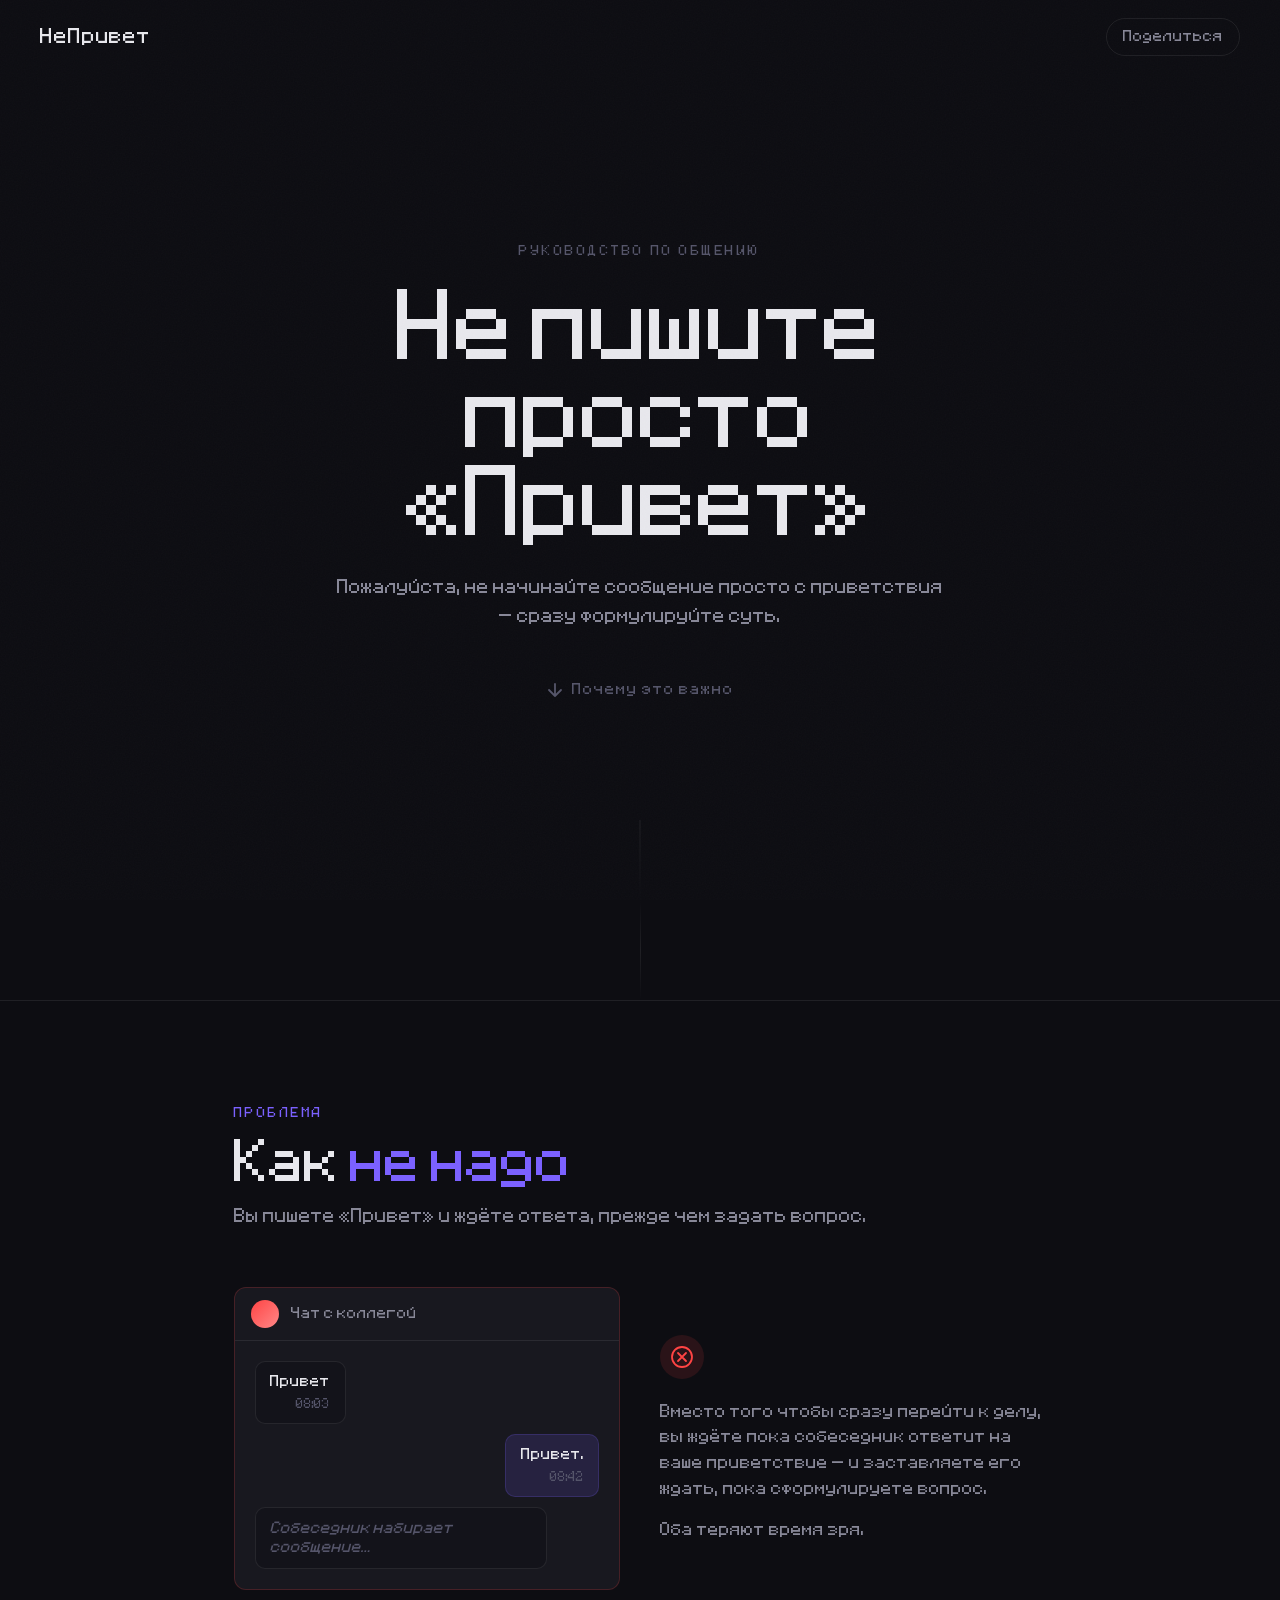
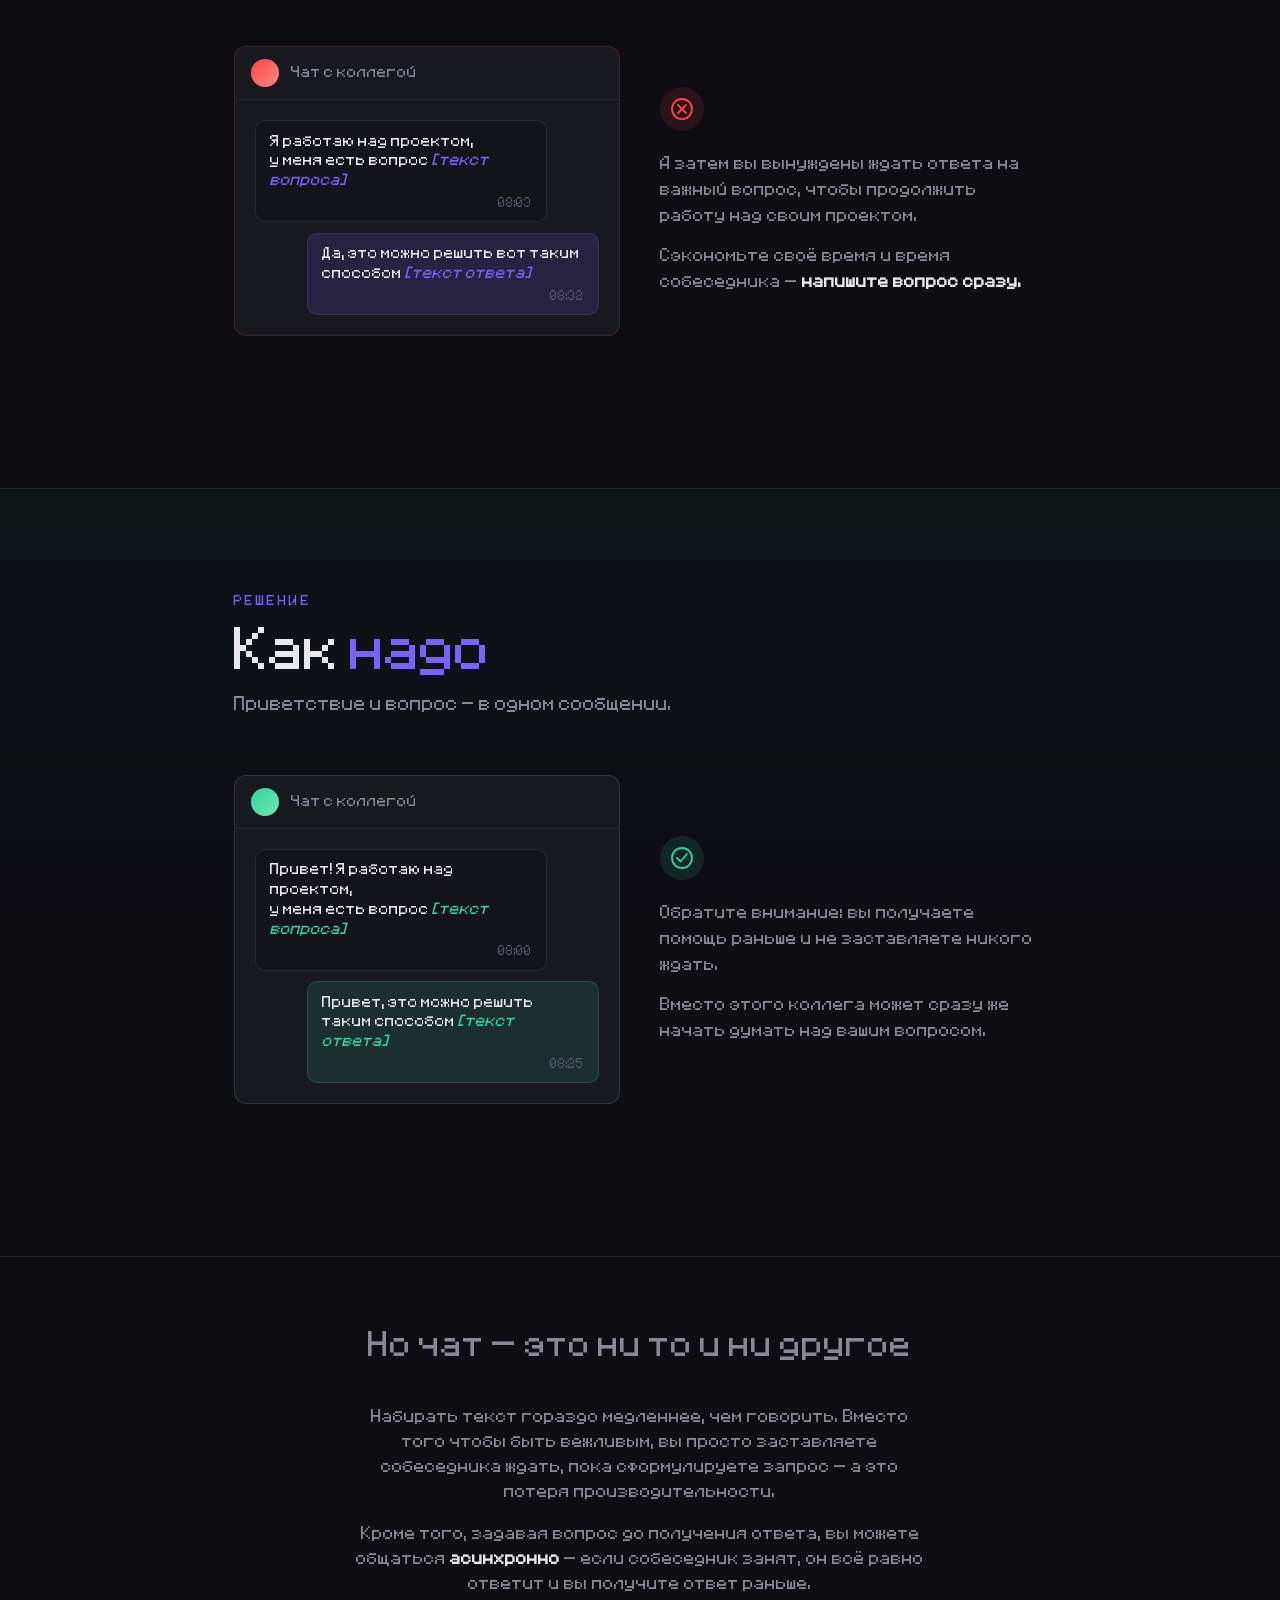
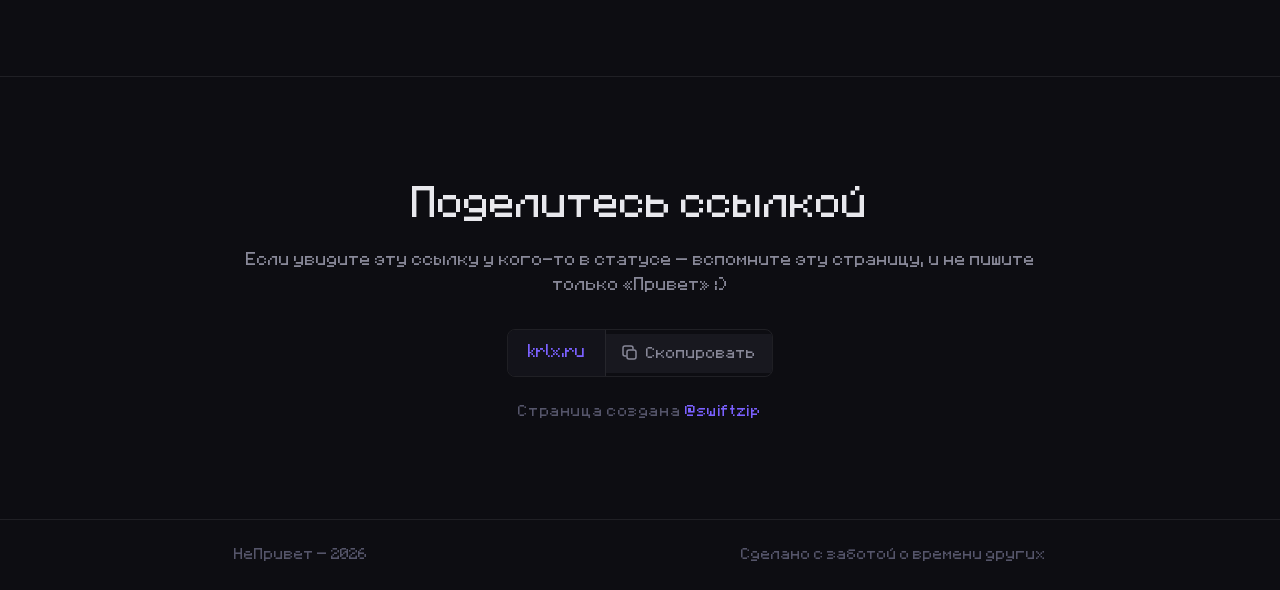
==== index.html @ a52d6504 "Add files via upload" ====
<!DOCTYPE html>
<html lang="ru">
<head>
  <meta charset="UTF-8" />
  <meta name="viewport" content="width=device-width, initial-scale=1.0" />
  <title>НеПривет — напиши сразу</title>
  <link rel="preconnect" href="https://fonts.googleapis.com" />
  <link rel="preconnect" href="https://fonts.gstatic.com" crossorigin />
  <link href="https://fonts.googleapis.com/css2?family=Inter:wght@300;400;500;600&display=swap" rel="stylesheet" />
  <script type="module" crossorigin src="./assets/index-DzJ5L80p.js"></script>
  <link rel="stylesheet" crossorigin href="./assets/index-YUckA_3y.css">
</head>
<body>
  <!-- Subtle noise overlay -->
  <div class="noise" aria-hidden="true"></div>

  <!-- ─── HEADER ─── -->
  <header class="site-header" id="site-header">
    <span class="site-logo">НеПривет</span>
    <a href="#share" class="btn-share">Поделиться</a>
  </header>

  <main>

    <!-- ─── HERO ─── -->
    <section class="hero">
      <div class="hero-inner">
        <p class="hero-eyebrow js-fade" data-delay="0">Руководство по общению</p>
        <h1 class="hero-title js-fade" data-delay="0.1">
          Не пишите<br/>просто «Привет»
        </h1>
        <p class="hero-desc js-fade" data-delay="0.2">
          Пожалуйста, не начинайте сообщение просто с приветствия<br/>
          — сразу формулируйте суть.
        </p>
        <a href="#why" class="hero-scroll js-fade" data-delay="0.35" aria-label="Прокрутить вниз">
          <svg width="18" height="18" viewBox="0 0 18 18" fill="none" aria-hidden="true">
            <path d="M9 3v12M3 9l6 6 6-6" stroke="currentColor" stroke-width="1.8" stroke-linecap="round" stroke-linejoin="round"/>
          </svg>
          Почему это важно
        </a>
      </div>
    </section>

    <!-- ─── DIVIDER LINE ─── -->
    <div class="timeline-line" aria-hidden="true"></div>

    <!-- ─── WHY SECTION ─── -->
    <section id="why" class="section why-section">
      <div class="container">
        <span class="section-tag js-reveal">Проблема</span>
        <h2 class="section-title js-reveal">Как <em>не надо</em></h2>
        <p class="section-sub js-reveal">Вы пишете «Привет» и ждёте ответа, прежде чем задать вопрос.</p>

        <div class="split js-reveal">
          <div class="chat-wrap">
            <div class="chat-window bad">
              <div class="chat-bar">
                <div class="chat-avatar bad-avatar"></div>
                <span>Чат с коллегой</span>
              </div>
              <div class="chat-body">
                <div class="msg msg-in">Привет<span class="msg-time">08:03</span></div>
                <div class="msg msg-out typing-delay">Привет.<span class="msg-time">08:42</span></div>
                <div class="msg msg-in">
                  <em>Собеседник набирает сообщение…</em>
                </div>
              </div>
            </div>
          </div>
          <div class="explanation bad-exp">
            <div class="icon-badge bad-badge">
              <svg width="22" height="22" viewBox="0 0 22 22" fill="none" aria-hidden="true">
                <circle cx="11" cy="11" r="10" stroke="currentColor" stroke-width="1.8"/>
                <path d="M7 7l8 8M15 7l-8 8" stroke="currentColor" stroke-width="1.8" stroke-linecap="round"/>
              </svg>
            </div>
            <p>Вместо того чтобы сразу перейти к делу, вы ждёте пока собеседник ответит на ваше приветствие — и заставляете его ждать, пока сформулируете вопрос.</p>
            <p>Оба теряют время зря.</p>
          </div>
        </div>

        <div class="split split-reverse js-reveal">
          <div class="explanation bad-exp">
            <div class="icon-badge bad-badge">
              <svg width="22" height="22" viewBox="0 0 22 22" fill="none" aria-hidden="true">
                <circle cx="11" cy="11" r="10" stroke="currentColor" stroke-width="1.8"/>
                <path d="M7 7l8 8M15 7l-8 8" stroke="currentColor" stroke-width="1.8" stroke-linecap="round"/>
              </svg>
            </div>
            <p>А затем вы вынуждены ждать ответа на важный вопрос, чтобы продолжить работу над своим проектом.</p>
            <p>Сэкономьте своё время и время собеседника — <strong>напишите вопрос сразу.</strong></p>
          </div>
          <div class="chat-wrap">
            <div class="chat-window bad">
              <div class="chat-bar">
                <div class="chat-avatar bad-avatar"></div>
                <span>Чат с коллегой</span>
              </div>
              <div class="chat-body">
                <div class="msg msg-in">Я работаю над проектом,<br/>у меня есть вопрос <span class="placeholder">[текст вопроса]</span><span class="msg-time">08:03</span></div>
                <div class="msg msg-out">Да, это можно решить вот таким способом <span class="placeholder">[текст ответа]</span><span class="msg-time">08:32</span></div>
              </div>
            </div>
          </div>
        </div>
      </div>
    </section>

    <!-- ─── HOW SECTION ─── -->
    <section id="how" class="section how-section">
      <div class="container">
        <span class="section-tag js-reveal">Решение</span>
        <h2 class="section-title js-reveal">Как <em>надо</em></h2>
        <p class="section-sub js-reveal">Приветствие и вопрос — в одном сообщении.</p>

        <div class="split js-reveal">
          <div class="chat-wrap">
            <div class="chat-window good">
              <div class="chat-bar">
                <div class="chat-avatar good-avatar"></div>
                <span>Чат с коллегой</span>
              </div>
              <div class="chat-body">
                <div class="msg msg-in">
                  Привет! Я работаю над проектом,<br/>у меня есть вопрос <span class="placeholder">[текст вопроса]</span>
                  <span class="msg-time">08:00</span>
                </div>
                <div class="msg msg-out">
                  Привет, это можно решить<br/>таким способом <span class="placeholder">[текст ответа]</span>
                  <span class="msg-time">08:25</span>
                </div>
              </div>
            </div>
          </div>
          <div class="explanation good-exp">
            <div class="icon-badge good-badge">
              <svg width="22" height="22" viewBox="0 0 22 22" fill="none" aria-hidden="true">
                <circle cx="11" cy="11" r="10" stroke="currentColor" stroke-width="1.8"/>
                <path d="M6 11l3.5 3.5L16 7" stroke="currentColor" stroke-width="1.8" stroke-linecap="round" stroke-linejoin="round"/>
              </svg>
            </div>
            <p>Обратите внимание: вы получаете помощь раньше и не заставляете никого ждать.</p>
            <p>Вместо этого коллега может сразу же начать думать над вашим вопросом.</p>
          </div>
        </div>
      </div>
    </section>

    <!-- ─── ASYNC NOTE ─── -->
    <section class="async-section section">
      <div class="container">
        <p class="async-note js-reveal">
          Но чат — это ни то и ни другое
        </p>
        <p class="async-desc js-reveal">
          Набирать текст гораздо медленнее, чем говорить. Вместо того чтобы быть вежливым,
          вы просто заставляете собеседника ждать, пока сформулируете запрос —
          а это потеря производительности.
        </p>
        <p class="async-desc js-reveal">
          Кроме того, задавая вопрос до получения ответа, вы можете общаться
          <strong>асинхронно</strong> — если собеседник занят, он всё равно ответит
          и вы получите ответ раньше.
        </p>
      </div>
    </section>

    <!-- ─── SHARE ─── -->
    <section id="share" class="share-section section">
      <div class="container">
        <h2 class="share-title js-reveal">Поделитесь ссылкой</h2>
        <p class="share-sub js-reveal">Если увидите эту ссылку у кого-то в статусе — вспомните эту страницу, и не пишите только «Привет» :)</p>
        <div class="copy-wrap js-reveal">
          <span class="copy-url" id="copy-url">krlx.ru</span>
          <button class="copy-btn" id="copy-btn" aria-label="Скопировать ссылку">
            <svg width="16" height="16" viewBox="0 0 16 16" fill="none" aria-hidden="true">
              <rect x="5" y="5" width="9" height="9" rx="2" stroke="currentColor" stroke-width="1.5"/>
              <path d="M4 11H3a2 2 0 01-2-2V3a2 2 0 012-2h6a2 2 0 012 2v1" stroke="currentColor" stroke-width="1.5" stroke-linecap="round"/>
            </svg>
            <span id="copy-label">Скопировать</span>
          </button>
        </div>
        <p class="share-author js-reveal">Страница создана <a href="https://t.me/swiftzip" target="_blank" rel="noopener" class="author-link">@swiftzip</a></p>
      </div>
    </section>

  </main>

  <!-- ─── FOOTER ─── -->
  <footer class="site-footer">
    <div class="container footer-inner">
      <span>НеПривет — 2026</span>
      <span>Сделано с заботой о времени других</span>
    </div>
  </footer>

</body>
</html>
---- assets/index-YUckA_3y.css ----
@font-face{font-family:Minecraft;src:url(./minecraft-D6Bitiws.ttf) format("truetype");font-weight:400;font-style:normal;font-display:swap}:root{--bg: #0d0d12;--surface: #13131a;--card: #18181f;--border: rgba(255, 255, 255, .08);--accent: #7B61FF;--accent-dim: rgba(123, 97, 255, .15);--bad: #ff4444;--bad-dim: rgba(255, 68, 68, .12);--good: #34d399;--good-dim: rgba(52, 211, 153, .12);--text: #e8e8ed;--text-2: #888898;--text-3: #55556a;--font: "Minecraft", "Inter", system-ui, sans-serif;--r: 12px;--ease: cubic-bezier(.4, 0, .2, 1)}*,*:before,*:after{margin:0;padding:0;box-sizing:border-box}html{scroll-behavior:smooth}body{font-family:var(--font);background:var(--bg);color:var(--text);line-height:1.75;-webkit-font-smoothing:antialiased}em{font-style:italic}strong{color:var(--text);font-weight:600}.noise{position:fixed;top:0;right:0;bottom:0;left:0;background-image:url("data:image/svg+xml,%3Csvg xmlns='http://www.w3.org/2000/svg' width='300' height='300'%3E%3Cfilter id='n'%3E%3CfeTurbulence type='fractalNoise' baseFrequency='0.75' numOctaves='4' stitchTiles='stitch'/%3E%3C/filter%3E%3Crect width='300' height='300' filter='url(%23n)' opacity='1'/%3E%3C/svg%3E");opacity:.025;pointer-events:none;z-index:999}::-webkit-scrollbar{width:4px}::-webkit-scrollbar-track{background:transparent}::-webkit-scrollbar-thumb{background:var(--border);border-radius:99px}.site-header{position:fixed;top:0;left:0;right:0;z-index:50;display:flex;align-items:center;justify-content:space-between;padding:1.1rem 2.5rem;transition:background .4s var(--ease),border-color .4s var(--ease);border-bottom:1px solid transparent}.site-header.scrolled{background:#0d0d12e0;backdrop-filter:blur(18px);-webkit-backdrop-filter:blur(18px);border-color:var(--border)}.site-logo{font-family:var(--font);font-size:1.1rem;letter-spacing:.05em;color:var(--text)}.btn-share{font-size:.8rem;padding:.45rem 1rem;border-radius:99px;border:1px solid var(--border);color:var(--text-2);text-decoration:none;transition:background .25s,color .25s,border-color .25s}.btn-share:hover{background:var(--accent-dim);color:var(--text);border-color:var(--accent)}.container{max-width:860px;margin:0 auto;padding:0 1.5rem}.hero{min-height:100svh;display:flex;align-items:center;justify-content:center;text-align:center;padding:8rem 2rem 5rem;position:relative}.hero:after{content:"";position:absolute;bottom:0;left:50%;transform:translate(-50%);width:1px;height:80px;background:linear-gradient(to bottom,var(--border),transparent)}.hero-inner{max-width:620px}.hero-eyebrow{font-size:.72rem;letter-spacing:.22em;text-transform:uppercase;color:var(--text-3);margin-bottom:1.5rem;display:block}.hero-title{font-family:var(--font);font-size:clamp(2.4rem,8vw,5rem);font-weight:400;line-height:1.1;letter-spacing:-.02em;color:var(--text);margin-bottom:1.5rem}.hero-desc{font-size:1rem;color:var(--text-2);margin-bottom:3rem;line-height:1.8}.hero-scroll{display:inline-flex;align-items:center;gap:.5rem;font-size:.8rem;color:var(--text-3);text-decoration:none;letter-spacing:.08em;transition:color .25s;animation:floatDown 2s ease-in-out infinite}.hero-scroll:hover{color:var(--text-2)}@keyframes floatDown{0%,to{transform:translateY(0)}50%{transform:translateY(5px)}}.timeline-line{width:1px;height:100px;background:linear-gradient(to bottom,transparent,var(--border),transparent);margin:0 auto}.section{padding:6rem 0}.section-tag{display:inline-block;font-size:.7rem;letter-spacing:.22em;text-transform:uppercase;color:var(--accent);margin-bottom:.75rem;opacity:0;transform:translateY(10px);transition:opacity .5s var(--ease),transform .5s var(--ease)}.section-tag.in-view{opacity:1;transform:translateY(0)}.section-title{font-family:var(--font);font-size:clamp(1.8rem,5vw,3rem);font-weight:400;letter-spacing:-.02em;color:var(--text);margin-bottom:.75rem;line-height:1.2}.section-title em{color:var(--accent);font-style:normal}.section-sub{font-size:.95rem;color:var(--text-2);margin-bottom:3.5rem}.split{display:grid;grid-template-columns:1fr 1fr;gap:2.5rem;align-items:center;margin-bottom:3.5rem}.split-reverse{direction:rtl}.split-reverse>*{direction:ltr}.chat-wrap{position:relative}.chat-window{border-radius:var(--r);overflow:hidden;border:1px solid var(--border);background:var(--card)}.chat-window.bad{border-color:#f443}.chat-window.good{border-color:#34d39933}.chat-bar{display:flex;align-items:center;gap:.75rem;padding:.75rem 1rem;border-bottom:1px solid var(--border);font-size:.8rem;color:var(--text-2)}.chat-avatar{width:28px;height:28px;border-radius:50%}.bad-avatar{background:linear-gradient(135deg,#f44,#f88)}.good-avatar{background:linear-gradient(135deg,#34d399,#6ee7b7)}.chat-body{padding:1.25rem;display:flex;flex-direction:column;gap:.65rem}.msg{position:relative;max-width:85%;padding:.65rem .9rem;border-radius:10px;font-size:.82rem;line-height:1.5;color:var(--text)}.msg-in{align-self:flex-start;background:var(--surface);border:1px solid var(--border)}.msg-out{align-self:flex-end;background:var(--accent-dim);border:1px solid rgba(123,97,255,.2)}.chat-window.good .msg-out{background:var(--good-dim);border-color:#34d39933}.msg-time{display:block;font-size:.68rem;color:var(--text-3);margin-top:.25rem;text-align:right}.msg em{color:var(--text-3);font-style:italic}.placeholder{color:var(--accent);font-style:italic}.chat-window.good .placeholder{color:var(--good)}.typing-delay{opacity:0;animation:fadeMsg .4s ease 1.8s both}@keyframes fadeMsg{to{opacity:1}}.explanation{font-size:.9rem;color:var(--text-2);line-height:1.8}.explanation p+p{margin-top:.9rem}.icon-badge{display:inline-flex;align-items:center;justify-content:center;width:44px;height:44px;border-radius:50%;margin-bottom:1.25rem}.bad-badge{background:var(--bad-dim);color:var(--bad)}.good-badge{background:var(--good-dim);color:var(--good)}.why-section{border-top:1px solid var(--border)}.how-section{border-top:1px solid var(--border);background:linear-gradient(to bottom,rgba(52,211,153,.03),transparent 60%)}.async-section{border-top:1px solid var(--border);padding:4rem 0}.async-note{font-family:var(--font);font-size:clamp(1.2rem,3vw,1.8rem);font-weight:400;text-align:center;color:var(--text-2);margin-bottom:2rem}.async-desc{font-size:.9rem;color:var(--text-2);text-align:center;max-width:580px;margin:0 auto 1rem}.share-section{border-top:1px solid var(--border);text-align:center}.share-title{font-family:var(--font);font-size:clamp(1.5rem,4vw,2.2rem);font-weight:400;margin-bottom:.75rem}.share-sub{font-size:.9rem;color:var(--text-2);margin-bottom:2rem}.copy-wrap{display:inline-flex;align-items:center;gap:0;border:1px solid var(--border);border-radius:8px;overflow:hidden;margin-bottom:1.5rem}.copy-url{font-size:.85rem;padding:.7rem 1.25rem;color:var(--accent);letter-spacing:.02em;border-right:1px solid var(--border);background:var(--surface)}.copy-btn{display:flex;align-items:center;gap:.5rem;padding:.7rem 1rem;background:var(--card);border:none;color:var(--text-2);cursor:pointer;font-family:var(--font);font-size:.8rem;transition:background .2s,color .2s}.copy-btn:hover{background:var(--accent-dim);color:var(--text)}.copy-btn.copied{color:var(--good)}.share-author{font-size:.78rem;color:var(--text-3);letter-spacing:.05em}.author-link{color:var(--accent);text-decoration:none;transition:opacity .2s}.author-link:hover{opacity:.75}.site-footer{border-top:1px solid var(--border);padding:1.5rem 0}.footer-inner{display:flex;justify-content:space-between;font-size:.78rem;color:var(--text-3)}.js-reveal,.js-fade{opacity:0;transform:translateY(18px);transition:opacity .65s var(--ease),transform .65s var(--ease)}.js-reveal[data-delay="0.1"]{transition-delay:.1s}.js-reveal[data-delay="0.2"]{transition-delay:.2s}.js-reveal[data-delay="0.3"]{transition-delay:.3s}.js-fade.in-view,.js-reveal.in-view{opacity:1;transform:translateY(0)}@media (max-width: 700px){.container{padding:0 1.25rem}.site-header{padding:.9rem 1.25rem}.site-logo{font-size:1rem}.hero{padding:7rem 1.25rem 4rem}.hero-title{letter-spacing:-.01em}.hero-desc{font-size:.9rem}.hero-scroll{font-size:.75rem}.section{padding:4rem 0}.section-title{letter-spacing:-.01em}.section-sub{font-size:.88rem;margin-bottom:2.5rem}.split,.split-reverse{grid-template-columns:1fr;direction:ltr;gap:1.5rem;margin-bottom:2.5rem}.split-reverse .explanation{order:2}.split-reverse .chat-wrap{order:1}.chat-body{padding:1rem}.msg{font-size:.8rem;padding:.55rem .8rem;max-width:92%}.async-section{padding:3rem 0}.async-note{font-size:clamp(1rem,4vw,1.4rem)}.async-desc{font-size:.85rem}.share-title{font-size:clamp(1.3rem,5vw,1.8rem)}.share-sub{font-size:.85rem}.copy-wrap{flex-direction:column;width:100%;max-width:340px}.copy-url{border-right:none;border-bottom:1px solid var(--border);width:100%;text-align:center}.copy-btn{justify-content:center;width:100%;min-height:44px}.footer-inner{flex-direction:column;gap:.4rem;text-align:center}}@media (max-width: 480px){.site-header{padding:.85rem 1rem}.btn-share{padding:.4rem .8rem;font-size:.75rem}.hero{padding:6.5rem 1rem 3.5rem}.hero-eyebrow{letter-spacing:.15em}.section{padding:3.5rem 0}.section-tag{letter-spacing:.15em}.section-title{margin-bottom:.5rem}.section-sub{margin-bottom:2rem}.split,.split-reverse{gap:1.25rem;margin-bottom:2rem}.explanation{font-size:.85rem}.icon-badge{width:38px;height:38px}.chat-bar{padding:.6rem .85rem;font-size:.75rem}.chat-avatar{width:24px;height:24px}.chat-body{gap:.5rem}.msg{font-size:.78rem;border-radius:8px}.msg-time{font-size:.65rem}.async-section{padding:2.5rem 0}.share-section{padding:3.5rem 0}.copy-wrap{max-width:100%}.copy-url{font-size:.78rem;padding:.65rem 1rem}}@media (prefers-reduced-motion: reduce){.js-reveal,.js-fade{transition:opacity .3s ease;transform:none!important}.hero-scroll{animation:none}.typing-delay{animation:none;opacity:1}}
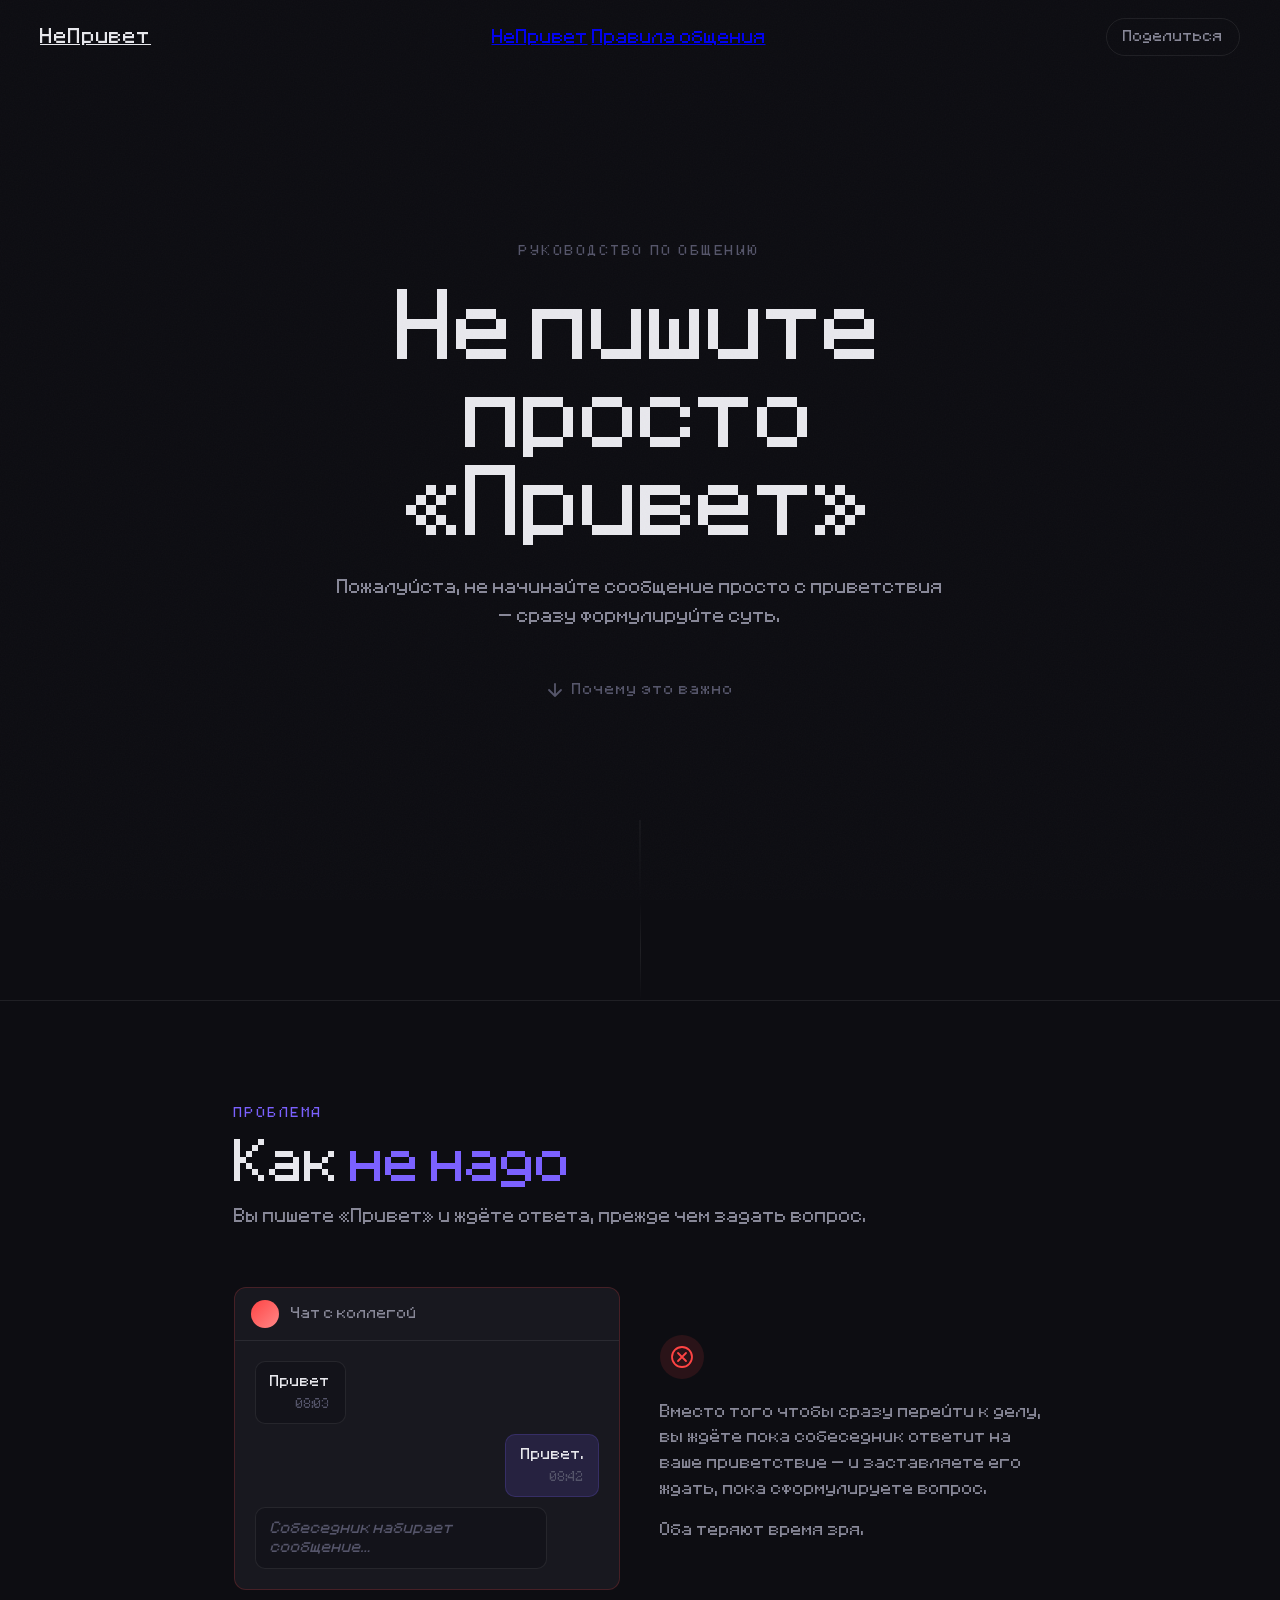
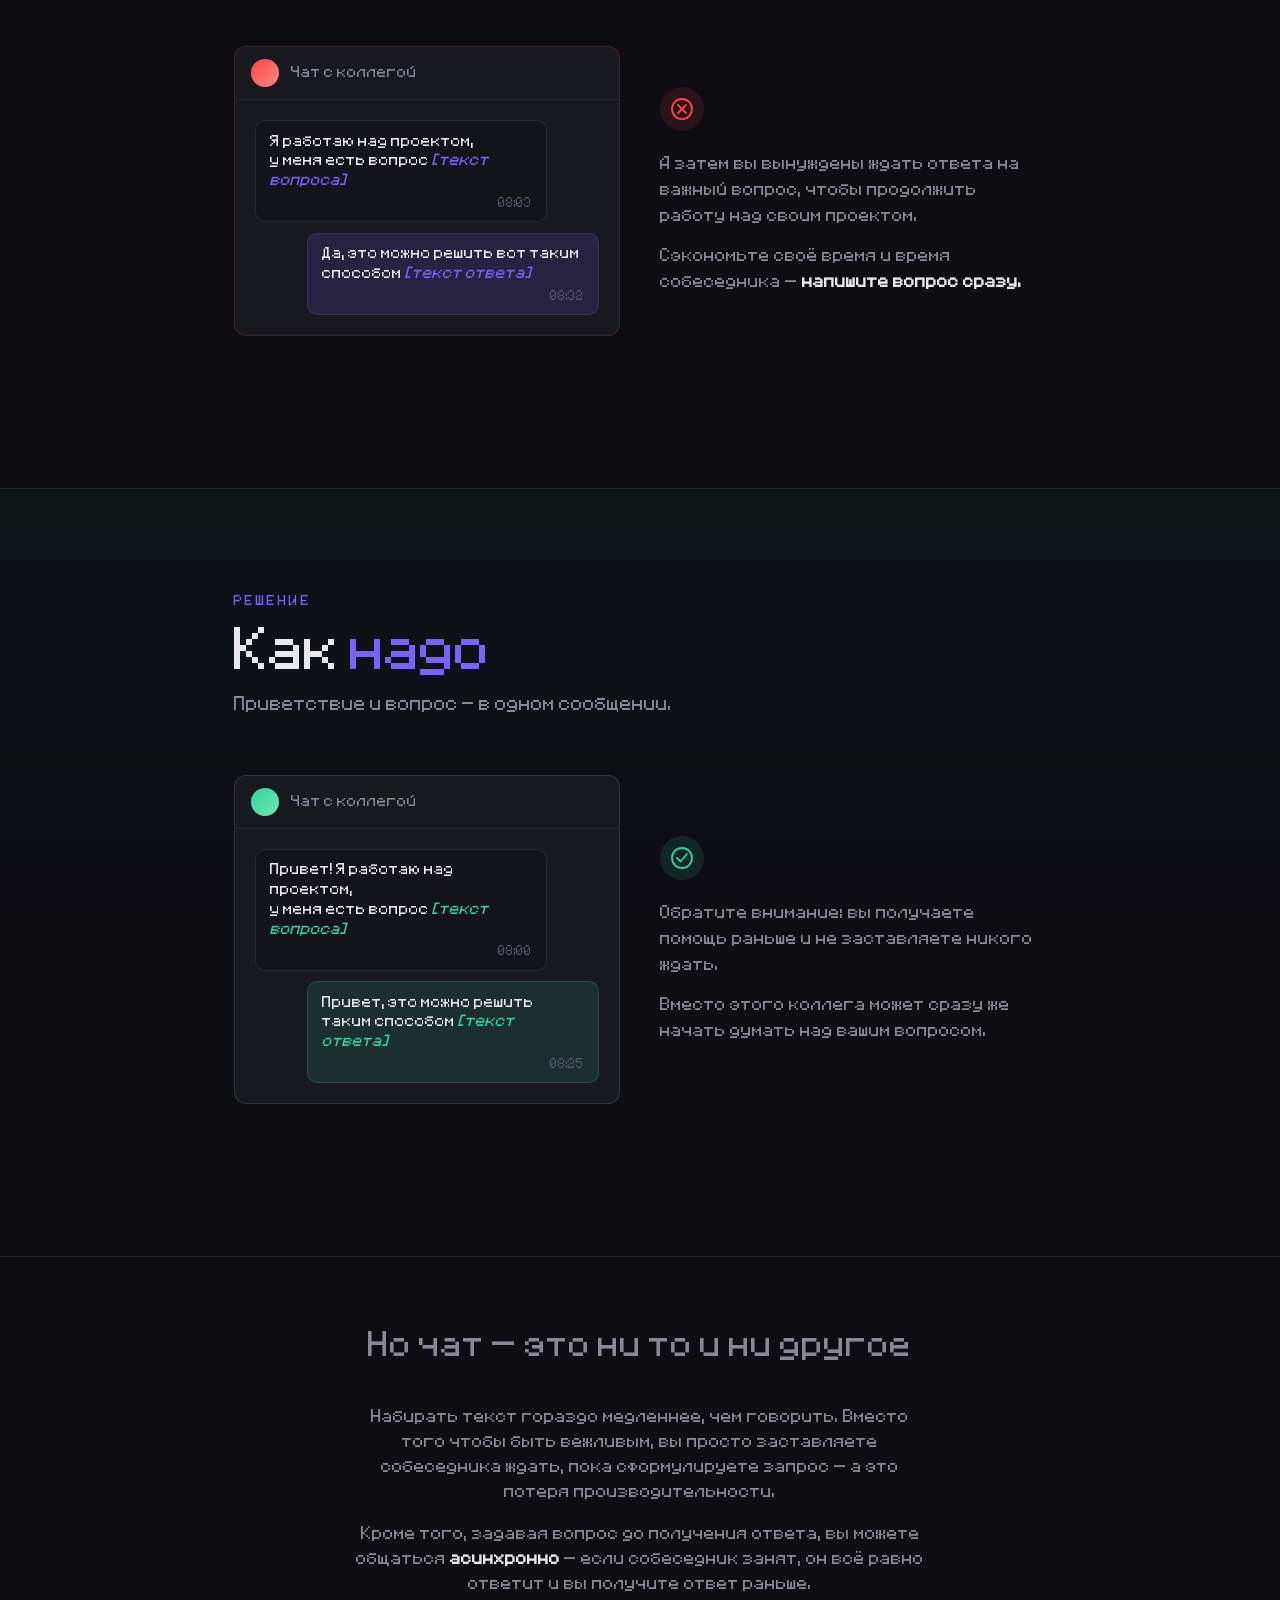
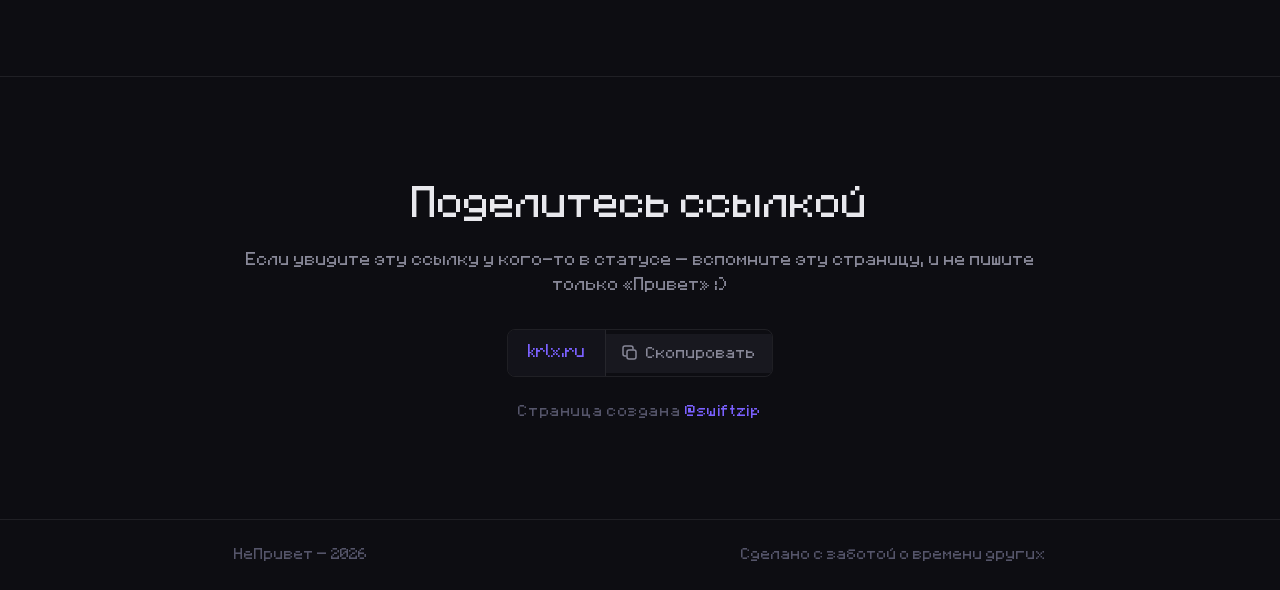
==== commit bcc59f3a: "Добавлена страница с правилами" ====
--- a/index.html
+++ b/index.html
@@ -7,8 +7,9 @@
   <link rel="preconnect" href="https://fonts.googleapis.com" />
   <link rel="preconnect" href="https://fonts.gstatic.com" crossorigin />
   <link href="https://fonts.googleapis.com/css2?family=Inter:wght@300;400;500;600&display=swap" rel="stylesheet" />
-  <script type="module" crossorigin src="./assets/index-DzJ5L80p.js"></script>
-  <link rel="stylesheet" crossorigin href="./assets/index-YUckA_3y.css">
+  <script type="module" crossorigin src="./assets/main-Ds0-9Dtl.js"></script>
+  <link rel="modulepreload" crossorigin href="./assets/animate.es-DIlXcG09.js">
+  <link rel="stylesheet" crossorigin href="./assets/animate-YUckA_3y.css">
 </head>
 <body>
   <!-- Subtle noise overlay -->
@@ -16,7 +17,11 @@
 
   <!-- ─── HEADER ─── -->
   <header class="site-header" id="site-header">
-    <span class="site-logo">НеПривет</span>
+    <a href="/" class="site-logo">НеПривет</a>
+    <nav class="site-nav">
+      <a href="index.html" class="nav-item active">НеПривет</a>
+      <a href="rules.html" class="nav-item">Правила общения</a>
+    </nav>
     <a href="#share" class="btn-share">Поделиться</a>
   </header>
 
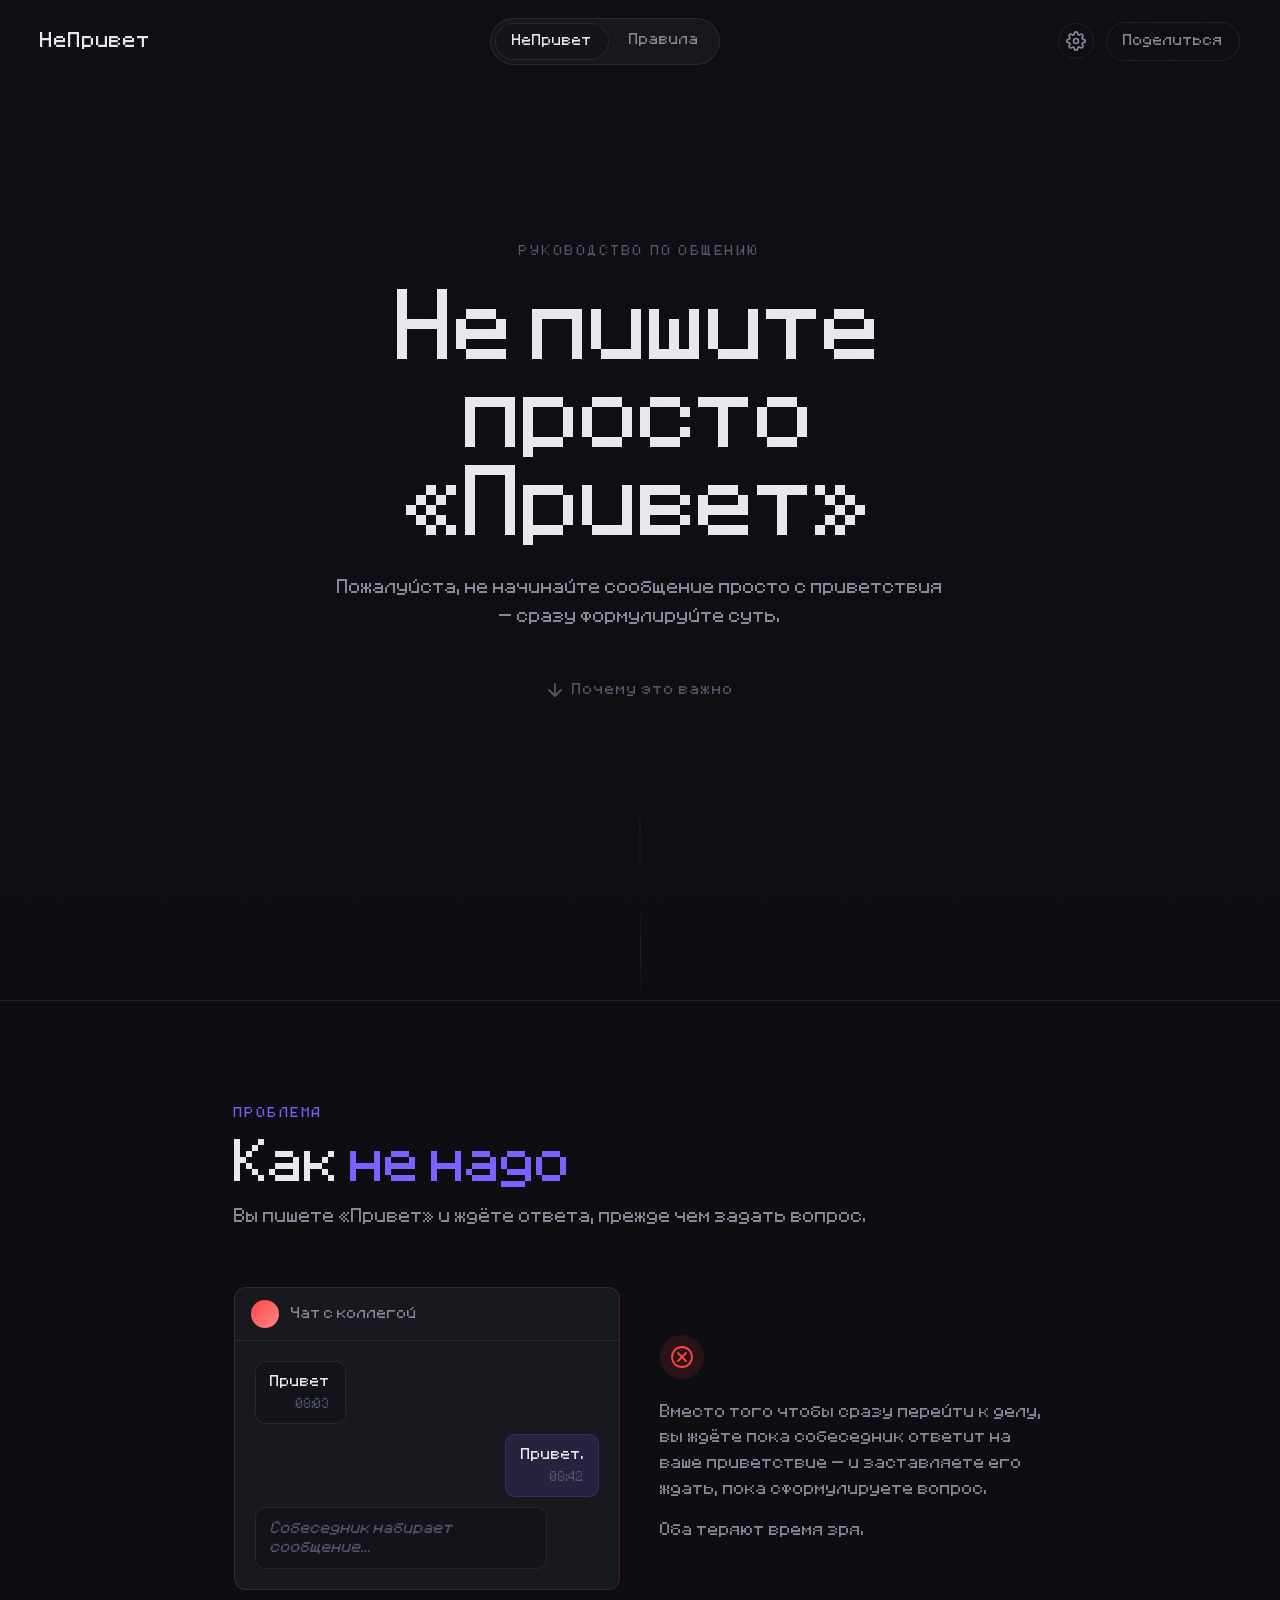
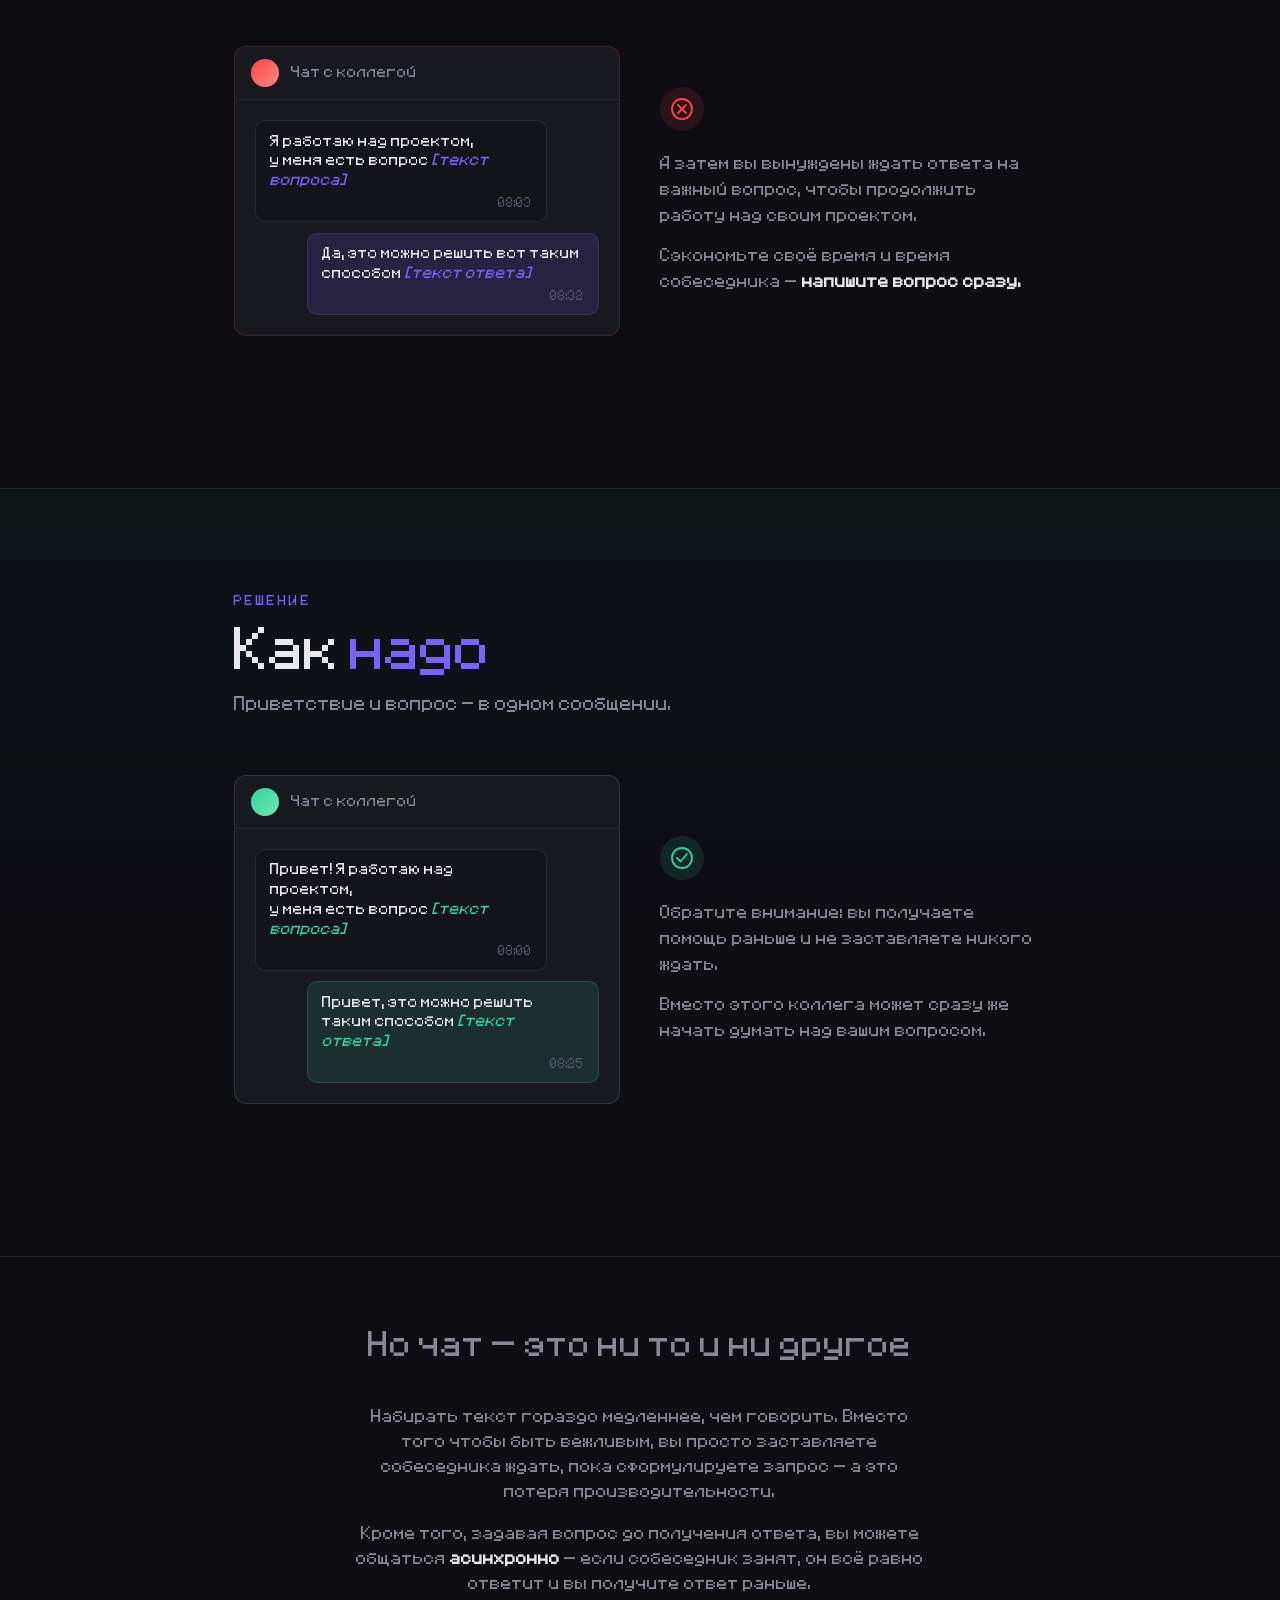
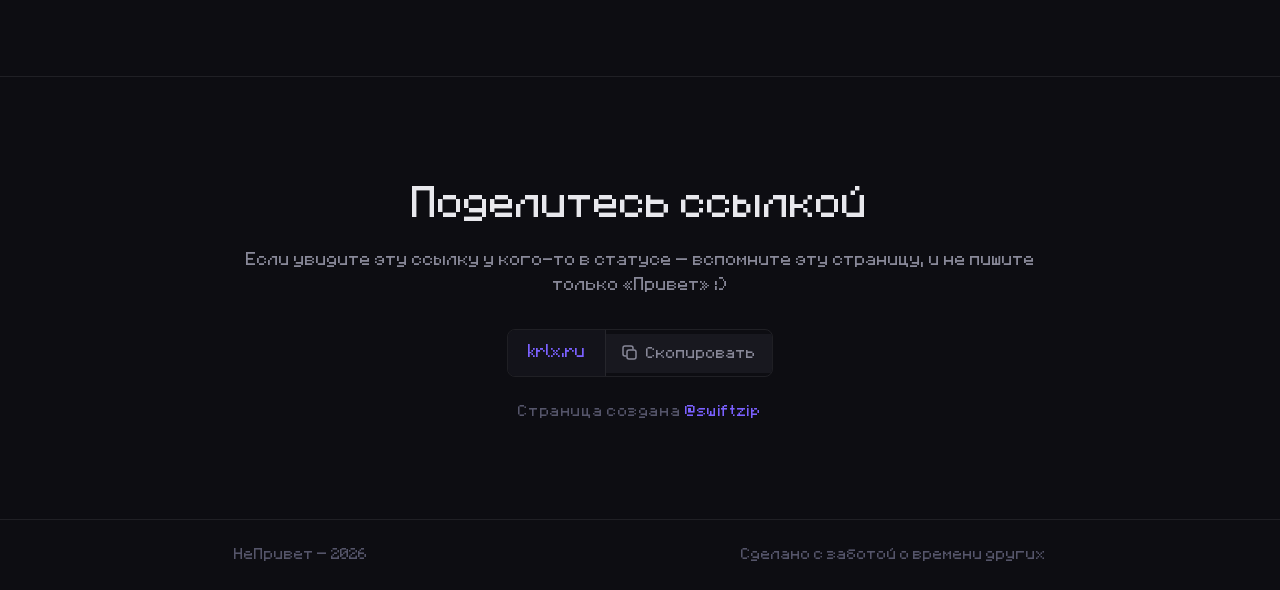
==== commit 6cea3763: "Исправлены баги, добавлены функции" ====
--- a/index.html
+++ b/index.html
@@ -7,9 +7,9 @@
   <link rel="preconnect" href="https://fonts.googleapis.com" />
   <link rel="preconnect" href="https://fonts.gstatic.com" crossorigin />
   <link href="https://fonts.googleapis.com/css2?family=Inter:wght@300;400;500;600&display=swap" rel="stylesheet" />
-  <script type="module" crossorigin src="./assets/main-Ds0-9Dtl.js"></script>
-  <link rel="modulepreload" crossorigin href="./assets/animate.es-DIlXcG09.js">
-  <link rel="stylesheet" crossorigin href="./assets/animate-YUckA_3y.css">
+  <script type="module" crossorigin src="./assets/main-DHGKwjoV.js"></script>
+  <link rel="modulepreload" crossorigin href="./assets/settings-BtoDTqAK.js">
+  <link rel="stylesheet" crossorigin href="./assets/settings-HqXhuJyG.css">
 </head>
 <body>
   <!-- Subtle noise overlay -->
@@ -20,9 +20,14 @@
     <a href="/" class="site-logo">НеПривет</a>
     <nav class="site-nav">
       <a href="index.html" class="nav-item active">НеПривет</a>
-      <a href="rules.html" class="nav-item">Правила общения</a>
+      <a href="rules.html" class="nav-item">Правила</a>
     </nav>
-    <a href="#share" class="btn-share">Поделиться</a>
+    <div class="header-actions">
+      <button id="settings-btn" class="btn-icon" aria-label="Настройки">
+        <svg width="20" height="20" viewBox="0 0 24 24" fill="none" stroke="currentColor" stroke-width="2"><path d="M12 15a3 3 0 100-6 3 3 0 000 6z"/><path d="M19.4 15a1.65 1.65 0 00.33 1.82l.06.06a2 2 0 010 2.83 2 2 0 01-2.83 0l-.06-.06a1.65 1.65 0 00-1.82-.33 1.65 1.65 0 00-1 1.51V21a2 2 0 01-2 2 2 2 0 01-2-2v-.09A1.65 1.65 0 009 19.4a1.65 1.65 0 00-1.82.33l-.06.06a2 2 0 01-2.83 0 2 2 0 010-2.83l.06-.06a1.65 1.65 0 00.33-1.82 1.65 1.65 0 00-1.51-1H3a2 2 0 01-2-2 2 2 0 012-2h.09A1.65 1.65 0 004.6 9a1.65 1.65 0 00-.33-1.82l-.06-.06a2 2 0 010-2.83 2 2 0 012.83 0l.06.06a1.65 1.65 0 001.82.33H9a1.65 1.65 0 001-1.51V3a2 2 0 012-2 2 2 0 012 2v.09a1.65 1.65 0 001 1.51 1.65 1.65 0 001.82-.33l.06-.06a2 2 0 012.83 0 2 2 0 010 2.83l-.06.06a1.65 1.65 0 00-.33 1.82V9a1.65 1.65 0 001.51 1H21a2 2 0 012 2 2 2 0 01-2 2h-.09a1.65 1.65 0 00-1.51 1z"/></svg>
+      </button>
+      <a href="#share" class="btn-share">Поделиться</a>
+    </div>
   </header>
 
   <main>
--- a/assets/settings-HqXhuJyG.css
+++ b/assets/settings-HqXhuJyG.css
@@ -0,0 +1 @@
+@font-face{font-family:Minecraft;src:url(./minecraft-D6Bitiws.ttf) format("truetype");font-weight:400;font-style:normal;font-display:swap}:root{--bg: #0d0d12;--surface: #13131a;--card: #18181f;--border: rgba(255, 255, 255, .08);--accent: #7B61FF;--accent-dim: rgba(123, 97, 255, .15);--bad: #ff4444;--bad-dim: rgba(255, 68, 68, .12);--good: #34d399;--good-dim: rgba(52, 211, 153, .12);--text: #e8e8ed;--text-2: #888898;--text-3: #55556a;--font: "Minecraft", "Inter", system-ui, sans-serif;--r: 12px;--ease: cubic-bezier(.4, 0, .2, 1)}*,*:before,*:after{margin:0;padding:0;box-sizing:border-box}html{scroll-behavior:smooth}body{font-family:var(--font);background:var(--bg);color:var(--text);line-height:1.75;-webkit-font-smoothing:antialiased}em{font-style:italic}strong{color:var(--text);font-weight:600}@view-transition{navigation: auto;}::view-transition-old(root),::view-transition-new(root){animation-duration:.4s}::view-transition-old(root){animation-name:fade-out}::view-transition-new(root){animation-name:fade-in}@keyframes fade-in{0%{opacity:0;transform:translateY(10px)}to{opacity:1;transform:translateY(0)}}@keyframes fade-out{0%{opacity:1;transform:translateY(0)}to{opacity:0;transform:translateY(-10px)}}.noise{position:fixed;top:0;right:0;bottom:0;left:0;background-image:url("data:image/svg+xml,%3Csvg xmlns='http://www.w3.org/2000/svg' width='300' height='300'%3E%3Cfilter id='n'%3E%3CfeTurbulence type='fractalNoise' baseFrequency='0.75' numOctaves='4' stitchTiles='stitch'/%3E%3C/filter%3E%3Crect width='300' height='300' filter='url(%23n)' opacity='1'/%3E%3C/svg%3E");opacity:.025;pointer-events:none;z-index:999}::-webkit-scrollbar{width:4px}::-webkit-scrollbar-track{background:transparent}::-webkit-scrollbar-thumb{background:var(--border);border-radius:99px}.site-header{position:fixed;top:0;left:0;right:0;z-index:50;display:flex;align-items:center;justify-content:space-between;padding:1.1rem 2.5rem;transition:background .4s var(--ease),border-color .4s var(--ease);border-bottom:1px solid transparent}.site-header.scrolled{background:#0d0d12e0;backdrop-filter:blur(18px);-webkit-backdrop-filter:blur(18px);border-color:var(--border)}.site-logo{font-family:var(--font);font-size:1.1rem;letter-spacing:.05em;color:var(--text);text-decoration:none}.site-nav{display:flex;gap:.25rem;background:#ffffff0a;border:1px solid var(--border);border-radius:99px;padding:4px}.nav-item{font-size:.8rem;padding:.4rem 1rem;border-radius:99px;color:var(--text-2);text-decoration:none;transition:background .2s,color .2s;white-space:nowrap}.nav-item:hover{color:var(--text)}.nav-item.active{background:var(--surface);color:var(--text);border:1px solid var(--border)}.header-actions{display:flex;align-items:center;gap:.75rem}.btn-icon{display:flex;align-items:center;justify-content:center;width:36px;height:36px;border-radius:50%;border:1px solid var(--border);background:transparent;color:var(--text-2);cursor:pointer;transition:background .2s,color .2s,border-color .2s,transform .2s}.btn-icon:hover{background:var(--surface);color:var(--text);transform:rotate(15deg)}.btn-share{font-size:.8rem;padding:.45rem 1rem;border-radius:99px;border:1px solid var(--border);color:var(--text-2);text-decoration:none;transition:background .25s,color .25s,border-color .25s}.btn-share:hover{background:var(--accent-dim);color:var(--text);border-color:var(--accent)}.container{max-width:860px;margin:0 auto;padding:0 1.5rem}.hero{min-height:100svh;display:flex;align-items:center;justify-content:center;text-align:center;padding:8rem 2rem 5rem;position:relative}.hero:after{content:"";position:absolute;bottom:0;left:50%;transform:translate(-50%);width:1px;height:80px;background:linear-gradient(to bottom,var(--border),transparent)}.hero-inner{max-width:620px}.hero-eyebrow{font-size:.72rem;letter-spacing:.22em;text-transform:uppercase;color:var(--text-3);margin-bottom:1.5rem;display:block}.hero-title{font-family:var(--font);font-size:clamp(2.4rem,8vw,5rem);font-weight:400;line-height:1.1;letter-spacing:-.02em;color:var(--text);margin-bottom:1.5rem}.hero-desc{font-size:1rem;color:var(--text-2);margin-bottom:3rem;line-height:1.8}.hero-scroll{display:inline-flex;align-items:center;gap:.5rem;font-size:.8rem;color:var(--text-3);text-decoration:none;letter-spacing:.08em;transition:color .25s;animation:floatDown 2s ease-in-out infinite}.hero-scroll:hover{color:var(--text-2)}@keyframes floatDown{0%,to{transform:translateY(0)}50%{transform:translateY(5px)}}.timeline-line{width:1px;height:100px;background:linear-gradient(to bottom,transparent,var(--border),transparent);margin:0 auto}.section{padding:6rem 0}.section-tag{display:inline-block;font-size:.7rem;letter-spacing:.22em;text-transform:uppercase;color:var(--accent);margin-bottom:.75rem;opacity:0;transform:translateY(10px);transition:opacity .5s var(--ease),transform .5s var(--ease)}.section-tag.in-view{opacity:1;transform:translateY(0)}.section-title{font-family:var(--font);font-size:clamp(1.8rem,5vw,3rem);font-weight:400;letter-spacing:-.02em;color:var(--text);margin-bottom:.75rem;line-height:1.2}.section-title em{color:var(--accent);font-style:normal}.section-sub{font-size:.95rem;color:var(--text-2);margin-bottom:3.5rem}.split{display:grid;grid-template-columns:1fr 1fr;gap:2.5rem;align-items:center;margin-bottom:3.5rem}.split-reverse{direction:rtl}.split-reverse>*{direction:ltr}.chat-wrap{position:relative}.chat-window{border-radius:var(--r);overflow:hidden;border:1px solid var(--border);background:var(--card)}.chat-window.bad{border-color:#f443}.chat-window.good{border-color:#34d39933}.chat-bar{display:flex;align-items:center;gap:.75rem;padding:.75rem 1rem;border-bottom:1px solid var(--border);font-size:.8rem;color:var(--text-2)}.chat-avatar{width:28px;height:28px;border-radius:50%}.bad-avatar{background:linear-gradient(135deg,#f44,#f88)}.good-avatar{background:linear-gradient(135deg,#34d399,#6ee7b7)}.chat-body{padding:1.25rem;display:flex;flex-direction:column;gap:.65rem}.msg{position:relative;max-width:85%;padding:.65rem .9rem;border-radius:10px;font-size:.82rem;line-height:1.5;color:var(--text)}.msg-in{align-self:flex-start;background:var(--surface);border:1px solid var(--border)}.msg-out{align-self:flex-end;background:var(--accent-dim);border:1px solid rgba(123,97,255,.2)}.chat-window.good .msg-out{background:var(--good-dim);border-color:#34d39933}.msg-time{display:block;font-size:.68rem;color:var(--text-3);margin-top:.25rem;text-align:right}.msg em{color:var(--text-3);font-style:italic}.placeholder{color:var(--accent);font-style:italic}.chat-window.good .placeholder{color:var(--good)}.typing-delay{opacity:0;animation:fadeMsg .4s ease 1.8s both}@keyframes fadeMsg{to{opacity:1}}.explanation{font-size:.9rem;color:var(--text-2);line-height:1.8}.explanation p+p{margin-top:.9rem}.icon-badge{display:inline-flex;align-items:center;justify-content:center;width:44px;height:44px;border-radius:50%;margin-bottom:1.25rem}.bad-badge{background:var(--bad-dim);color:var(--bad)}.good-badge{background:var(--good-dim);color:var(--good)}.why-section{border-top:1px solid var(--border)}.how-section{border-top:1px solid var(--border);background:linear-gradient(to bottom,rgba(52,211,153,.03),transparent 60%)}.async-section{border-top:1px solid var(--border);padding:4rem 0}.async-note{font-family:var(--font);font-size:clamp(1.2rem,3vw,1.8rem);font-weight:400;text-align:center;color:var(--text-2);margin-bottom:2rem}.async-desc{font-size:.9rem;color:var(--text-2);text-align:center;max-width:580px;margin:0 auto 1rem}.share-section{border-top:1px solid var(--border);text-align:center}.share-title{font-family:var(--font);font-size:clamp(1.5rem,4vw,2.2rem);font-weight:400;margin-bottom:.75rem}.share-sub{font-size:.9rem;color:var(--text-2);margin-bottom:2rem}.copy-wrap{display:inline-flex;align-items:center;gap:0;border:1px solid var(--border);border-radius:8px;overflow:hidden;margin-bottom:1.5rem}.copy-url{font-size:.85rem;padding:.7rem 1.25rem;color:var(--accent);letter-spacing:.02em;border-right:1px solid var(--border);background:var(--surface)}.copy-btn{display:flex;align-items:center;gap:.5rem;padding:.7rem 1rem;background:var(--card);border:none;color:var(--text-2);cursor:pointer;font-family:var(--font);font-size:.8rem;transition:background .2s,color .2s}.copy-btn:hover{background:var(--accent-dim);color:var(--text)}.copy-btn.copied{color:var(--good)}.share-author{font-size:.78rem;color:var(--text-3);letter-spacing:.05em}.author-link{color:var(--accent);text-decoration:none;transition:opacity .2s}.author-link:hover{opacity:.75}.site-footer{border-top:1px solid var(--border);padding:1.5rem 0}.footer-inner{display:flex;justify-content:space-between;font-size:.78rem;color:var(--text-3)}.js-reveal,.js-fade{opacity:0;transform:translateY(18px);transition:opacity .65s var(--ease),transform .65s var(--ease)}.js-reveal[data-delay="0.1"]{transition-delay:.1s}.js-reveal[data-delay="0.2"]{transition-delay:.2s}.js-reveal[data-delay="0.3"]{transition-delay:.3s}.js-fade.in-view,.js-reveal.in-view{opacity:1;transform:translateY(0)}.settings-overlay{position:fixed;top:0;right:0;bottom:0;left:0;background:#0009;-webkit-backdrop-filter:blur(4px);backdrop-filter:blur(4px);z-index:100;display:flex;align-items:center;justify-content:center;opacity:0;pointer-events:none}.settings-overlay.active{pointer-events:auto}.settings-modal{background:var(--card);border:1px solid var(--border);border-radius:12px;width:90%;max-width:400px;padding:1.5rem;box-shadow:0 10px 40px #00000080;opacity:0}.settings-header{display:flex;justify-content:space-between;align-items:center;margin-bottom:1.5rem}.settings-header h2{font-size:1.2rem}.settings-group{margin-bottom:1.5rem}.settings-group:last-child{margin-bottom:0}.settings-group h3{font-size:.8rem;color:var(--text-3);text-transform:uppercase;letter-spacing:.1em;margin-bottom:1rem}.setting-item{display:flex;justify-content:space-between;align-items:center;margin-bottom:.75rem;font-size:.9rem}.toggle{position:relative;display:inline-block;width:40px;height:20px}.toggle input{opacity:0;width:0;height:0}.slider{position:absolute;cursor:pointer;top:0;left:0;right:0;bottom:0;background-color:var(--surface);transition:.3s;border-radius:20px;border:1px solid var(--border)}.slider:before{position:absolute;content:"";height:14px;width:14px;left:2px;bottom:2px;background-color:var(--text-2);transition:.3s;border-radius:50%}input:checked+.slider{background-color:var(--accent);border-color:var(--accent)}input:checked+.slider:before{transform:translate(20px);background-color:#fff}input[type=range]{-webkit-appearance:none;width:100px;background:transparent}input[type=range]::-webkit-slider-runnable-track{width:100%;height:4px;background:var(--surface);border-radius:4px}input[type=range]::-webkit-slider-thumb{-webkit-appearance:none;height:12px;width:12px;border-radius:50%;background:var(--accent);margin-top:-4px;cursor:pointer}.theme-picker{display:flex;gap:.5rem}.theme-btn{width:24px;height:24px;border-radius:50%;border:2px solid var(--border);cursor:pointer}.theme-btn.active{border-color:var(--text);transform:scale(1.1)}@media (max-width: 700px){.container{padding:0 1.25rem}.site-header{padding:.9rem 1.25rem}.site-logo{font-size:1rem}.hero{padding:7rem 1.25rem 4rem}.hero-title{letter-spacing:-.01em}.hero-desc{font-size:.9rem}.hero-scroll{font-size:.75rem}.section{padding:4rem 0}.section-title{letter-spacing:-.01em}.section-sub{font-size:.88rem;margin-bottom:2.5rem}.split,.split-reverse{grid-template-columns:1fr;direction:ltr;gap:1.5rem;margin-bottom:2.5rem}.split-reverse .explanation{order:2}.split-reverse .chat-wrap{order:1}.chat-body{padding:1rem}.msg{font-size:.8rem;padding:.55rem .8rem;max-width:92%}.async-section{padding:3rem 0}.async-note{font-size:clamp(1rem,4vw,1.4rem)}.async-desc{font-size:.85rem}.share-title{font-size:clamp(1.3rem,5vw,1.8rem)}.share-sub{font-size:.85rem}.copy-wrap{flex-direction:column;width:100%;max-width:340px}.copy-url{border-right:none;border-bottom:1px solid var(--border);width:100%;text-align:center}.copy-btn{justify-content:center;width:100%;min-height:44px}.footer-inner{flex-direction:column;gap:.4rem;text-align:center}}@media (max-width: 480px){.site-header{padding:.85rem 1rem}.btn-share{padding:.4rem .8rem;font-size:.75rem}.hero{padding:6.5rem 1rem 3.5rem}.hero-eyebrow{letter-spacing:.15em}.section{padding:3.5rem 0}.section-tag{letter-spacing:.15em}.section-title{margin-bottom:.5rem}.section-sub{margin-bottom:2rem}.split,.split-reverse{gap:1.25rem;margin-bottom:2rem}.explanation{font-size:.85rem}.icon-badge{width:38px;height:38px}.chat-bar{padding:.6rem .85rem;font-size:.75rem}.chat-avatar{width:24px;height:24px}.chat-body{gap:.5rem}.msg{font-size:.78rem;border-radius:8px}.msg-time{font-size:.65rem}.async-section{padding:2.5rem 0}.share-section{padding:3.5rem 0}.copy-wrap{max-width:100%}.copy-url{font-size:.78rem;padding:.65rem 1rem}}@media (prefers-reduced-motion: reduce){.js-reveal,.js-fade{transition:opacity .3s ease;transform:none!important}.hero-scroll{animation:none}.typing-delay{animation:none;opacity:1}}
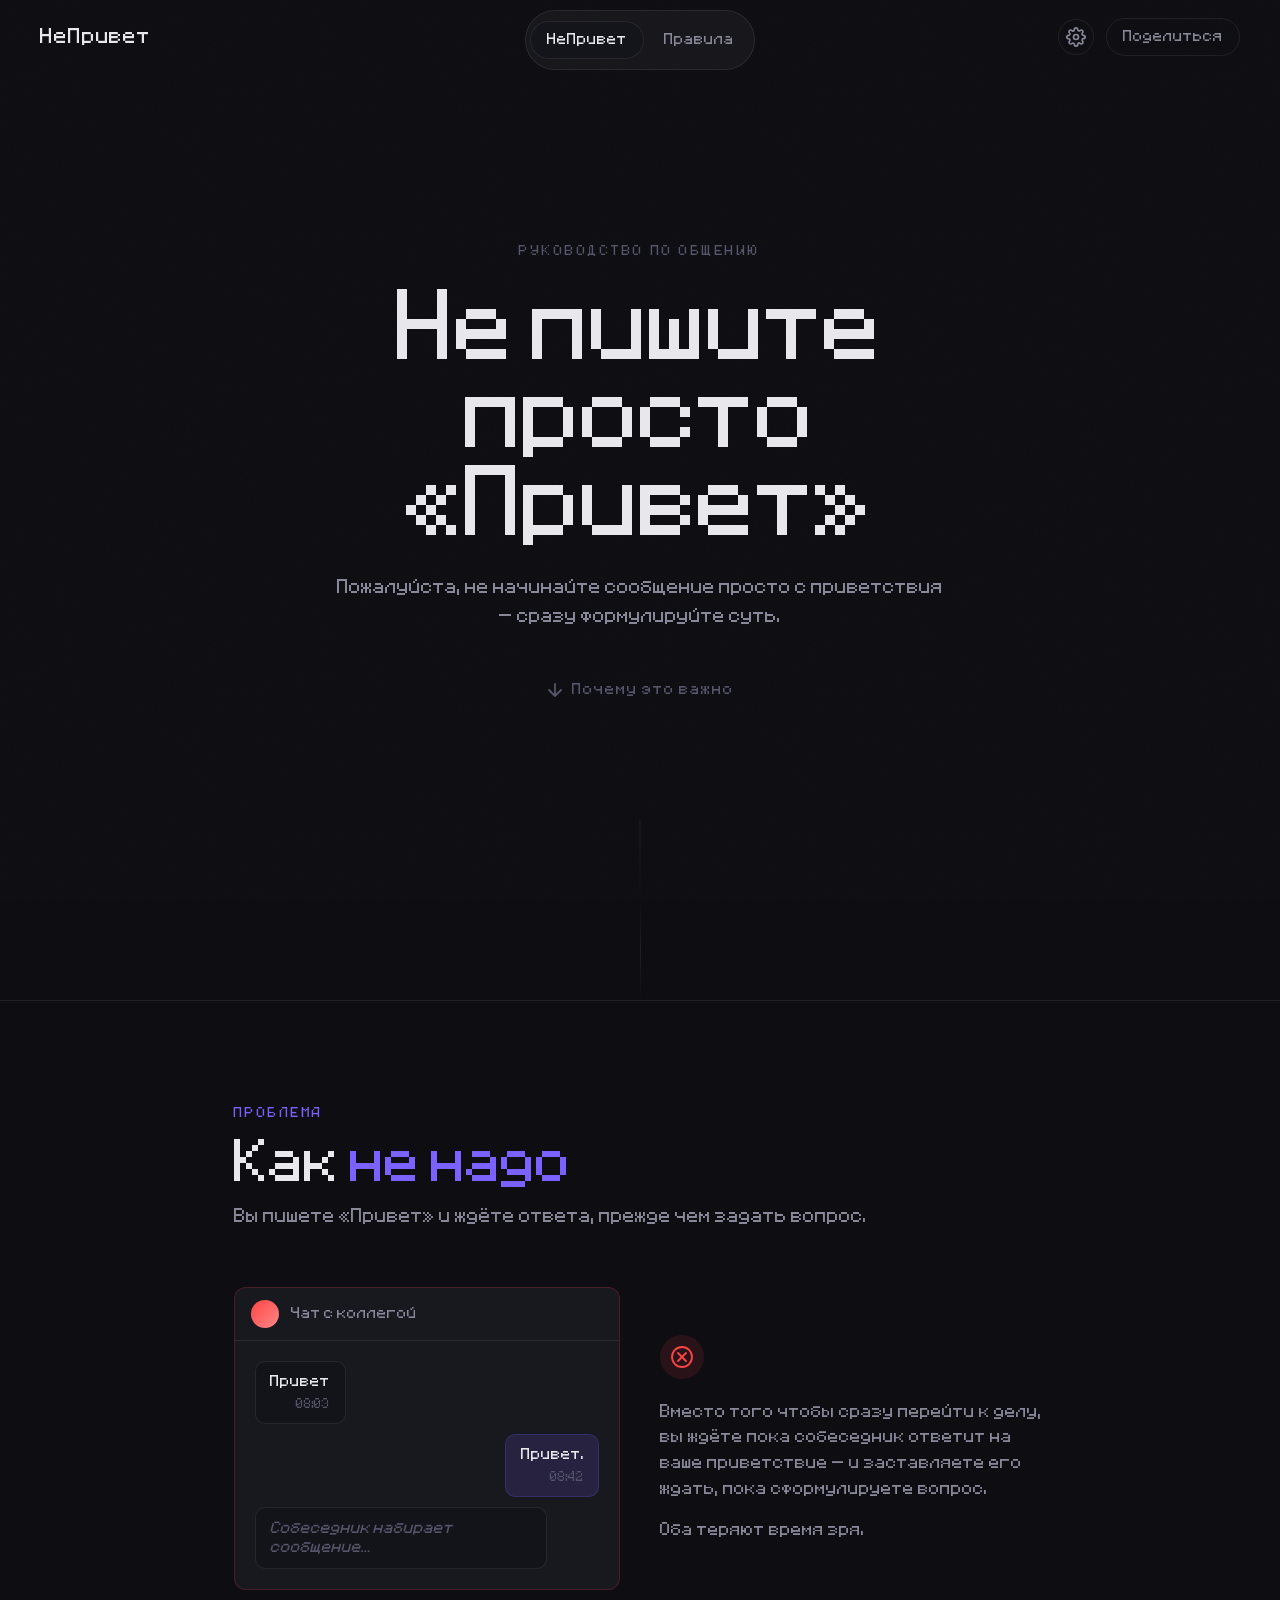
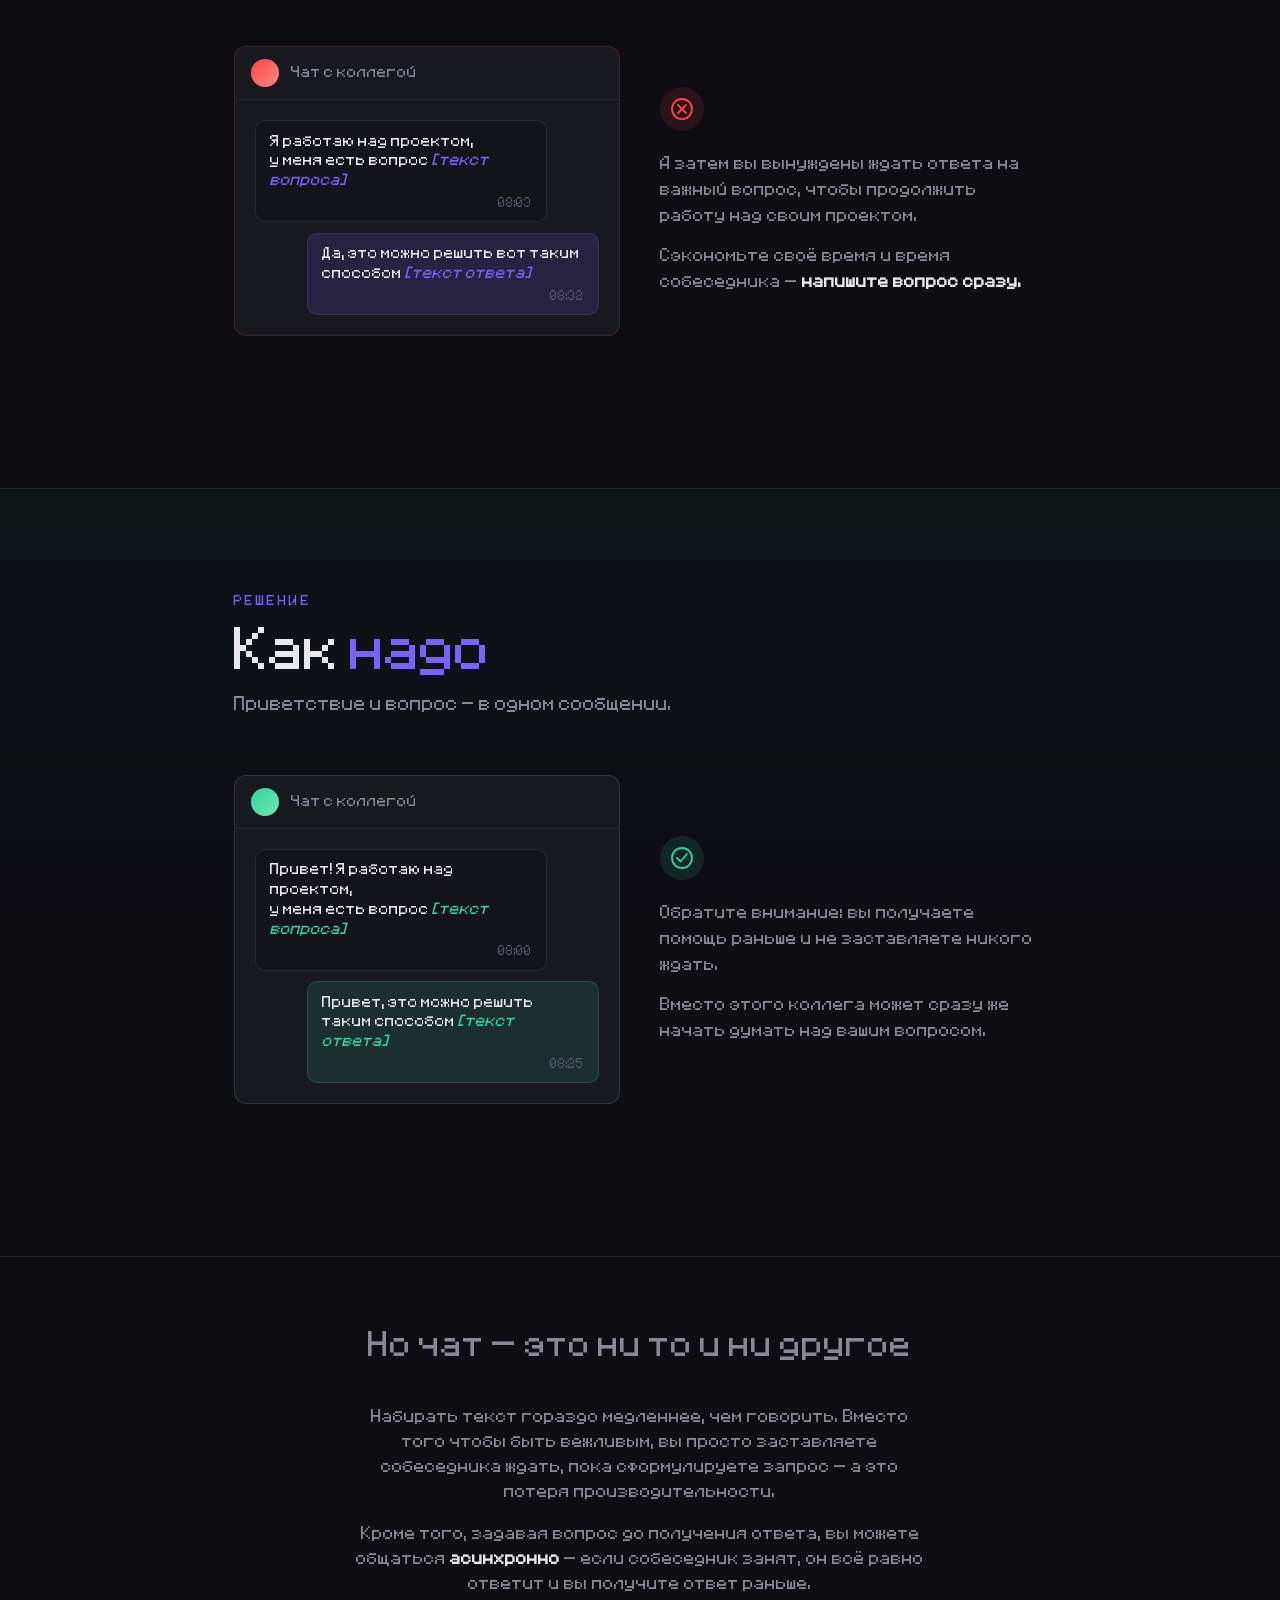
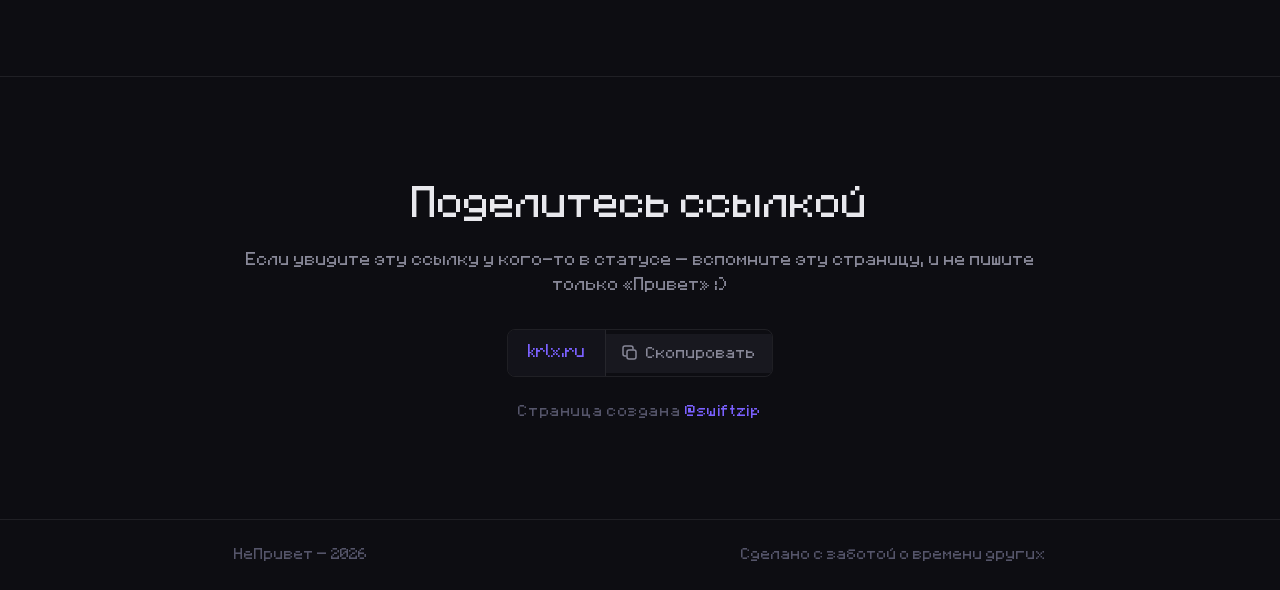
==== commit 00e089ae: "исправлены баги" ====
--- a/index.html
+++ b/index.html
@@ -1,209 +1,240 @@
-<!DOCTYPE html>
-<html lang="ru">
-<head>
-  <meta charset="UTF-8" />
-  <meta name="viewport" content="width=device-width, initial-scale=1.0" />
-  <title>НеПривет — напиши сразу</title>
-  <link rel="preconnect" href="https://fonts.googleapis.com" />
-  <link rel="preconnect" href="https://fonts.gstatic.com" crossorigin />
-  <link href="https://fonts.googleapis.com/css2?family=Inter:wght@300;400;500;600&display=swap" rel="stylesheet" />
-  <script type="module" crossorigin src="./assets/main-DHGKwjoV.js"></script>
-  <link rel="modulepreload" crossorigin href="./assets/settings-BtoDTqAK.js">
-  <link rel="stylesheet" crossorigin href="./assets/settings-HqXhuJyG.css">
-</head>
-<body>
-  <!-- Subtle noise overlay -->
-  <div class="noise" aria-hidden="true"></div>
-
-  <!-- ─── HEADER ─── -->
-  <header class="site-header" id="site-header">
-    <a href="/" class="site-logo">НеПривет</a>
-    <nav class="site-nav">
-      <a href="index.html" class="nav-item active">НеПривет</a>
-      <a href="rules.html" class="nav-item">Правила</a>
-    </nav>
-    <div class="header-actions">
-      <button id="settings-btn" class="btn-icon" aria-label="Настройки">
-        <svg width="20" height="20" viewBox="0 0 24 24" fill="none" stroke="currentColor" stroke-width="2"><path d="M12 15a3 3 0 100-6 3 3 0 000 6z"/><path d="M19.4 15a1.65 1.65 0 00.33 1.82l.06.06a2 2 0 010 2.83 2 2 0 01-2.83 0l-.06-.06a1.65 1.65 0 00-1.82-.33 1.65 1.65 0 00-1 1.51V21a2 2 0 01-2 2 2 2 0 01-2-2v-.09A1.65 1.65 0 009 19.4a1.65 1.65 0 00-1.82.33l-.06.06a2 2 0 01-2.83 0 2 2 0 010-2.83l.06-.06a1.65 1.65 0 00.33-1.82 1.65 1.65 0 00-1.51-1H3a2 2 0 01-2-2 2 2 0 012-2h.09A1.65 1.65 0 004.6 9a1.65 1.65 0 00-.33-1.82l-.06-.06a2 2 0 010-2.83 2 2 0 012.83 0l.06.06a1.65 1.65 0 001.82.33H9a1.65 1.65 0 001-1.51V3a2 2 0 012-2 2 2 0 012 2v.09a1.65 1.65 0 001 1.51 1.65 1.65 0 001.82-.33l.06-.06a2 2 0 012.83 0 2 2 0 010 2.83l-.06.06a1.65 1.65 0 00-.33 1.82V9a1.65 1.65 0 001.51 1H21a2 2 0 012 2 2 2 0 01-2 2h-.09a1.65 1.65 0 00-1.51 1z"/></svg>
-      </button>
-      <a href="#share" class="btn-share">Поделиться</a>
-    </div>
-  </header>
-
-  <main>
-
-    <!-- ─── HERO ─── -->
-    <section class="hero">
-      <div class="hero-inner">
-        <p class="hero-eyebrow js-fade" data-delay="0">Руководство по общению</p>
-        <h1 class="hero-title js-fade" data-delay="0.1">
-          Не пишите<br/>просто «Привет»
-        </h1>
-        <p class="hero-desc js-fade" data-delay="0.2">
-          Пожалуйста, не начинайте сообщение просто с приветствия<br/>
-          — сразу формулируйте суть.
-        </p>
-        <a href="#why" class="hero-scroll js-fade" data-delay="0.35" aria-label="Прокрутить вниз">
-          <svg width="18" height="18" viewBox="0 0 18 18" fill="none" aria-hidden="true">
-            <path d="M9 3v12M3 9l6 6 6-6" stroke="currentColor" stroke-width="1.8" stroke-linecap="round" stroke-linejoin="round"/>
-          </svg>
-          Почему это важно
-        </a>
-      </div>
-    </section>
-
-    <!-- ─── DIVIDER LINE ─── -->
-    <div class="timeline-line" aria-hidden="true"></div>
-
-    <!-- ─── WHY SECTION ─── -->
-    <section id="why" class="section why-section">
-      <div class="container">
-        <span class="section-tag js-reveal">Проблема</span>
-        <h2 class="section-title js-reveal">Как <em>не надо</em></h2>
-        <p class="section-sub js-reveal">Вы пишете «Привет» и ждёте ответа, прежде чем задать вопрос.</p>
-
-        <div class="split js-reveal">
-          <div class="chat-wrap">
-            <div class="chat-window bad">
-              <div class="chat-bar">
-                <div class="chat-avatar bad-avatar"></div>
-                <span>Чат с коллегой</span>
-              </div>
-              <div class="chat-body">
-                <div class="msg msg-in">Привет<span class="msg-time">08:03</span></div>
-                <div class="msg msg-out typing-delay">Привет.<span class="msg-time">08:42</span></div>
-                <div class="msg msg-in">
-                  <em>Собеседник набирает сообщение…</em>
-                </div>
-              </div>
-            </div>
-          </div>
-          <div class="explanation bad-exp">
-            <div class="icon-badge bad-badge">
-              <svg width="22" height="22" viewBox="0 0 22 22" fill="none" aria-hidden="true">
-                <circle cx="11" cy="11" r="10" stroke="currentColor" stroke-width="1.8"/>
-                <path d="M7 7l8 8M15 7l-8 8" stroke="currentColor" stroke-width="1.8" stroke-linecap="round"/>
-              </svg>
-            </div>
-            <p>Вместо того чтобы сразу перейти к делу, вы ждёте пока собеседник ответит на ваше приветствие — и заставляете его ждать, пока сформулируете вопрос.</p>
-            <p>Оба теряют время зря.</p>
-          </div>
-        </div>
-
-        <div class="split split-reverse js-reveal">
-          <div class="explanation bad-exp">
-            <div class="icon-badge bad-badge">
-              <svg width="22" height="22" viewBox="0 0 22 22" fill="none" aria-hidden="true">
-                <circle cx="11" cy="11" r="10" stroke="currentColor" stroke-width="1.8"/>
-                <path d="M7 7l8 8M15 7l-8 8" stroke="currentColor" stroke-width="1.8" stroke-linecap="round"/>
-              </svg>
-            </div>
-            <p>А затем вы вынуждены ждать ответа на важный вопрос, чтобы продолжить работу над своим проектом.</p>
-            <p>Сэкономьте своё время и время собеседника — <strong>напишите вопрос сразу.</strong></p>
-          </div>
-          <div class="chat-wrap">
-            <div class="chat-window bad">
-              <div class="chat-bar">
-                <div class="chat-avatar bad-avatar"></div>
-                <span>Чат с коллегой</span>
-              </div>
-              <div class="chat-body">
-                <div class="msg msg-in">Я работаю над проектом,<br/>у меня есть вопрос <span class="placeholder">[текст вопроса]</span><span class="msg-time">08:03</span></div>
-                <div class="msg msg-out">Да, это можно решить вот таким способом <span class="placeholder">[текст ответа]</span><span class="msg-time">08:32</span></div>
-              </div>
-            </div>
-          </div>
-        </div>
-      </div>
-    </section>
-
-    <!-- ─── HOW SECTION ─── -->
-    <section id="how" class="section how-section">
-      <div class="container">
-        <span class="section-tag js-reveal">Решение</span>
-        <h2 class="section-title js-reveal">Как <em>надо</em></h2>
-        <p class="section-sub js-reveal">Приветствие и вопрос — в одном сообщении.</p>
-
-        <div class="split js-reveal">
-          <div class="chat-wrap">
-            <div class="chat-window good">
-              <div class="chat-bar">
-                <div class="chat-avatar good-avatar"></div>
-                <span>Чат с коллегой</span>
-              </div>
-              <div class="chat-body">
-                <div class="msg msg-in">
-                  Привет! Я работаю над проектом,<br/>у меня есть вопрос <span class="placeholder">[текст вопроса]</span>
-                  <span class="msg-time">08:00</span>
-                </div>
-                <div class="msg msg-out">
-                  Привет, это можно решить<br/>таким способом <span class="placeholder">[текст ответа]</span>
-                  <span class="msg-time">08:25</span>
-                </div>
-              </div>
-            </div>
-          </div>
-          <div class="explanation good-exp">
-            <div class="icon-badge good-badge">
-              <svg width="22" height="22" viewBox="0 0 22 22" fill="none" aria-hidden="true">
-                <circle cx="11" cy="11" r="10" stroke="currentColor" stroke-width="1.8"/>
-                <path d="M6 11l3.5 3.5L16 7" stroke="currentColor" stroke-width="1.8" stroke-linecap="round" stroke-linejoin="round"/>
-              </svg>
-            </div>
-            <p>Обратите внимание: вы получаете помощь раньше и не заставляете никого ждать.</p>
-            <p>Вместо этого коллега может сразу же начать думать над вашим вопросом.</p>
-          </div>
-        </div>
-      </div>
-    </section>
-
-    <!-- ─── ASYNC NOTE ─── -->
-    <section class="async-section section">
-      <div class="container">
-        <p class="async-note js-reveal">
-          Но чат — это ни то и ни другое
-        </p>
-        <p class="async-desc js-reveal">
-          Набирать текст гораздо медленнее, чем говорить. Вместо того чтобы быть вежливым,
-          вы просто заставляете собеседника ждать, пока сформулируете запрос —
-          а это потеря производительности.
-        </p>
-        <p class="async-desc js-reveal">
-          Кроме того, задавая вопрос до получения ответа, вы можете общаться
-          <strong>асинхронно</strong> — если собеседник занят, он всё равно ответит
-          и вы получите ответ раньше.
-        </p>
-      </div>
-    </section>
-
-    <!-- ─── SHARE ─── -->
-    <section id="share" class="share-section section">
-      <div class="container">
-        <h2 class="share-title js-reveal">Поделитесь ссылкой</h2>
-        <p class="share-sub js-reveal">Если увидите эту ссылку у кого-то в статусе — вспомните эту страницу, и не пишите только «Привет» :)</p>
-        <div class="copy-wrap js-reveal">
-          <span class="copy-url" id="copy-url">krlx.ru</span>
-          <button class="copy-btn" id="copy-btn" aria-label="Скопировать ссылку">
-            <svg width="16" height="16" viewBox="0 0 16 16" fill="none" aria-hidden="true">
-              <rect x="5" y="5" width="9" height="9" rx="2" stroke="currentColor" stroke-width="1.5"/>
-              <path d="M4 11H3a2 2 0 01-2-2V3a2 2 0 012-2h6a2 2 0 012 2v1" stroke="currentColor" stroke-width="1.5" stroke-linecap="round"/>
-            </svg>
-            <span id="copy-label">Скопировать</span>
-          </button>
-        </div>
-        <p class="share-author js-reveal">Страница создана <a href="https://t.me/swiftzip" target="_blank" rel="noopener" class="author-link">@swiftzip</a></p>
-      </div>
-    </section>
-
-  </main>
-
-  <!-- ─── FOOTER ─── -->
-  <footer class="site-footer">
-    <div class="container footer-inner">
-      <span>НеПривет — 2026</span>
-      <span>Сделано с заботой о времени других</span>
-    </div>
-  </footer>
-
-</body>
-</html>
+<!DOCTYPE html>
+<html lang="ru">
+<head>
+  <meta charset="UTF-8" />
+  <meta name="viewport" content="width=device-width, initial-scale=1.0" />
+  <title>НеПривет — напиши сразу</title>
+  <link rel="preconnect" href="https://fonts.googleapis.com" />
+  <link rel="preconnect" href="https://fonts.gstatic.com" crossorigin />
+  <link href="https://fonts.googleapis.com/css2?family=Inter:wght@300;400;500;600&display=swap" rel="stylesheet" />
+  <script>
+    const theme = localStorage.getItem('np_theme');
+    const bg = theme === 'cyberpunk' ? '#120424' : theme === 'matrix' ? '#000800' : '#0d0d12';
+    document.documentElement.style.background = bg;
+    document.documentElement.style.setProperty('--bg', bg);
+    if (theme === 'cyberpunk') {
+      document.documentElement.style.setProperty('--surface', '#1f093d');
+      document.documentElement.style.setProperty('--card', '#2b0f4c');
+      document.documentElement.style.setProperty('--accent', '#ff0055');
+    } else if (theme === 'matrix') {
+      document.documentElement.style.setProperty('--surface', '#001a00');
+      document.documentElement.style.setProperty('--card', '#002600');
+      document.documentElement.style.setProperty('--accent', '#00ff41');
+      document.documentElement.style.setProperty('--good', '#00ff41');
+    }
+    if (localStorage.getItem('np_transitions') === 'false') {
+      document.documentElement.classList.add('no-view-transitions');
+    }
+  </script>
+  <style>
+    /* Critical CSS — applied before any JS module loads.
+       Prevents bare-HTML flash on view transitions. */
+    *, *::before, *::after { box-sizing: border-box; margin: 0; padding: 0; }
+    html { background: var(--bg, #0d0d12); }
+    body { background: var(--bg, #0d0d12); font-family: 'Inter', sans-serif; color: #e8e8f0; opacity: 0; transition: opacity 0.15s ease; }
+    body.ready { opacity: 1; }
+  </style>+
+  <script type="module" crossorigin src="./assets/main-DlyCeHxg.js"></script>
+  <link rel="modulepreload" crossorigin href="./assets/settings-BnMSwlz1.js">
+  <link rel="stylesheet" crossorigin href="./assets/settings-6SeNRSCi.css">
+</head>
+<body>
+  <!-- Subtle noise overlay -->
+  <div class="noise" aria-hidden="true"></div>
+
+  <!-- ─── HEADER ─── -->
+  <header class="site-header" id="site-header">
+    <a href="/" class="site-logo">НеПривет</a>
+    <div class="header-actions">
+      <button id="settings-btn" class="btn-icon" aria-label="Настройки">
+        <svg width="20" height="20" viewBox="0 0 24 24" fill="none" stroke="currentColor" stroke-width="2"><path d="M12 15a3 3 0 100-6 3 3 0 000 6z"/><path d="M19.4 15a1.65 1.65 0 00.33 1.82l.06.06a2 2 0 010 2.83 2 2 0 01-2.83 0l-.06-.06a1.65 1.65 0 00-1.82-.33 1.65 1.65 0 00-1 1.51V21a2 2 0 01-2 2 2 2 0 01-2-2v-.09A1.65 1.65 0 009 19.4a1.65 1.65 0 00-1.82.33l-.06.06a2 2 0 01-2.83 0 2 2 0 010-2.83l.06-.06a1.65 1.65 0 00.33-1.82 1.65 1.65 0 00-1.51-1H3a2 2 0 01-2-2 2 2 0 012-2h.09A1.65 1.65 0 004.6 9a1.65 1.65 0 00-.33-1.82l-.06-.06a2 2 0 010-2.83 2 2 0 012.83 0l.06.06a1.65 1.65 0 001.82.33H9a1.65 1.65 0 001-1.51V3a2 2 0 012-2 2 2 0 012 2v.09a1.65 1.65 0 001 1.51 1.65 1.65 0 001.82-.33l.06-.06a2 2 0 012.83 0 2 2 0 010 2.83l-.06.06a1.65 1.65 0 00-.33 1.82V9a1.65 1.65 0 001.51 1H21a2 2 0 012 2 2 2 0 01-2 2h-.09a1.65 1.65 0 00-1.51 1z"/></svg>
+      </button>
+      <a href="#share" class="btn-share">Поделиться</a>
+    </div>
+  </header>
+
+  <!-- Nav is a direct child of body — NOT inside header.
+       backdrop-filter on .site-header.scrolled would break position:fixed on children -->
+  <nav class="site-nav">
+    <a href="index.html" class="nav-item active">НеПривет</a>
+    <a href="rules.html" class="nav-item">Правила</a>
+  </nav>
+
+  <main>
+
+    <!-- ─── HERO ─── -->
+    <section class="hero">
+      <div class="hero-inner">
+        <p class="hero-eyebrow js-fade" data-delay="0">Руководство по общению</p>
+        <h1 class="hero-title js-fade" data-delay="0.1">
+          Не пишите<br/>просто «Привет»
+        </h1>
+        <p class="hero-desc js-fade" data-delay="0.2">
+          Пожалуйста, не начинайте сообщение просто с приветствия<br/>
+          — сразу формулируйте суть.
+        </p>
+        <a href="#why" class="hero-scroll js-fade" data-delay="0.35" aria-label="Прокрутить вниз">
+          <svg width="18" height="18" viewBox="0 0 18 18" fill="none" aria-hidden="true">
+            <path d="M9 3v12M3 9l6 6 6-6" stroke="currentColor" stroke-width="1.8" stroke-linecap="round" stroke-linejoin="round"/>
+          </svg>
+          Почему это важно
+        </a>
+      </div>
+    </section>
+
+    <!-- ─── DIVIDER LINE ─── -->
+    <div class="timeline-line" aria-hidden="true"></div>
+
+    <!-- ─── WHY SECTION ─── -->
+    <section id="why" class="section why-section">
+      <div class="container">
+        <span class="section-tag js-reveal">Проблема</span>
+        <h2 class="section-title js-reveal">Как <em>не надо</em></h2>
+        <p class="section-sub js-reveal">Вы пишете «Привет» и ждёте ответа, прежде чем задать вопрос.</p>
+
+        <div class="split js-reveal">
+          <div class="chat-wrap">
+            <div class="chat-window bad">
+              <div class="chat-bar">
+                <div class="chat-avatar bad-avatar"></div>
+                <span>Чат с коллегой</span>
+              </div>
+              <div class="chat-body">
+                <div class="msg msg-in">Привет<span class="msg-time">08:03</span></div>
+                <div class="msg msg-out typing-delay">Привет.<span class="msg-time">08:42</span></div>
+                <div class="msg msg-in">
+                  <em>Собеседник набирает сообщение…</em>
+                </div>
+              </div>
+            </div>
+          </div>
+          <div class="explanation bad-exp">
+            <div class="icon-badge bad-badge">
+              <svg width="22" height="22" viewBox="0 0 22 22" fill="none" aria-hidden="true">
+                <circle cx="11" cy="11" r="10" stroke="currentColor" stroke-width="1.8"/>
+                <path d="M7 7l8 8M15 7l-8 8" stroke="currentColor" stroke-width="1.8" stroke-linecap="round"/>
+              </svg>
+            </div>
+            <p>Вместо того чтобы сразу перейти к делу, вы ждёте пока собеседник ответит на ваше приветствие — и заставляете его ждать, пока сформулируете вопрос.</p>
+            <p>Оба теряют время зря.</p>
+          </div>
+        </div>
+
+        <div class="split split-reverse js-reveal">
+          <div class="explanation bad-exp">
+            <div class="icon-badge bad-badge">
+              <svg width="22" height="22" viewBox="0 0 22 22" fill="none" aria-hidden="true">
+                <circle cx="11" cy="11" r="10" stroke="currentColor" stroke-width="1.8"/>
+                <path d="M7 7l8 8M15 7l-8 8" stroke="currentColor" stroke-width="1.8" stroke-linecap="round"/>
+              </svg>
+            </div>
+            <p>А затем вы вынуждены ждать ответа на важный вопрос, чтобы продолжить работу над своим проектом.</p>
+            <p>Сэкономьте своё время и время собеседника — <strong>напишите вопрос сразу.</strong></p>
+          </div>
+          <div class="chat-wrap">
+            <div class="chat-window bad">
+              <div class="chat-bar">
+                <div class="chat-avatar bad-avatar"></div>
+                <span>Чат с коллегой</span>
+              </div>
+              <div class="chat-body">
+                <div class="msg msg-in">Я работаю над проектом,<br/>у меня есть вопрос <span class="placeholder">[текст вопроса]</span><span class="msg-time">08:03</span></div>
+                <div class="msg msg-out">Да, это можно решить вот таким способом <span class="placeholder">[текст ответа]</span><span class="msg-time">08:32</span></div>
+              </div>
+            </div>
+          </div>
+        </div>
+      </div>
+    </section>
+
+    <!-- ─── HOW SECTION ─── -->
+    <section id="how" class="section how-section">
+      <div class="container">
+        <span class="section-tag js-reveal">Решение</span>
+        <h2 class="section-title js-reveal">Как <em>надо</em></h2>
+        <p class="section-sub js-reveal">Приветствие и вопрос — в одном сообщении.</p>
+
+        <div class="split js-reveal">
+          <div class="chat-wrap">
+            <div class="chat-window good">
+              <div class="chat-bar">
+                <div class="chat-avatar good-avatar"></div>
+                <span>Чат с коллегой</span>
+              </div>
+              <div class="chat-body">
+                <div class="msg msg-in">
+                  Привет! Я работаю над проектом,<br/>у меня есть вопрос <span class="placeholder">[текст вопроса]</span>
+                  <span class="msg-time">08:00</span>
+                </div>
+                <div class="msg msg-out">
+                  Привет, это можно решить<br/>таким способом <span class="placeholder">[текст ответа]</span>
+                  <span class="msg-time">08:25</span>
+                </div>
+              </div>
+            </div>
+          </div>
+          <div class="explanation good-exp">
+            <div class="icon-badge good-badge">
+              <svg width="22" height="22" viewBox="0 0 22 22" fill="none" aria-hidden="true">
+                <circle cx="11" cy="11" r="10" stroke="currentColor" stroke-width="1.8"/>
+                <path d="M6 11l3.5 3.5L16 7" stroke="currentColor" stroke-width="1.8" stroke-linecap="round" stroke-linejoin="round"/>
+              </svg>
+            </div>
+            <p>Обратите внимание: вы получаете помощь раньше и не заставляете никого ждать.</p>
+            <p>Вместо этого коллега может сразу же начать думать над вашим вопросом.</p>
+          </div>
+        </div>
+      </div>
+    </section>
+
+    <!-- ─── ASYNC NOTE ─── -->
+    <section class="async-section section">
+      <div class="container">
+        <p class="async-note js-reveal">
+          Но чат — это ни то и ни другое
+        </p>
+        <p class="async-desc js-reveal">
+          Набирать текст гораздо медленнее, чем говорить. Вместо того чтобы быть вежливым,
+          вы просто заставляете собеседника ждать, пока сформулируете запрос —
+          а это потеря производительности.
+        </p>
+        <p class="async-desc js-reveal">
+          Кроме того, задавая вопрос до получения ответа, вы можете общаться
+          <strong>асинхронно</strong> — если собеседник занят, он всё равно ответит
+          и вы получите ответ раньше.
+        </p>
+      </div>
+    </section>
+
+    <!-- ─── SHARE ─── -->
+    <section id="share" class="share-section section">
+      <div class="container">
+        <h2 class="share-title js-reveal">Поделитесь ссылкой</h2>
+        <p class="share-sub js-reveal">Если увидите эту ссылку у кого-то в статусе — вспомните эту страницу, и не пишите только «Привет» :)</p>
+        <div class="copy-wrap js-reveal">
+          <span class="copy-url" id="copy-url">krlx.ru</span>
+          <button class="copy-btn" id="copy-btn" aria-label="Скопировать ссылку">
+            <svg width="16" height="16" viewBox="0 0 16 16" fill="none" aria-hidden="true">
+              <rect x="5" y="5" width="9" height="9" rx="2" stroke="currentColor" stroke-width="1.5"/>
+              <path d="M4 11H3a2 2 0 01-2-2V3a2 2 0 012-2h6a2 2 0 012 2v1" stroke="currentColor" stroke-width="1.5" stroke-linecap="round"/>
+            </svg>
+            <span id="copy-label">Скопировать</span>
+          </button>
+        </div>
+        <p class="share-author js-reveal">Страница создана <a href="https://t.me/swiftzip" target="_blank" rel="noopener" class="author-link">@swiftzip</a></p>
+      </div>
+    </section>
+
+  </main>
+
+  <!-- ─── FOOTER ─── -->
+  <footer class="site-footer">
+    <div class="container footer-inner">
+      <span>НеПривет — 2026</span>
+      <span>Сделано с заботой о времени других</span>
+    </div>
+  </footer>
+
+</body>
+</html>
--- a/assets/settings-6SeNRSCi.css
+++ b/assets/settings-6SeNRSCi.css
@@ -0,0 +1 @@
+@font-face{font-family:Minecraft;src:url(./minecraft-D6Bitiws.ttf) format("truetype");font-weight:400;font-style:normal;font-display:swap}:root{--bg: #0d0d12;--surface: #13131a;--card: #18181f;--border: rgba(255, 255, 255, .08);--accent: #7B61FF;--accent-dim: rgba(123, 97, 255, .15);--bad: #ff4444;--bad-dim: rgba(255, 68, 68, .12);--good: #34d399;--good-dim: rgba(52, 211, 153, .12);--text: #e8e8ed;--text-2: #888898;--text-3: #55556a;--font: "Minecraft", "Inter", system-ui, sans-serif;--r: 12px;--ease: cubic-bezier(.4, 0, .2, 1)}*,*:before,*:after{margin:0;padding:0;box-sizing:border-box}html{scroll-behavior:smooth}body{font-family:var(--font);background:var(--bg);color:var(--text);line-height:1.75;-webkit-font-smoothing:antialiased}em{font-style:italic}strong{color:var(--text);font-weight:600}@view-transition{navigation: auto;}html.no-view-transitions{view-transition-name:none!important}::view-transition-old(root),::view-transition-new(root){animation-duration:.4s}::view-transition-old(root){animation-name:fade-out}::view-transition-new(root){animation-name:fade-in}@keyframes fade-in{0%{opacity:0;transform:translateY(10px)}to{opacity:1;transform:translateY(0)}}@keyframes fade-out{0%{opacity:1;transform:translateY(0)}to{opacity:0;transform:translateY(-10px)}}.noise{position:fixed;top:0;right:0;bottom:0;left:0;background-image:url("data:image/svg+xml,%3Csvg xmlns='http://www.w3.org/2000/svg' width='300' height='300'%3E%3Cfilter id='n'%3E%3CfeTurbulence type='fractalNoise' baseFrequency='0.75' numOctaves='4' stitchTiles='stitch'/%3E%3C/filter%3E%3Crect width='300' height='300' filter='url(%23n)' opacity='1'/%3E%3C/svg%3E");opacity:.025;pointer-events:none;z-index:999}::-webkit-scrollbar{width:4px}::-webkit-scrollbar-track{background:transparent}::-webkit-scrollbar-thumb{background:var(--border);border-radius:99px}.site-header{position:fixed;top:0;left:0;right:0;z-index:50;display:flex;align-items:center;justify-content:space-between;padding:1.1rem 2.5rem;transition:background .4s var(--ease),border-color .4s var(--ease);border-bottom:1px solid transparent}.site-header.scrolled{background:#0d0d12e0;backdrop-filter:blur(18px);-webkit-backdrop-filter:blur(18px);border-color:var(--border)}.site-logo{font-family:var(--font);font-size:1.1rem;letter-spacing:.05em;color:var(--text);text-decoration:none}.site-nav{position:fixed;top:0;left:50%;transform:translate(-50%);height:60px;display:flex;align-items:center;gap:.25rem;background:#ffffff0a;border:1px solid var(--border);border-radius:99px;padding:4px;z-index:60;margin-top:10px}.nav-item{font-size:.8rem;padding:.4rem 1rem;border-radius:99px;color:var(--text-2);text-decoration:none;transition:background .2s,color .2s;white-space:nowrap}.nav-item:hover{color:var(--text)}.nav-item.active{background:var(--surface);color:var(--text);border:1px solid var(--border)}.header-actions{display:flex;align-items:center;gap:.75rem}.btn-icon{display:flex;align-items:center;justify-content:center;width:36px;height:36px;border-radius:50%;border:1px solid var(--border);background:transparent;color:var(--text-2);cursor:pointer;transition:background .2s,color .2s,border-color .2s,transform .2s}.btn-icon:hover{background:var(--surface);color:var(--text);transform:rotate(15deg)}.btn-share{font-size:.8rem;padding:.45rem 1rem;border-radius:99px;border:1px solid var(--border);color:var(--text-2);text-decoration:none;transition:background .25s,color .25s,border-color .25s}.btn-share:hover{background:var(--accent-dim);color:var(--text);border-color:var(--accent)}.container{max-width:860px;margin:0 auto;padding:0 1.5rem}.hero{min-height:100svh;display:flex;align-items:center;justify-content:center;text-align:center;padding:8rem 2rem 5rem;position:relative}.hero:after{content:"";position:absolute;bottom:0;left:50%;transform:translate(-50%);width:1px;height:80px;background:linear-gradient(to bottom,var(--border),transparent)}.hero-inner{max-width:620px}.hero-eyebrow{font-size:.72rem;letter-spacing:.22em;text-transform:uppercase;color:var(--text-3);margin-bottom:1.5rem;display:block}.hero-title{font-family:var(--font);font-size:clamp(2.4rem,8vw,5rem);font-weight:400;line-height:1.1;letter-spacing:-.02em;color:var(--text);margin-bottom:1.5rem}.hero-desc{font-size:1rem;color:var(--text-2);margin-bottom:3rem;line-height:1.8}.hero-scroll{display:inline-flex;align-items:center;gap:.5rem;font-size:.8rem;color:var(--text-3);text-decoration:none;letter-spacing:.08em;transition:color .25s;animation:floatDown 2s ease-in-out infinite}.hero-scroll:hover{color:var(--text-2)}@keyframes floatDown{0%,to{transform:translateY(0)}50%{transform:translateY(5px)}}.timeline-line{width:1px;height:100px;background:linear-gradient(to bottom,transparent,var(--border),transparent);margin:0 auto}.section{padding:6rem 0}.section-tag{display:inline-block;font-size:.7rem;letter-spacing:.22em;text-transform:uppercase;color:var(--accent);margin-bottom:.75rem;opacity:0;transform:translateY(10px);transition:opacity .5s var(--ease),transform .5s var(--ease)}.section-tag.in-view{opacity:1;transform:translateY(0)}.section-title{font-family:var(--font);font-size:clamp(1.8rem,5vw,3rem);font-weight:400;letter-spacing:-.02em;color:var(--text);margin-bottom:.75rem;line-height:1.2}.section-title em{color:var(--accent);font-style:normal}.section-sub{font-size:.95rem;color:var(--text-2);margin-bottom:3.5rem}.split{display:grid;grid-template-columns:1fr 1fr;gap:2.5rem;align-items:center;margin-bottom:3.5rem}.split-reverse{direction:rtl}.split-reverse>*{direction:ltr}.chat-wrap{position:relative}.chat-window{border-radius:var(--r);overflow:hidden;border:1px solid var(--border);background:var(--card)}.chat-window.bad{border-color:#f443}.chat-window.good{border-color:#34d39933}.chat-bar{display:flex;align-items:center;gap:.75rem;padding:.75rem 1rem;border-bottom:1px solid var(--border);font-size:.8rem;color:var(--text-2)}.chat-avatar{width:28px;height:28px;border-radius:50%}.bad-avatar{background:linear-gradient(135deg,#f44,#f88)}.good-avatar{background:linear-gradient(135deg,#34d399,#6ee7b7)}.chat-body{padding:1.25rem;display:flex;flex-direction:column;gap:.65rem}.msg{position:relative;max-width:85%;padding:.65rem .9rem;border-radius:10px;font-size:.82rem;line-height:1.5;color:var(--text)}.msg-in{align-self:flex-start;background:var(--surface);border:1px solid var(--border)}.msg-out{align-self:flex-end;background:var(--accent-dim);border:1px solid rgba(123,97,255,.2)}.chat-window.good .msg-out{background:var(--good-dim);border-color:#34d39933}.msg-time{display:block;font-size:.68rem;color:var(--text-3);margin-top:.25rem;text-align:right}.msg em{color:var(--text-3);font-style:italic}.placeholder{color:var(--accent);font-style:italic}.chat-window.good .placeholder{color:var(--good)}.typing-delay{opacity:0;animation:fadeMsg .4s ease 1.8s both}@keyframes fadeMsg{to{opacity:1}}.explanation{font-size:.9rem;color:var(--text-2);line-height:1.8}.explanation p+p{margin-top:.9rem}.icon-badge{display:inline-flex;align-items:center;justify-content:center;width:44px;height:44px;border-radius:50%;margin-bottom:1.25rem}.bad-badge{background:var(--bad-dim);color:var(--bad)}.good-badge{background:var(--good-dim);color:var(--good)}.why-section{border-top:1px solid var(--border)}.how-section{border-top:1px solid var(--border);background:linear-gradient(to bottom,rgba(52,211,153,.03),transparent 60%)}.async-section{border-top:1px solid var(--border);padding:4rem 0}.async-note{font-family:var(--font);font-size:clamp(1.2rem,3vw,1.8rem);font-weight:400;text-align:center;color:var(--text-2);margin-bottom:2rem}.async-desc{font-size:.9rem;color:var(--text-2);text-align:center;max-width:580px;margin:0 auto 1rem}.share-section{border-top:1px solid var(--border);text-align:center}.share-title{font-family:var(--font);font-size:clamp(1.5rem,4vw,2.2rem);font-weight:400;margin-bottom:.75rem}.share-sub{font-size:.9rem;color:var(--text-2);margin-bottom:2rem}.copy-wrap{display:inline-flex;align-items:center;gap:0;border:1px solid var(--border);border-radius:8px;overflow:hidden;margin-bottom:1.5rem}.copy-url{font-size:.85rem;padding:.7rem 1.25rem;color:var(--accent);letter-spacing:.02em;border-right:1px solid var(--border);background:var(--surface)}.copy-btn{display:flex;align-items:center;gap:.5rem;padding:.7rem 1rem;background:var(--card);border:none;color:var(--text-2);cursor:pointer;font-family:var(--font);font-size:.8rem;transition:background .2s,color .2s}.copy-btn:hover{background:var(--accent-dim);color:var(--text)}.copy-btn.copied{color:var(--good)}.share-author{font-size:.78rem;color:var(--text-3);letter-spacing:.05em}.author-link{color:var(--accent);text-decoration:none;transition:opacity .2s}.author-link:hover{opacity:.75}.site-footer{border-top:1px solid var(--border);padding:1.5rem 0}.footer-inner{display:flex;justify-content:space-between;font-size:.78rem;color:var(--text-3)}.js-reveal,.js-fade{opacity:0;transform:translateY(18px);transition:opacity .65s var(--ease),transform .65s var(--ease)}.js-reveal[data-delay="0.1"]{transition-delay:.1s}.js-reveal[data-delay="0.2"]{transition-delay:.2s}.js-reveal[data-delay="0.3"]{transition-delay:.3s}.js-fade.in-view,.js-reveal.in-view{opacity:1;transform:translateY(0)}.settings-overlay{position:fixed;top:0;right:0;bottom:0;left:0;background:#0009;-webkit-backdrop-filter:blur(4px);backdrop-filter:blur(4px);z-index:100;display:flex;align-items:center;justify-content:center;opacity:0;pointer-events:none}.settings-overlay.active{pointer-events:auto}.settings-modal{background:var(--card);border:1px solid var(--border);border-radius:12px;width:90%;max-width:400px;padding:1.5rem;box-shadow:0 10px 40px #00000080;opacity:0}.settings-header{display:flex;justify-content:space-between;align-items:center;margin-bottom:1.5rem}.settings-header h2{font-size:1.2rem}.settings-group{margin-bottom:1.5rem}.settings-group:last-child{margin-bottom:0}.settings-group h3{font-size:.8rem;color:var(--text-3);text-transform:uppercase;letter-spacing:.1em;margin-bottom:1rem}.setting-item{display:flex;justify-content:space-between;align-items:center;margin-bottom:.75rem;font-size:.9rem}.toggle{position:relative;display:inline-block;width:40px;height:20px}.toggle input{opacity:0;width:0;height:0}.slider{position:absolute;cursor:pointer;top:0;left:0;right:0;bottom:0;background-color:var(--surface);transition:.3s;border-radius:20px;border:1px solid var(--border)}.slider:before{position:absolute;content:"";height:14px;width:14px;left:2px;bottom:2px;background-color:var(--text-2);transition:.3s;border-radius:50%}input:checked+.slider{background-color:var(--accent);border-color:var(--accent)}input:checked+.slider:before{transform:translate(20px);background-color:#fff}input[type=range]{-webkit-appearance:none;width:100px;background:transparent}input[type=range]::-webkit-slider-runnable-track{width:100%;height:4px;background:var(--surface);border-radius:4px}input[type=range]::-webkit-slider-thumb{-webkit-appearance:none;height:12px;width:12px;border-radius:50%;background:var(--accent);margin-top:-4px;cursor:pointer}.theme-picker{display:flex;gap:.5rem}.theme-btn{width:24px;height:24px;border-radius:50%;border:2px solid var(--border);cursor:pointer}.theme-btn.active{border-color:var(--text);transform:scale(1.1)}@media (max-width: 700px){.container{padding:0 1.25rem}.site-header{padding:.9rem 1.25rem}.site-logo{font-size:1rem}.site-nav{top:auto;bottom:1.5rem;left:0;right:0;transform:none;width:max-content;max-width:calc(100vw - 2rem);margin:0 auto;height:auto;background:#0d0d12e6;backdrop-filter:blur(12px);-webkit-backdrop-filter:blur(12px);z-index:200;box-shadow:0 4px 20px #00000080;padding:6px;border-radius:99px}.nav-item{padding:.5rem 1.2rem;font-size:.85rem}.hero{padding:7rem 1.25rem 4rem}.hero-title{letter-spacing:-.01em}.hero-desc{font-size:.9rem}.hero-scroll{font-size:.75rem}.section{padding:4rem 0}.section-title{letter-spacing:-.01em}.section-sub{font-size:.88rem;margin-bottom:2.5rem}.split,.split-reverse{grid-template-columns:1fr;direction:ltr;gap:1.5rem;margin-bottom:2.5rem}.split-reverse .explanation{order:2}.split-reverse .chat-wrap{order:1}.chat-body{padding:1rem}.msg{font-size:.8rem;padding:.55rem .8rem;max-width:92%}.async-section{padding:3rem 0}.async-note{font-size:clamp(1rem,4vw,1.4rem)}.async-desc{font-size:.85rem}.share-title{font-size:clamp(1.3rem,5vw,1.8rem)}.share-sub{font-size:.85rem}.copy-wrap{flex-direction:column;width:100%;max-width:340px}.copy-url{border-right:none;border-bottom:1px solid var(--border);width:100%;text-align:center}.copy-btn{justify-content:center;width:100%;min-height:44px}.footer-inner{flex-direction:column;gap:.4rem;text-align:center}}@media (max-width: 480px){.site-header{padding:.85rem 1rem}.btn-share{padding:.4rem .8rem;font-size:.75rem}.hero{padding:6.5rem 1rem 3.5rem}.hero-eyebrow{letter-spacing:.15em}.section{padding:3.5rem 0}.section-tag{letter-spacing:.15em}.section-title{margin-bottom:.5rem}.section-sub{margin-bottom:2rem}.split,.split-reverse{gap:1.25rem;margin-bottom:2rem}.explanation{font-size:.85rem}.icon-badge{width:38px;height:38px}.chat-bar{padding:.6rem .85rem;font-size:.75rem}.chat-avatar{width:24px;height:24px}.chat-body{gap:.5rem}.msg{font-size:.78rem;border-radius:8px}.msg-time{font-size:.65rem}.async-section{padding:2.5rem 0}.share-section{padding:3.5rem 0}.copy-wrap{max-width:100%}.copy-url{font-size:.78rem;padding:.65rem 1rem}}@media (prefers-reduced-motion: reduce){.js-reveal,.js-fade{transition:opacity .3s ease;transform:none!important}.hero-scroll{animation:none}.typing-delay{animation:none;opacity:1}}
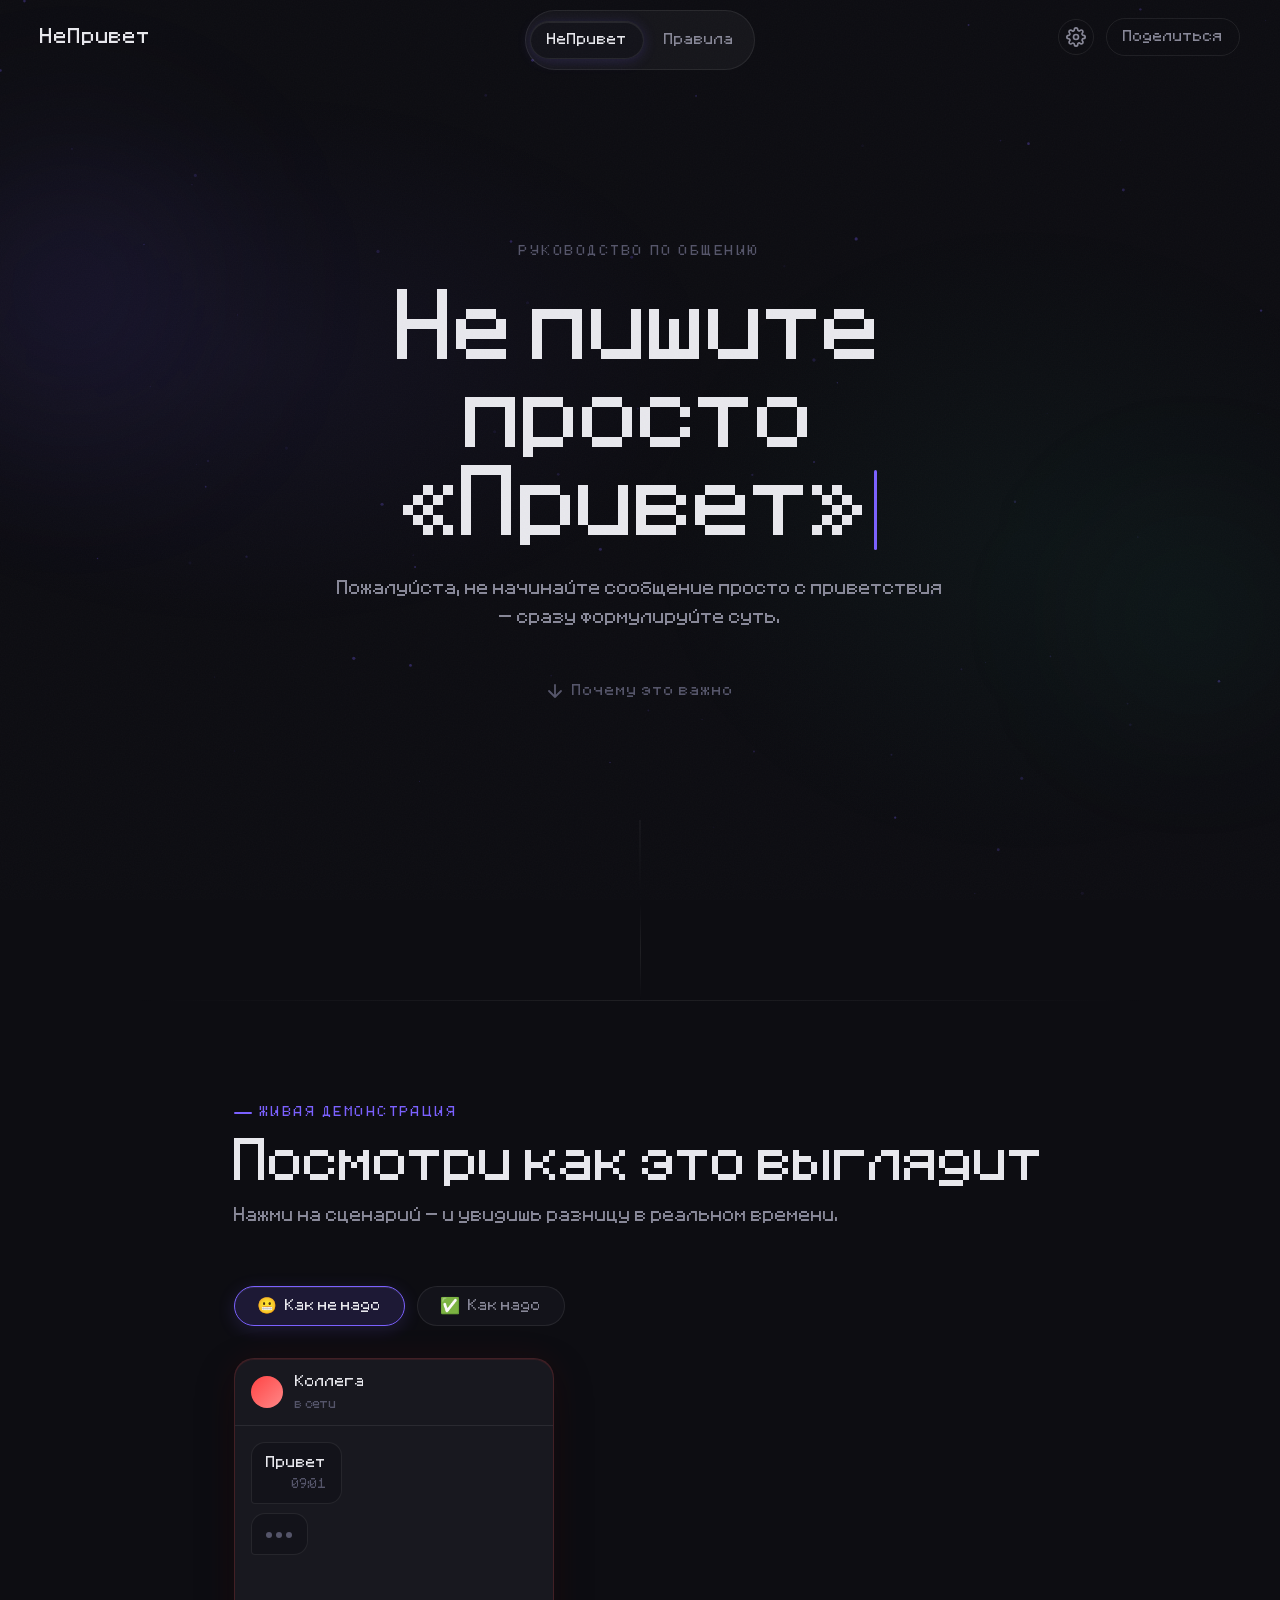
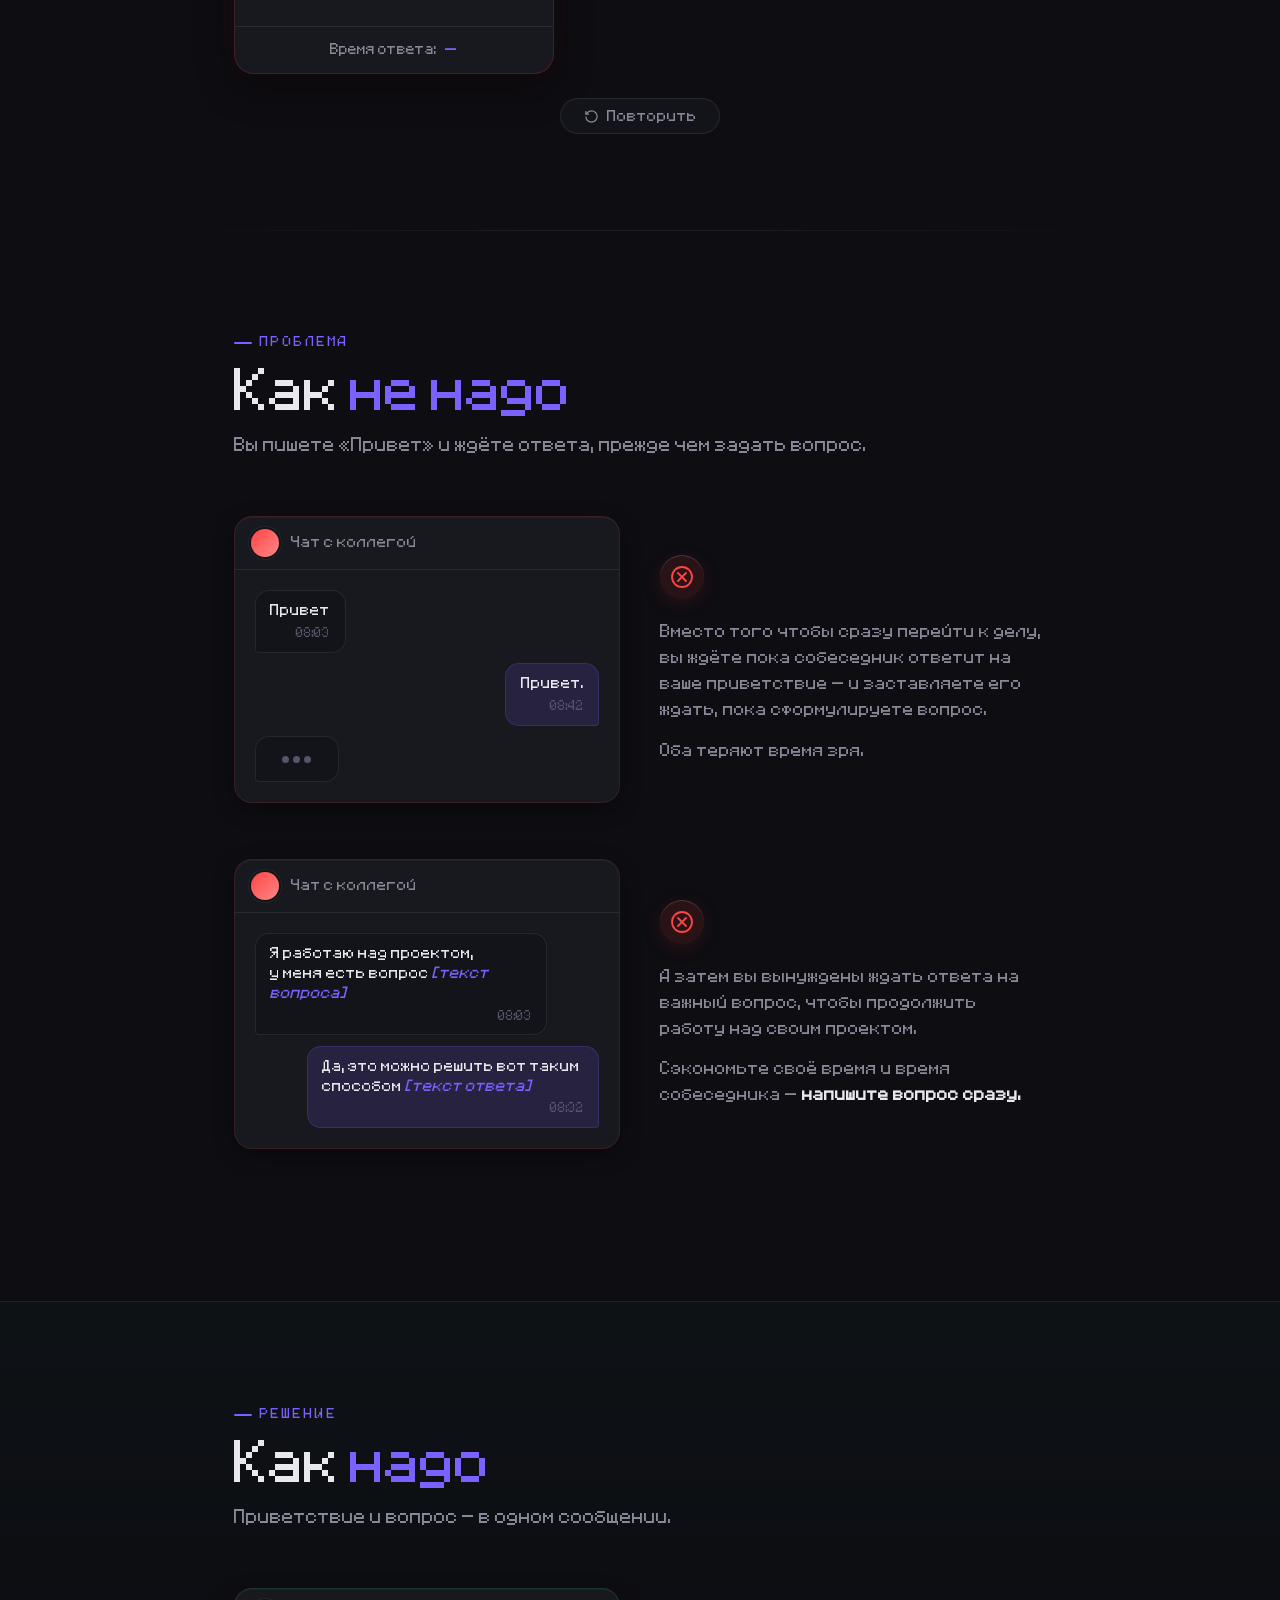
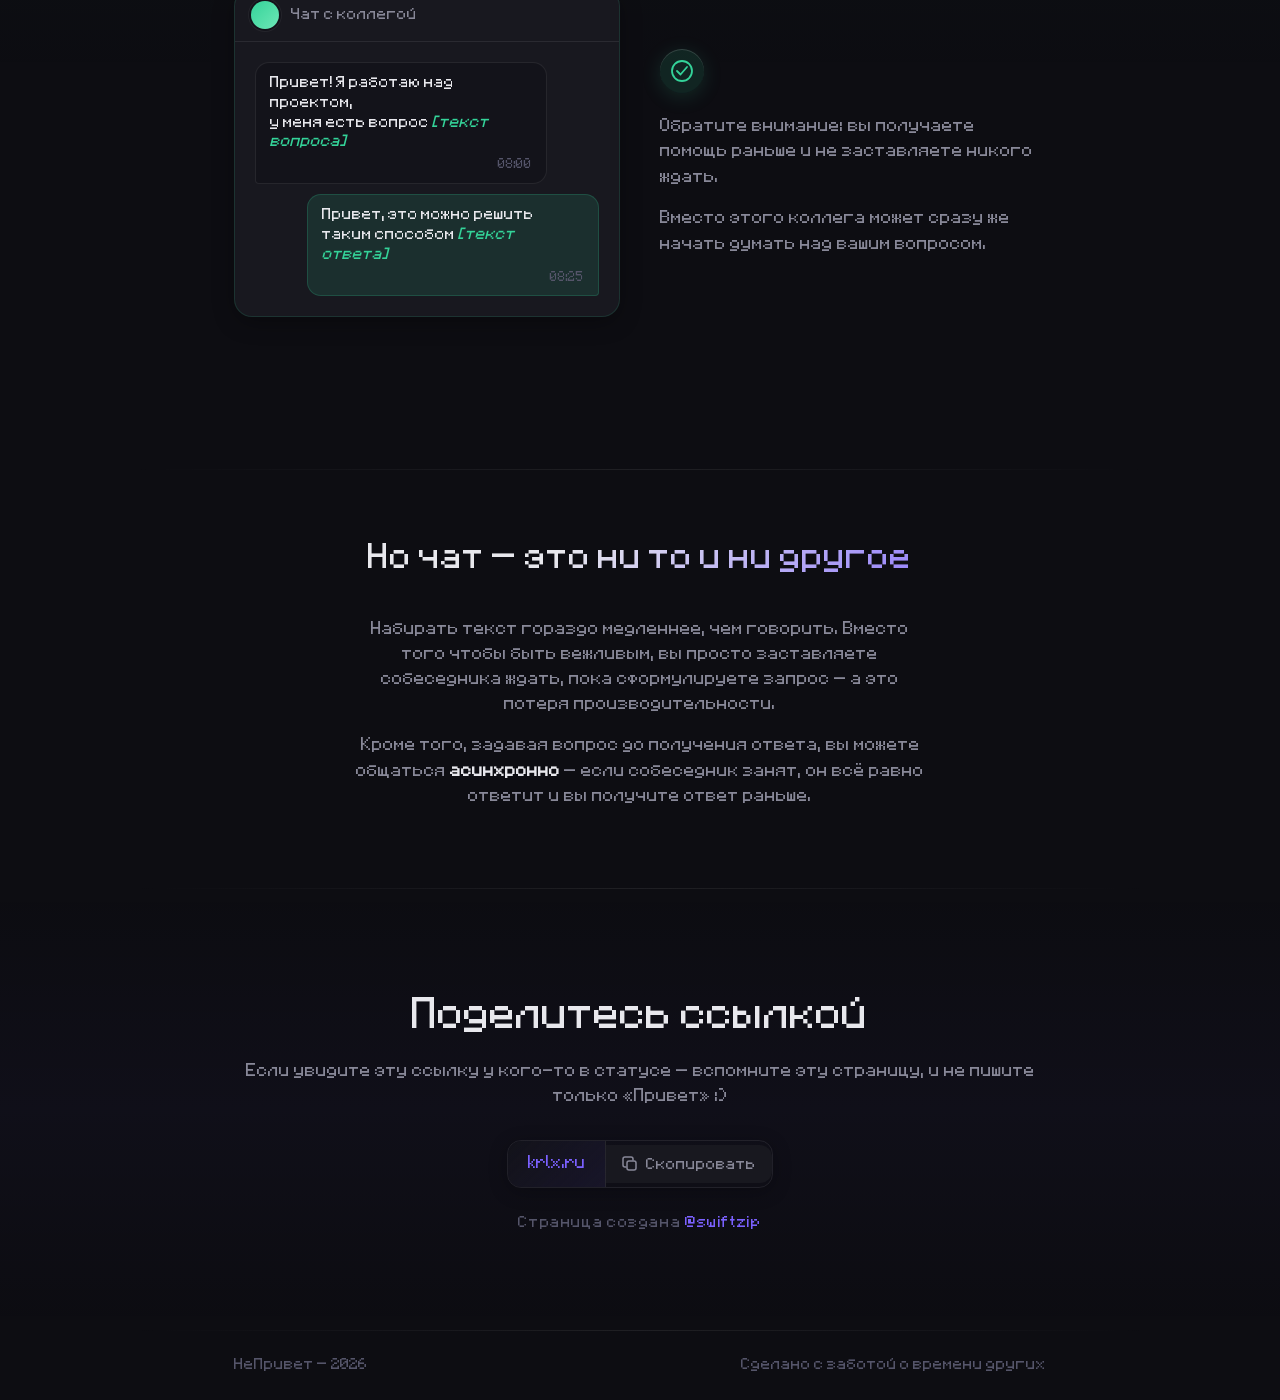
==== commit 218a8dc5: "Add files via upload" ====
--- a/index.html
+++ b/index.html
@@ -1,31 +1,37 @@
-<!DOCTYPE html>
-<html lang="ru">
-<head>
-  <meta charset="UTF-8" />
-  <meta name="viewport" content="width=device-width, initial-scale=1.0" />
-  <title>НеПривет — напиши сразу</title>
-  <link rel="preconnect" href="https://fonts.googleapis.com" />
-  <link rel="preconnect" href="https://fonts.gstatic.com" crossorigin />
-  <link href="https://fonts.googleapis.com/css2?family=Inter:wght@300;400;500;600&display=swap" rel="stylesheet" />
-  <script>
-    const theme = localStorage.getItem('np_theme');
-    const bg = theme === 'cyberpunk' ? '#120424' : theme === 'matrix' ? '#000800' : '#0d0d12';
-    document.documentElement.style.background = bg;
-    document.documentElement.style.setProperty('--bg', bg);
-    if (theme === 'cyberpunk') {
-      document.documentElement.style.setProperty('--surface', '#1f093d');
-      document.documentElement.style.setProperty('--card', '#2b0f4c');
-      document.documentElement.style.setProperty('--accent', '#ff0055');
-    } else if (theme === 'matrix') {
-      document.documentElement.style.setProperty('--surface', '#001a00');
-      document.documentElement.style.setProperty('--card', '#002600');
-      document.documentElement.style.setProperty('--accent', '#00ff41');
-      document.documentElement.style.setProperty('--good', '#00ff41');
-    }
-    if (localStorage.getItem('np_transitions') === 'false') {
-      document.documentElement.classList.add('no-view-transitions');
-    }
-  </script>
+<!DOCTYPE html>
+<html lang="ru">
+<head>
+  <meta charset="UTF-8" />
+  <meta name="viewport" content="width=device-width, initial-scale=1.0" />
+  <title>НеПривет — напиши сразу</title>
+  <link rel="preconnect" href="https://fonts.googleapis.com" />
+  <link rel="preconnect" href="https://fonts.gstatic.com" crossorigin />
+  <link href="https://fonts.googleapis.com/css2?family=Inter:wght@300;400;500;600&display=swap" rel="stylesheet" />
+  <script>
+    try {
+      const theme = localStorage.getItem('np_theme');
+      const bg = theme === 'cyberpunk' ? '#120424' : theme === 'matrix' ? '#000800' : '#0d0d12';
+      document.documentElement.style.background = bg;
+      document.documentElement.style.setProperty('--bg', bg);
+      if (theme === 'cyberpunk') {
+        document.documentElement.style.setProperty('--surface', '#1f093d');
+        document.documentElement.style.setProperty('--card', '#2b0f4c');
+        document.documentElement.style.setProperty('--accent', '#ff0055');
+        document.documentElement.style.setProperty('--accent-glow', 'rgba(255,0,85,0.08)');
+      } else if (theme === 'matrix') {
+        document.documentElement.style.setProperty('--surface', '#001a00');
+        document.documentElement.style.setProperty('--card', '#002600');
+        document.documentElement.style.setProperty('--accent', '#00ff41');
+        document.documentElement.style.setProperty('--good', '#00ff41');
+        document.documentElement.style.setProperty('--accent-glow', 'rgba(0,255,65,0.08)');
+      } else {
+        document.documentElement.style.setProperty('--accent-glow', 'rgba(123,97,255,0.08)');
+      }
+      if (localStorage.getItem('np_transitions') === 'false') {
+        document.documentElement.classList.add('no-view-transitions');
+      }
+    } catch (e) {}
+  </script>
   <style>
     /* Critical CSS — applied before any JS module loads.
        Prevents bare-HTML flash on view transitions. */
@@ -33,208 +39,1077 @@
     html { background: var(--bg, #0d0d12); }
     body { background: var(--bg, #0d0d12); font-family: 'Inter', sans-serif; color: #e8e8f0; opacity: 0; transition: opacity 0.15s ease; }
     body.ready { opacity: 1; }
-  </style>-
+
+    /* ── PARTICLES CANVAS ── */
+    #particles-canvas {
+      position: fixed;
+      top: 0; left: 0;
+      width: 100%; height: 100%;
+      pointer-events: none;
+      z-index: 0;
+      opacity: 0.55;
+    }
+
+    /* \u2500\u2500 PARALLAX HERO \u2500\u2500 */
+    .hero { overflow: hidden; }
+    .hero-inner { will-change: transform; }
+
+    /* \u2500\u2500 DESIGN POLISH \u2500\u2500 */
+
+    /* Mesh gradient backdrop behind hero */
+    .hero::before {
+      content: '';
+      position: absolute; inset: 0;
+      background:
+        radial-gradient(ellipse 60% 50% at 20% 40%, rgba(123,97,255,0.06) 0%, transparent 60%),
+        radial-gradient(ellipse 50% 60% at 80% 60%, rgba(52,211,153,0.04) 0%, transparent 60%);
+      pointer-events: none; z-index: 0;
+    }
+
+    /* Ambient glow under how-section */
+    .how-section { background: linear-gradient(to bottom, rgba(52,211,153,.03) 0%, transparent 50%) !important; }
+    .how-section::before {
+      content: ''; position: absolute;
+      top: -1px; left: 10%; right: 10%; height: 1px;
+      background: linear-gradient(to right, transparent, rgba(52,211,153,.2), transparent);
+    }
+
+    /* Section top lines — thin gradient */
+    .why-section::before, .async-section::before, .share-section::before, .demo-section::before {
+      content: ''; position: absolute;
+      top: 0; left: 10%; right: 10%; height: 1px;
+      background: linear-gradient(to right, transparent, var(--border, rgba(255,255,255,.08)), transparent);
+    }
+    .why-section, .async-section, .share-section, .demo-section {
+      border-top: none !important; position: relative;
+    }
+
+    /* Chat windows — rounder, softer borders, elegant ambient glow */
+    .chat-window {
+      border-radius: 18px !important;
+      overflow: hidden;
+      background: var(--card, #18181f);
+      border: 1px solid var(--border, rgba(255,255,255,0.08));
+      box-shadow: 0 6px 24px -4px rgba(0,0,0,0.4), inset 0 1px 0 rgba(255,255,255,0.04);
+      transition: transform 0.35s cubic-bezier(0.16, 1, 0.3, 1), box-shadow 0.35s cubic-bezier(0.16, 1, 0.3, 1), border-color 0.35s ease;
+    }
+    .chat-window.bad  {
+      border-color: rgba(255,68,68,0.14) !important;
+    }
+    .chat-window.good {
+      border-color: rgba(52,211,153,0.14) !important;
+    }
+    .chat-window.bad:hover {
+      transform: translateY(-2px);
+      border-color: rgba(255,68,68,0.3) !important;
+      box-shadow: 0 16px 40px -6px rgba(0,0,0,0.5), 0 0 36px rgba(255,68,68,0.08), inset 0 1px 0 rgba(255,68,68,0.12) !important;
+    }
+    .chat-window.good:hover {
+      transform: translateY(-2px);
+      border-color: rgba(52,211,153,0.3) !important;
+      box-shadow: 0 16px 40px -6px rgba(0,0,0,0.5), 0 0 36px rgba(52,211,153,0.08), inset 0 1px 0 rgba(52,211,153,0.12) !important;
+    }
+
+    /* Avatar ring */
+    .chat-avatar { box-shadow: 0 0 0 2px var(--surface,#13131a), 0 0 0 3px rgba(255,255,255,.05); }
+
+    /* Share section ambient */
+    .share-section { background: linear-gradient(to bottom, transparent, rgba(123,97,255,.03) 50%, transparent) !important; }
+
+    /* Copy-url pill & container */
+    .copy-wrap {
+      border-radius: 14px !important;
+      border: 1px solid var(--border, rgba(255,255,255,0.08));
+      box-shadow: 0 4px 20px -2px rgba(0,0,0,0.3);
+      transition: border-color 0.3s ease, box-shadow 0.3s ease;
+    }
+    .copy-wrap:hover {
+      border-color: rgba(123,97,255,0.3);
+      box-shadow: 0 10px 32px -4px rgba(0,0,0,0.45), 0 0 28px rgba(123,97,255,0.09);
+    }
+    .copy-url { background: linear-gradient(135deg, var(--surface), rgba(123,97,255,.08)) !important; }
+
+    /* Rule cards softer */
+    .rule-card {
+      border-radius: 18px !important;
+      border: 1px solid var(--border, rgba(255,255,255,0.07)) !important;
+      box-shadow: 0 4px 20px -2px rgba(0,0,0,0.3);
+      transition: transform 0.35s cubic-bezier(0.16, 1, 0.3, 1), box-shadow 0.35s cubic-bezier(0.16, 1, 0.3, 1), border-color 0.35s ease;
+    }
+    .rule-card:hover {
+      transform: translateY(-2px);
+      border-color: rgba(123,97,255,0.25) !important;
+      box-shadow: 0 16px 40px -6px rgba(0,0,0,0.5), 0 0 32px rgba(123,97,255,0.08), inset 0 1px 0 rgba(123,97,255,0.1) !important;
+    }
+
+    /* Messages styling — softer rounded bubbles */
+    .msg {
+      border-radius: 14px !important;
+      line-height: 1.55;
+    }
+    .msg-in { border-bottom-left-radius: 4px !important; }
+    .msg-out { border-bottom-right-radius: 4px !important; }
+
+    /* Icon badge glow — soft ambient drop */
+    .good-badge { box-shadow: 0 4px 20px rgba(52,211,153,.15), inset 0 1px 0 rgba(255,255,255,.15); }
+    .bad-badge  { box-shadow: 0 4px 20px rgba(255,68,68,.12), inset 0 1px 0 rgba(255,255,255,.15); }
+
+    /* Async note gradient text */
+    .async-note {
+      background: linear-gradient(135deg, var(--text,#e8e8ed) 40%, var(--accent,#7B61FF) 100%);
+      -webkit-background-clip: text; -webkit-text-fill-color: transparent; background-clip: text;
+    }
+
+    /* Footer gradient top line */
+    .site-footer { border-top: none !important; position: relative; }
+    .site-footer::before {
+      content: ''; position: absolute;
+      top: 0; left: 10%; right: 10%; height: 1px;
+      background: linear-gradient(to right, transparent, var(--border,rgba(255,255,255,.08)), transparent);
+    }
+
+    /* ── GLOW & BUTTON EFFECTS ── */
+    .btn-share {
+      position: relative;
+      border-radius: 99px;
+      transition: background 0.25s, color 0.25s, border-color 0.25s, box-shadow 0.3s ease, transform 0.25s ease;
+    }
+    .btn-share:hover {
+      transform: translateY(-1px);
+      box-shadow: 0 4px 20px rgba(123,97,255,0.22), 0 0 16px rgba(123,97,255,0.1);
+    }
+
+    .copy-btn {
+      position: relative;
+      overflow: hidden;
+      border-radius: 0 12px 12px 0;
+    }
+    .copy-btn::before {
+      content: '';
+      position: absolute;
+      inset: 0;
+      background: linear-gradient(90deg, transparent, rgba(123,97,255,0.15), transparent);
+      transform: translateX(-100%);
+      transition: transform 0.4s ease;
+    }
+    .copy-btn:hover::before { transform: translateX(100%); }
+
+    /* ── TYPING CURSOR ── */
+    .typing-cursor {
+      display: inline-block;
+      width: 3px;
+      height: 1em;
+      background: var(--accent, #7B61FF);
+      margin-left: 4px;
+      vertical-align: middle;
+      border-radius: 2px;
+      animation: blink 0.9s ease-in-out infinite;
+    }
+    @keyframes blink {
+      0%, 100% { opacity: 1; }
+      50% { opacity: 0; }
+    }
+
+    /* ── TYPING DOTS (chat) ── */
+    .typing-dots {
+      display: inline-flex;
+      align-items: center;
+      gap: 4px;
+      padding: 8px 12px;
+    }
+    .typing-dots span {
+      display: block;
+      width: 7px;
+      height: 7px;
+      border-radius: 50%;
+      background: var(--text-3, #55556a);
+      animation: dotBounce 1.3s ease-in-out infinite;
+    }
+    .typing-dots span:nth-child(2) { animation-delay: 0.18s; }
+    .typing-dots span:nth-child(3) { animation-delay: 0.36s; }
+    @keyframes dotBounce {
+      0%, 80%, 100% { transform: translateY(0); opacity: 0.4; }
+      40% { transform: translateY(-5px); opacity: 1; }
+    }
+
+    /* ── STATS SECTION ── */
+    .stats-section {
+      padding: 5rem 0;
+      border-top: 1px solid var(--border, rgba(255,255,255,0.08));
+      position: relative;
+      z-index: 1;
+    }
+    .stats-grid {
+      display: grid;
+      grid-template-columns: repeat(3, 1fr);
+      gap: 2rem;
+      margin-top: 2.5rem;
+    }
+    .stat-card {
+      text-align: center;
+      padding: 2rem 1rem;
+      background: var(--card, #18181f);
+      border: 1px solid var(--border, rgba(255,255,255,0.08));
+      border-radius: 18px;
+      transition: transform 0.35s cubic-bezier(0.16, 1, 0.3, 1), box-shadow 0.35s cubic-bezier(0.16, 1, 0.3, 1), border-color 0.35s ease;
+      cursor: default;
+      box-shadow: 0 4px 20px -2px rgba(0,0,0,0.3);
+    }
+    .stat-card:hover {
+      transform: translateY(-3px);
+      box-shadow: 0 16px 36px -6px rgba(0,0,0,0.45), 0 0 32px rgba(123,97,255,0.08);
+      border-color: rgba(123,97,255,0.25);
+    }
+    .stat-number {
+      font-family: var(--font, 'Minecraft', sans-serif);
+      font-size: clamp(2rem, 5vw, 3.2rem);
+      font-weight: 400;
+      color: var(--accent, #7B61FF);
+      line-height: 1;
+      margin-bottom: 0.5rem;
+      display: block;
+    }
+    .stat-label {
+      font-size: 0.82rem;
+      color: var(--text-2, #888898);
+      letter-spacing: 0.04em;
+    }
+
+    /* ── MOUSE GLOW CURSOR ── */
+    .mouse-glow {
+      position: fixed;
+      width: 480px;
+      height: 480px;
+      border-radius: 50%;
+      pointer-events: none;
+      z-index: 0;
+      background: radial-gradient(circle, var(--accent-glow, rgba(123,97,255,0.06)) 0%, transparent 68%);
+      transform: translate(-50%, -50%);
+      transition: opacity 0.3s ease;
+      opacity: 0;
+      filter: blur(20px);
+    }
+
+    /* ── NAV ACTIVE GLOW ── */
+    .nav-item.active {
+      box-shadow: 0 2px 14px rgba(123,97,255,0.18), inset 0 1px 0 rgba(255,255,255,0.08);
+    }
+    .nav-item {
+      transition: background 0.2s, color 0.2s, box-shadow 0.2s;
+    }
+    .nav-item:hover:not(.active) {
+      box-shadow: 0 2px 8px rgba(255,255,255,0.05);
+    }
+
+    /* ── SECTION HIGHLIGHT LINE ── */
+    .section-tag {
+      position: relative;
+    }
+    .section-tag::before {
+      content: '';
+      display: inline-block;
+      width: 18px;
+      height: 2px;
+      background: var(--accent, #7B61FF);
+      vertical-align: middle;
+      margin-right: 8px;
+      border-radius: 2px;
+    }
+
+    /* ── HERO GRADIENT ORBS ── */
+    .hero-orb {
+      position: absolute;
+      border-radius: 50%;
+      filter: blur(80px);
+      pointer-events: none;
+      z-index: 0;
+      animation: orbFloat 8s ease-in-out infinite alternate;
+    }
+    .hero-orb-1 {
+      width: 400px;
+      height: 400px;
+      background: radial-gradient(circle, rgba(123,97,255,0.12) 0%, transparent 70%);
+      top: 10%;
+      left: -10%;
+    }
+    .hero-orb-2 {
+      width: 300px;
+      height: 300px;
+      background: radial-gradient(circle, rgba(52,211,153,0.07) 0%, transparent 70%);
+      bottom: 15%;
+      right: -5%;
+      animation-delay: -4s;
+    }
+    @keyframes orbFloat {
+      from { transform: translate(0, var(--scroll-y, 0px)) scale(1); }
+      to { transform: translate(30px, calc(var(--scroll-y, 0px) - 20px)) scale(1.05); }
+    }
+    .hero { position: relative; z-index: 1; }
+    .hero-inner { position: relative; z-index: 2; }
+
+    /* Ensure all content above canvas/glow */
+    main, header, nav, footer { position: relative; z-index: 1; }
+
+    /* \u2500\u2500 DEMO SECTION \u2500\u2500 */
+    .demo-section { border-top: 1px solid var(--border, rgba(255,255,255,.08)); }
+
+    .demo-tabs {
+      display: flex; gap: .75rem;
+      margin-bottom: 2rem;
+    }
+    .demo-tab-btn {
+      display: flex; align-items: center; gap: .5rem;
+      padding: .6rem 1.4rem; border-radius: 99px;
+      border: 1px solid var(--border, rgba(255,255,255,.08));
+      background: var(--surface, #13131a);
+      color: var(--text-2, #888898);
+      font-family: var(--font); font-size: .82rem;
+      cursor: pointer;
+      transition: background .2s, color .2s, border-color .2s, box-shadow .25s ease, transform .2s ease;
+    }
+    .demo-tab-btn:hover { color: var(--text); background: var(--card); }
+    .demo-tab-btn.active {
+      background: var(--accent-dim, rgba(123,97,255,.15));
+      border-color: var(--accent, #7B61FF);
+      color: var(--text);
+      box-shadow: 0 4px 18px rgba(123,97,255,0.16), inset 0 1px 0 rgba(255,255,255,0.08);
+    }
+    .demo-tab-icon { font-size: 1rem; }
+
+    .demo-arena {
+      display: flex; align-items: flex-start; gap: 2.5rem;
+      flex-wrap: wrap;
+    }
+
+    /* phone mockup — rounded, soft lighting */
+    .demo-phone {
+      flex: 0 0 320px; max-width: 100%;
+      background: var(--card, #18181f);
+      border: 1px solid var(--border, rgba(255,255,255,.08));
+      border-radius: 20px; overflow: hidden;
+      box-shadow: 0 8px 32px -4px rgba(0,0,0,0.4), inset 0 1px 0 rgba(255,255,255,0.04);
+      transition: border-color .4s, box-shadow .4s, transform .4s;
+    }
+    .demo-phone.scene-bad  {
+      border-color: rgba(255,68,68,.18);
+      box-shadow: 0 14px 40px -4px rgba(0,0,0,0.45), 0 0 36px rgba(255,68,68,.07), inset 0 1px 0 rgba(255,68,68,0.1);
+    }
+    .demo-phone.scene-good {
+      border-color: rgba(52,211,153,.18);
+      box-shadow: 0 14px 40px -4px rgba(0,0,0,0.45), 0 0 36px rgba(52,211,153,.07), inset 0 1px 0 rgba(52,211,153,0.1);
+    }
+
+    .demo-phone-bar {
+      display: flex; align-items: center; gap: .75rem;
+      padding: .75rem 1rem;
+      border-bottom: 1px solid var(--border, rgba(255,255,255,.08));
+    }
+    .demo-avatar {
+      width: 32px; height: 32px; border-radius: 50%;
+      background: linear-gradient(135deg, #7B61FF, #34d399);
+      transition: background .4s;
+      flex-shrink: 0;
+    }
+    .demo-avatar.bad-av  { background: linear-gradient(135deg,#f44,#f88); }
+    .demo-avatar.good-av { background: linear-gradient(135deg,#34d399,#6ee7b7); }
+    .demo-contact-name { display: block; font-size: .82rem; color: var(--text); }
+    .demo-contact-status {
+      display: block; font-size: .68rem;
+      color: var(--text-3, #55556a); letter-spacing: .03em;
+    }
+    .demo-contact-status.online { color: #34d399; }
+
+    .demo-chat-body {
+      min-height: 200px; padding: 1rem;
+      display: flex; flex-direction: column; gap: .55rem;
+      overflow: hidden;
+    }
+
+    /* demo messages — rounded message bubbles */
+    .demo-msg {
+      max-width: 82%;
+      padding: .65rem .9rem;
+      border-radius: 14px;
+      font-size: .8rem; line-height: 1.55;
+      color: var(--text);
+      opacity: 0; transform: translateY(8px);
+      transition: opacity .3s ease, transform .3s ease;
+    }
+    .demo-msg.visible { opacity: 1; transform: translateY(0); }
+    .demo-msg.in  {
+      align-self: flex-start;
+      background: var(--surface);
+      border: 1px solid var(--border);
+      border-bottom-left-radius: 4px;
+    }
+    .demo-msg.out {
+      align-self: flex-end;
+      background: var(--accent-dim);
+      border: 1px solid rgba(123,97,255,.2);
+      border-bottom-right-radius: 4px;
+    }
+    .demo-msg.out.good-out {
+      background: var(--good-dim, rgba(52,211,153,.12));
+      border-color: rgba(52,211,153,.25);
+      border-bottom-right-radius: 4px;
+    }
+    .demo-msg-time { display: block; font-size: .65rem; color: var(--text-3); margin-top: .2rem; text-align: right; }
+
+    /* typing dots inside demo */
+    .demo-dots {
+      display: inline-flex; align-items: center; gap: 4px; padding: 4px 0;
+    }
+    .demo-dots span {
+      display: block; width: 6px; height: 6px; border-radius: 50%;
+      background: var(--text-3, #55556a);
+      animation: dotBounce 1.3s ease-in-out infinite;
+    }
+    .demo-dots span:nth-child(2) { animation-delay: .18s; }
+    .demo-dots span:nth-child(3) { animation-delay: .36s; }
+
+    /* time bar */
+    .demo-time-bar {
+      display: flex; align-items: center; justify-content: center; gap: .5rem;
+      padding: .65rem 1rem;
+      border-top: 1px solid var(--border, rgba(255,255,255,.08));
+      font-size: .75rem; color: var(--text-2);
+    }
+    .demo-time-value { font-family: var(--font); font-size: .9rem; color: var(--accent); }
+    .demo-time-value.good-time { color: var(--good, #34d399); }
+
+    /* verdict — rounded, soft lighting */
+    .demo-verdict {
+      flex: 1; min-width: 200px;
+      display: flex; flex-direction: column; gap: 1rem;
+      padding: 1.6rem;
+      background: var(--card, #18181f);
+      border: 1px solid var(--border, rgba(255,255,255,.08));
+      border-radius: 20px;
+      box-shadow: 0 8px 32px -4px rgba(0,0,0,0.35), inset 0 1px 0 rgba(255,255,255,0.04);
+      opacity: 0; transition: opacity .5s ease, transform .5s ease;
+      min-height: 200px; justify-content: center;
+    }
+    .demo-verdict.visible { opacity: 1; }
+    .demo-verdict-icon {
+      font-size: 2rem;
+      display: block; margin-bottom: .25rem;
+    }
+    .demo-verdict-title {
+      font-family: var(--font); font-size: 1.1rem;
+      color: var(--text); margin-bottom: .35rem;
+    }
+    .demo-verdict-text { font-size: .85rem; color: var(--text-2); line-height: 1.7; }
+    .demo-verdict-tag {
+      display: inline-flex; align-items: center; gap: .4rem;
+      font-size: .72rem; padding: .3rem .75rem;
+      border-radius: 99px;
+      margin-top: .25rem; width: fit-content;
+    }
+    .demo-verdict-tag.bad-tag  { background: var(--bad-dim, rgba(255,68,68,.12)); color: var(--bad, #ff4444); }
+    .demo-verdict-tag.good-tag { background: var(--good-dim, rgba(52,211,153,.12)); color: var(--good, #34d399); }
+
+    /* replay button */
+    .demo-controls { margin-top: 1.5rem; display: flex; justify-content: center; }
+    .demo-replay-btn {
+      display: inline-flex; align-items: center; gap: .5rem;
+      padding: .6rem 1.4rem; border-radius: 99px;
+      border: 1px solid var(--border); background: var(--surface);
+      color: var(--text-2); font-family: var(--font); font-size: .8rem;
+      cursor: pointer;
+      transition: background .2s, color .2s, transform .2s, box-shadow .25s ease, border-color .2s;
+    }
+    .demo-replay-btn:hover {
+      background: var(--accent-dim);
+      color: var(--text);
+      border-color: var(--accent);
+      box-shadow: 0 4px 18px rgba(123,97,255,.18);
+      transform: translateY(-1px);
+    }
+    .demo-replay-btn:active { transform: scale(.96); }
+    .demo-replay-btn svg { transition: transform .4s ease; }
+    .demo-replay-btn:hover svg { transform: rotate(360deg); }
+
+    @media (max-width: 700px) {
+      .demo-arena { flex-direction: column; }
+      .demo-phone { flex: none; width: 100%; }
+      .demo-verdict { min-height: auto; }
+    }
+      .settings-modal { border-radius: 20px !important; box-shadow: 0 20px 50px -10px rgba(0,0,0,0.7), 0 0 32px rgba(123,97,255,0.08) !important; }
+  </style>
   <script type="module" crossorigin src="./assets/main-DlyCeHxg.js"></script>
   <link rel="modulepreload" crossorigin href="./assets/settings-BnMSwlz1.js">
   <link rel="stylesheet" crossorigin href="./assets/settings-6SeNRSCi.css">
-</head>
-<body>
-  <!-- Subtle noise overlay -->
-  <div class="noise" aria-hidden="true"></div>
-
-  <!-- ─── HEADER ─── -->
-  <header class="site-header" id="site-header">
-    <a href="/" class="site-logo">НеПривет</a>
-    <div class="header-actions">
-      <button id="settings-btn" class="btn-icon" aria-label="Настройки">
-        <svg width="20" height="20" viewBox="0 0 24 24" fill="none" stroke="currentColor" stroke-width="2"><path d="M12 15a3 3 0 100-6 3 3 0 000 6z"/><path d="M19.4 15a1.65 1.65 0 00.33 1.82l.06.06a2 2 0 010 2.83 2 2 0 01-2.83 0l-.06-.06a1.65 1.65 0 00-1.82-.33 1.65 1.65 0 00-1 1.51V21a2 2 0 01-2 2 2 2 0 01-2-2v-.09A1.65 1.65 0 009 19.4a1.65 1.65 0 00-1.82.33l-.06.06a2 2 0 01-2.83 0 2 2 0 010-2.83l.06-.06a1.65 1.65 0 00.33-1.82 1.65 1.65 0 00-1.51-1H3a2 2 0 01-2-2 2 2 0 012-2h.09A1.65 1.65 0 004.6 9a1.65 1.65 0 00-.33-1.82l-.06-.06a2 2 0 010-2.83 2 2 0 012.83 0l.06.06a1.65 1.65 0 001.82.33H9a1.65 1.65 0 001-1.51V3a2 2 0 012-2 2 2 0 012 2v.09a1.65 1.65 0 001 1.51 1.65 1.65 0 001.82-.33l.06-.06a2 2 0 012.83 0 2 2 0 010 2.83l-.06.06a1.65 1.65 0 00-.33 1.82V9a1.65 1.65 0 001.51 1H21a2 2 0 012 2 2 2 0 01-2 2h-.09a1.65 1.65 0 00-1.51 1z"/></svg>
-      </button>
-      <a href="#share" class="btn-share">Поделиться</a>
-    </div>
-  </header>
-
-  <!-- Nav is a direct child of body — NOT inside header.
-       backdrop-filter on .site-header.scrolled would break position:fixed on children -->
-  <nav class="site-nav">
-    <a href="index.html" class="nav-item active">НеПривет</a>
-    <a href="rules.html" class="nav-item">Правила</a>
-  </nav>
-
-  <main>
-
-    <!-- ─── HERO ─── -->
-    <section class="hero">
-      <div class="hero-inner">
-        <p class="hero-eyebrow js-fade" data-delay="0">Руководство по общению</p>
-        <h1 class="hero-title js-fade" data-delay="0.1">
-          Не пишите<br/>просто «Привет»
-        </h1>
-        <p class="hero-desc js-fade" data-delay="0.2">
-          Пожалуйста, не начинайте сообщение просто с приветствия<br/>
-          — сразу формулируйте суть.
-        </p>
-        <a href="#why" class="hero-scroll js-fade" data-delay="0.35" aria-label="Прокрутить вниз">
-          <svg width="18" height="18" viewBox="0 0 18 18" fill="none" aria-hidden="true">
-            <path d="M9 3v12M3 9l6 6 6-6" stroke="currentColor" stroke-width="1.8" stroke-linecap="round" stroke-linejoin="round"/>
-          </svg>
-          Почему это важно
-        </a>
-      </div>
-    </section>
-
-    <!-- ─── DIVIDER LINE ─── -->
-    <div class="timeline-line" aria-hidden="true"></div>
-
-    <!-- ─── WHY SECTION ─── -->
-    <section id="why" class="section why-section">
-      <div class="container">
-        <span class="section-tag js-reveal">Проблема</span>
-        <h2 class="section-title js-reveal">Как <em>не надо</em></h2>
-        <p class="section-sub js-reveal">Вы пишете «Привет» и ждёте ответа, прежде чем задать вопрос.</p>
-
-        <div class="split js-reveal">
-          <div class="chat-wrap">
-            <div class="chat-window bad">
-              <div class="chat-bar">
-                <div class="chat-avatar bad-avatar"></div>
-                <span>Чат с коллегой</span>
-              </div>
-              <div class="chat-body">
-                <div class="msg msg-in">Привет<span class="msg-time">08:03</span></div>
-                <div class="msg msg-out typing-delay">Привет.<span class="msg-time">08:42</span></div>
-                <div class="msg msg-in">
-                  <em>Собеседник набирает сообщение…</em>
-                </div>
-              </div>
-            </div>
-          </div>
-          <div class="explanation bad-exp">
-            <div class="icon-badge bad-badge">
-              <svg width="22" height="22" viewBox="0 0 22 22" fill="none" aria-hidden="true">
-                <circle cx="11" cy="11" r="10" stroke="currentColor" stroke-width="1.8"/>
-                <path d="M7 7l8 8M15 7l-8 8" stroke="currentColor" stroke-width="1.8" stroke-linecap="round"/>
-              </svg>
-            </div>
-            <p>Вместо того чтобы сразу перейти к делу, вы ждёте пока собеседник ответит на ваше приветствие — и заставляете его ждать, пока сформулируете вопрос.</p>
-            <p>Оба теряют время зря.</p>
-          </div>
-        </div>
-
-        <div class="split split-reverse js-reveal">
-          <div class="explanation bad-exp">
-            <div class="icon-badge bad-badge">
-              <svg width="22" height="22" viewBox="0 0 22 22" fill="none" aria-hidden="true">
-                <circle cx="11" cy="11" r="10" stroke="currentColor" stroke-width="1.8"/>
-                <path d="M7 7l8 8M15 7l-8 8" stroke="currentColor" stroke-width="1.8" stroke-linecap="round"/>
-              </svg>
-            </div>
-            <p>А затем вы вынуждены ждать ответа на важный вопрос, чтобы продолжить работу над своим проектом.</p>
-            <p>Сэкономьте своё время и время собеседника — <strong>напишите вопрос сразу.</strong></p>
-          </div>
-          <div class="chat-wrap">
-            <div class="chat-window bad">
-              <div class="chat-bar">
-                <div class="chat-avatar bad-avatar"></div>
-                <span>Чат с коллегой</span>
-              </div>
-              <div class="chat-body">
-                <div class="msg msg-in">Я работаю над проектом,<br/>у меня есть вопрос <span class="placeholder">[текст вопроса]</span><span class="msg-time">08:03</span></div>
-                <div class="msg msg-out">Да, это можно решить вот таким способом <span class="placeholder">[текст ответа]</span><span class="msg-time">08:32</span></div>
-              </div>
-            </div>
-          </div>
-        </div>
-      </div>
-    </section>
-
-    <!-- ─── HOW SECTION ─── -->
-    <section id="how" class="section how-section">
-      <div class="container">
-        <span class="section-tag js-reveal">Решение</span>
-        <h2 class="section-title js-reveal">Как <em>надо</em></h2>
-        <p class="section-sub js-reveal">Приветствие и вопрос — в одном сообщении.</p>
-
-        <div class="split js-reveal">
-          <div class="chat-wrap">
-            <div class="chat-window good">
-              <div class="chat-bar">
-                <div class="chat-avatar good-avatar"></div>
-                <span>Чат с коллегой</span>
-              </div>
-              <div class="chat-body">
-                <div class="msg msg-in">
-                  Привет! Я работаю над проектом,<br/>у меня есть вопрос <span class="placeholder">[текст вопроса]</span>
-                  <span class="msg-time">08:00</span>
-                </div>
-                <div class="msg msg-out">
-                  Привет, это можно решить<br/>таким способом <span class="placeholder">[текст ответа]</span>
-                  <span class="msg-time">08:25</span>
-                </div>
-              </div>
-            </div>
-          </div>
-          <div class="explanation good-exp">
-            <div class="icon-badge good-badge">
-              <svg width="22" height="22" viewBox="0 0 22 22" fill="none" aria-hidden="true">
-                <circle cx="11" cy="11" r="10" stroke="currentColor" stroke-width="1.8"/>
-                <path d="M6 11l3.5 3.5L16 7" stroke="currentColor" stroke-width="1.8" stroke-linecap="round" stroke-linejoin="round"/>
-              </svg>
-            </div>
-            <p>Обратите внимание: вы получаете помощь раньше и не заставляете никого ждать.</p>
-            <p>Вместо этого коллега может сразу же начать думать над вашим вопросом.</p>
-          </div>
-        </div>
-      </div>
-    </section>
-
-    <!-- ─── ASYNC NOTE ─── -->
-    <section class="async-section section">
-      <div class="container">
-        <p class="async-note js-reveal">
-          Но чат — это ни то и ни другое
-        </p>
-        <p class="async-desc js-reveal">
-          Набирать текст гораздо медленнее, чем говорить. Вместо того чтобы быть вежливым,
-          вы просто заставляете собеседника ждать, пока сформулируете запрос —
-          а это потеря производительности.
-        </p>
-        <p class="async-desc js-reveal">
-          Кроме того, задавая вопрос до получения ответа, вы можете общаться
-          <strong>асинхронно</strong> — если собеседник занят, он всё равно ответит
-          и вы получите ответ раньше.
-        </p>
-      </div>
-    </section>
-
-    <!-- ─── SHARE ─── -->
-    <section id="share" class="share-section section">
-      <div class="container">
-        <h2 class="share-title js-reveal">Поделитесь ссылкой</h2>
-        <p class="share-sub js-reveal">Если увидите эту ссылку у кого-то в статусе — вспомните эту страницу, и не пишите только «Привет» :)</p>
-        <div class="copy-wrap js-reveal">
-          <span class="copy-url" id="copy-url">krlx.ru</span>
-          <button class="copy-btn" id="copy-btn" aria-label="Скопировать ссылку">
-            <svg width="16" height="16" viewBox="0 0 16 16" fill="none" aria-hidden="true">
-              <rect x="5" y="5" width="9" height="9" rx="2" stroke="currentColor" stroke-width="1.5"/>
-              <path d="M4 11H3a2 2 0 01-2-2V3a2 2 0 012-2h6a2 2 0 012 2v1" stroke="currentColor" stroke-width="1.5" stroke-linecap="round"/>
-            </svg>
-            <span id="copy-label">Скопировать</span>
-          </button>
-        </div>
-        <p class="share-author js-reveal">Страница создана <a href="https://t.me/swiftzip" target="_blank" rel="noopener" class="author-link">@swiftzip</a></p>
-      </div>
-    </section>
-
-  </main>
-
-  <!-- ─── FOOTER ─── -->
-  <footer class="site-footer">
-    <div class="container footer-inner">
-      <span>НеПривет — 2026</span>
-      <span>Сделано с заботой о времени других</span>
-    </div>
-  </footer>
-
-</body>
-</html>
+</head>
+<body>
+  <!-- Subtle noise overlay -->
+  <div class="noise" aria-hidden="true"></div>
+
+  <!-- ─── HEADER ─── -->
+  <header class="site-header" id="site-header">
+    <a href="index.html" class="site-logo">НеПривет</a>
+    <div class="header-actions">
+      <button id="settings-btn" class="btn-icon" aria-label="Настройки">
+        <svg width="20" height="20" viewBox="0 0 24 24" fill="none" stroke="currentColor" stroke-width="2"><path d="M12 15a3 3 0 100-6 3 3 0 000 6z"/><path d="M19.4 15a1.65 1.65 0 00.33 1.82l.06.06a2 2 0 010 2.83 2 2 0 01-2.83 0l-.06-.06a1.65 1.65 0 00-1.82-.33 1.65 1.65 0 00-1 1.51V21a2 2 0 01-2 2 2 2 0 01-2-2v-.09A1.65 1.65 0 009 19.4a1.65 1.65 0 00-1.82.33l-.06.06a2 2 0 01-2.83 0 2 2 0 010-2.83l.06-.06a1.65 1.65 0 00.33-1.82 1.65 1.65 0 00-1.51-1H3a2 2 0 01-2-2 2 2 0 012-2h.09A1.65 1.65 0 004.6 9a1.65 1.65 0 00-.33-1.82l-.06-.06a2 2 0 010-2.83 2 2 0 012.83 0l.06.06a1.65 1.65 0 001.82.33H9a1.65 1.65 0 001-1.51V3a2 2 0 012-2 2 2 0 012 2v.09a1.65 1.65 0 001 1.51 1.65 1.65 0 001.82-.33l.06-.06a2 2 0 012.83 0 2 2 0 010 2.83l-.06.06a1.65 1.65 0 00-.33 1.82V9a1.65 1.65 0 001.51 1H21a2 2 0 012 2 2 2 0 01-2 2h-.09a1.65 1.65 0 00-1.51 1z"/></svg>
+      </button>
+      <a href="#share" class="btn-share">Поделиться</a>
+    </div>
+  </header>
+
+  <!-- Nav is a direct child of body — NOT inside header.
+       backdrop-filter on .site-header.scrolled would break position:fixed on children -->
+  <nav class="site-nav">
+    <a href="index.html" class="nav-item active">НеПривет</a>
+    <a href="rules.html" class="nav-item">Правила</a>
+  </nav>
+
+  <main>
+
+    <!-- ─── HERO ─── -->
+    <section class="hero" id="hero">
+      <!-- gradient orbs -->
+      <div class="hero-orb hero-orb-1" aria-hidden="true"></div>
+      <div class="hero-orb hero-orb-2" aria-hidden="true"></div>
+      <div class="hero-inner" id="hero-inner">
+        <p class="hero-eyebrow js-fade" data-delay="0">Руководство по общению</p>
+        <h1 class="hero-title js-fade" data-delay="0.1" id="hero-title-el">
+          <span id="typed-text"></span><span class="typing-cursor" id="typing-cursor"></span>
+        </h1>
+        <p class="hero-desc js-fade" data-delay="0.2">
+          Пожалуйста, не начинайте сообщение просто с приветствия<br/>
+          — сразу формулируйте суть.
+        </p>
+        <a href="#why" class="hero-scroll js-fade" data-delay="0.35" aria-label="Прокрутить вниз">
+          <svg width="18" height="18" viewBox="0 0 18 18" fill="none" aria-hidden="true">
+            <path d="M9 3v12M3 9l6 6 6-6" stroke="currentColor" stroke-width="1.8" stroke-linecap="round" stroke-linejoin="round"/>
+          </svg>
+          Почему это важно
+        </a>
+      </div>
+    </section>
+
+    <!-- ─── DIVIDER LINE ─── -->
+    <div class="timeline-line" aria-hidden="true"></div>
+
+    <!-- ─── LIVE DEMO SECTION ─── -->
+    <section class="demo-section section" id="demo">
+      <div class="container">
+        <span class="section-tag js-reveal">Живая демонстрация</span>
+        <h2 class="section-title js-reveal">Посмотри как это выглядит</h2>
+        <p class="section-sub js-reveal">Нажми на сценарий — и увидишь разницу в реальном времени.</p>
+
+        <div class="demo-tabs js-reveal">
+          <button class="demo-tab-btn active" data-scene="bad" id="demo-bad-btn">
+            <span class="demo-tab-icon">😬</span>
+            Как не надо
+          </button>
+          <button class="demo-tab-btn" data-scene="good" id="demo-good-btn">
+            <span class="demo-tab-icon">✅</span>
+            Как надо
+          </button>
+        </div>
+
+        <div class="demo-arena js-reveal">
+          <div class="demo-phone">
+            <div class="demo-phone-bar">
+              <div class="demo-avatar" id="demo-avatar"></div>
+              <div class="demo-contact">
+                <span class="demo-contact-name" id="demo-contact-name">Коллега</span>
+                <span class="demo-contact-status" id="demo-contact-status">в сети</span>
+              </div>
+            </div>
+            <div class="demo-chat-body" id="demo-chat-body"></div>
+            <div class="demo-time-bar">
+              <span class="demo-time-label">Время ответа:</span>
+              <span class="demo-time-value" id="demo-time-value">—</span>
+            </div>
+          </div>
+          <div class="demo-verdict" id="demo-verdict"></div>
+        </div>
+
+        <div class="demo-controls js-reveal">
+          <button class="demo-replay-btn" id="demo-replay-btn" aria-label="Воспроизвести снова">
+            <svg width="15" height="15" viewBox="0 0 24 24" fill="none" stroke="currentColor" stroke-width="2" aria-hidden="true">
+              <path d="M3 12a9 9 0 1 0 9-9 9.75 9.75 0 0 0-6.74 2.74L3 8"/>
+              <path d="M3 3v5h5"/>
+            </svg>
+            Повторить
+          </button>
+        </div>
+      </div>
+    </section>
+
+    <!-- ─── WHY SECTION ─── -->
+    <section id="why" class="section why-section">
+      <div class="container">
+        <span class="section-tag js-reveal">Проблема</span>
+        <h2 class="section-title js-reveal">Как <em>не надо</em></h2>
+        <p class="section-sub js-reveal">Вы пишете «Привет» и ждёте ответа, прежде чем задать вопрос.</p>
+
+        <div class="split js-reveal">
+          <div class="chat-wrap">
+            <div class="chat-window bad">
+              <div class="chat-bar">
+                <div class="chat-avatar bad-avatar"></div>
+                <span>Чат с коллегой</span>
+              </div>
+              <div class="chat-body">
+                <div class="msg msg-in">Привет<span class="msg-time">08:03</span></div>
+                <div class="msg msg-out typing-delay">Привет.<span class="msg-time">08:42</span></div>
+                <div class="msg msg-in">
+                  <div class="typing-dots" aria-label="Собеседник набирает сообщение">
+                    <span></span><span></span><span></span>
+                  </div>
+                </div>
+              </div>
+            </div>
+          </div>
+          <div class="explanation bad-exp">
+            <div class="icon-badge bad-badge">
+              <svg width="22" height="22" viewBox="0 0 22 22" fill="none" aria-hidden="true">
+                <circle cx="11" cy="11" r="10" stroke="currentColor" stroke-width="1.8"/>
+                <path d="M7 7l8 8M15 7l-8 8" stroke="currentColor" stroke-width="1.8" stroke-linecap="round"/>
+              </svg>
+            </div>
+            <p>Вместо того чтобы сразу перейти к делу, вы ждёте пока собеседник ответит на ваше приветствие — и заставляете его ждать, пока сформулируете вопрос.</p>
+            <p>Оба теряют время зря.</p>
+          </div>
+        </div>
+
+        <div class="split split-reverse js-reveal">
+          <div class="explanation bad-exp">
+            <div class="icon-badge bad-badge">
+              <svg width="22" height="22" viewBox="0 0 22 22" fill="none" aria-hidden="true">
+                <circle cx="11" cy="11" r="10" stroke="currentColor" stroke-width="1.8"/>
+                <path d="M7 7l8 8M15 7l-8 8" stroke="currentColor" stroke-width="1.8" stroke-linecap="round"/>
+              </svg>
+            </div>
+            <p>А затем вы вынуждены ждать ответа на важный вопрос, чтобы продолжить работу над своим проектом.</p>
+            <p>Сэкономьте своё время и время собеседника — <strong>напишите вопрос сразу.</strong></p>
+          </div>
+          <div class="chat-wrap">
+            <div class="chat-window bad">
+              <div class="chat-bar">
+                <div class="chat-avatar bad-avatar"></div>
+                <span>Чат с коллегой</span>
+              </div>
+              <div class="chat-body">
+                <div class="msg msg-in">Я работаю над проектом,<br/>у меня есть вопрос <span class="placeholder">[текст вопроса]</span><span class="msg-time">08:03</span></div>
+                <div class="msg msg-out">Да, это можно решить вот таким способом <span class="placeholder">[текст ответа]</span><span class="msg-time">08:32</span></div>
+              </div>
+            </div>
+          </div>
+        </div>
+      </div>
+    </section>
+
+    <!-- ─── HOW SECTION ─── -->
+    <section id="how" class="section how-section">
+      <div class="container">
+        <span class="section-tag js-reveal">Решение</span>
+        <h2 class="section-title js-reveal">Как <em>надо</em></h2>
+        <p class="section-sub js-reveal">Приветствие и вопрос — в одном сообщении.</p>
+
+        <div class="split js-reveal">
+          <div class="chat-wrap">
+            <div class="chat-window good">
+              <div class="chat-bar">
+                <div class="chat-avatar good-avatar"></div>
+                <span>Чат с коллегой</span>
+              </div>
+              <div class="chat-body">
+                <div class="msg msg-in">
+                  Привет! Я работаю над проектом,<br/>у меня есть вопрос <span class="placeholder">[текст вопроса]</span>
+                  <span class="msg-time">08:00</span>
+                </div>
+                <div class="msg msg-out">
+                  Привет, это можно решить<br/>таким способом <span class="placeholder">[текст ответа]</span>
+                  <span class="msg-time">08:25</span>
+                </div>
+              </div>
+            </div>
+          </div>
+          <div class="explanation good-exp">
+            <div class="icon-badge good-badge">
+              <svg width="22" height="22" viewBox="0 0 22 22" fill="none" aria-hidden="true">
+                <circle cx="11" cy="11" r="10" stroke="currentColor" stroke-width="1.8"/>
+                <path d="M6 11l3.5 3.5L16 7" stroke="currentColor" stroke-width="1.8" stroke-linecap="round" stroke-linejoin="round"/>
+              </svg>
+            </div>
+            <p>Обратите внимание: вы получаете помощь раньше и не заставляете никого ждать.</p>
+            <p>Вместо этого коллега может сразу же начать думать над вашим вопросом.</p>
+          </div>
+        </div>
+      </div>
+    </section>
+
+    <!-- ─── ASYNC NOTE ─── -->
+    <section class="async-section section">
+      <div class="container">
+        <p class="async-note js-reveal">
+          Но чат — это ни то и ни другое
+        </p>
+        <p class="async-desc js-reveal">
+          Набирать текст гораздо медленнее, чем говорить. Вместо того чтобы быть вежливым,
+          вы просто заставляете собеседника ждать, пока сформулируете запрос —
+          а это потеря производительности.
+        </p>
+        <p class="async-desc js-reveal">
+          Кроме того, задавая вопрос до получения ответа, вы можете общаться
+          <strong>асинхронно</strong> — если собеседник занят, он всё равно ответит
+          и вы получите ответ раньше.
+        </p>
+      </div>
+    </section>
+
+    <!-- ─── SHARE ─── -->
+    <section id="share" class="share-section section">
+      <div class="container">
+        <h2 class="share-title js-reveal">Поделитесь ссылкой</h2>
+        <p class="share-sub js-reveal">Если увидите эту ссылку у кого-то в статусе — вспомните эту страницу, и не пишите только «Привет» :)</p>
+        <div class="copy-wrap js-reveal">
+          <span class="copy-url" id="copy-url">krlx.ru</span>
+          <button class="copy-btn" id="copy-btn" aria-label="Скопировать ссылку">
+            <svg width="16" height="16" viewBox="0 0 16 16" fill="none" aria-hidden="true">
+              <rect x="5" y="5" width="9" height="9" rx="2" stroke="currentColor" stroke-width="1.5"/>
+              <path d="M4 11H3a2 2 0 01-2-2V3a2 2 0 012-2h6a2 2 0 012 2v1" stroke="currentColor" stroke-width="1.5" stroke-linecap="round"/>
+            </svg>
+            <span id="copy-label">Скопировать</span>
+          </button>
+        </div>
+        <p class="share-author js-reveal">Страница создана <a href="https://t.me/swiftzip" target="_blank" rel="noopener" class="author-link">@swiftzip</a></p>
+      </div>
+    </section>
+
+  </main>
+
+  <!-- ─── FOOTER ─── -->
+  <footer class="site-footer">
+    <div class="container footer-inner">
+      <span>НеПривет — 2026</span>
+      <span>Сделано с заботой о времени других</span>
+    </div>
+  </footer>
+
+  <!-- Mouse glow element -->
+  <div class="mouse-glow" id="mouse-glow" aria-hidden="true"></div>
+
+  <!-- Particles canvas -->
+  <canvas id="particles-canvas" aria-hidden="true"></canvas>
+
+  <script>
+  /* ── 1. PARTICLES ── */
+  (function() {
+    const canvas = document.getElementById('particles-canvas');
+    const ctx = canvas.getContext('2d');
+    let W, H, particles = [], animId;
+
+    function resize() {
+      W = canvas.width = window.innerWidth;
+      H = canvas.height = window.innerHeight;
+    }
+
+    function getAccentRgb() {
+      const v = getComputedStyle(document.documentElement).getPropertyValue('--accent').trim();
+      if (v.startsWith('#')) {
+        const hex = v.slice(1);
+        const r = parseInt(hex.slice(0,2),16);
+        const g = parseInt(hex.slice(2,4),16);
+        const b = parseInt(hex.slice(4,6),16);
+        return `${r},${g},${b}`;
+      }
+      return '123,97,255';
+    }
+
+    function createParticle() {
+      return {
+        x: Math.random() * W,
+        y: Math.random() * H,
+        r: Math.random() * 1.5 + 0.3,
+        vx: (Math.random() - 0.5) * 0.25,
+        vy: (Math.random() - 0.5) * 0.25,
+        alpha: Math.random() * 0.5 + 0.1
+      };
+    }
+
+    function init() {
+      resize();
+      const count = Math.min(80, Math.floor(W * H / 14000));
+      particles = [];
+      for (let i = 0; i < count; i++) particles.push(createParticle());
+    }
+
+    function draw() {
+      ctx.clearRect(0, 0, W, H);
+      const rgb = getAccentRgb();
+      particles.forEach(p => {
+        ctx.beginPath();
+        ctx.arc(p.x, p.y, p.r, 0, Math.PI * 2);
+        ctx.fillStyle = `rgba(${rgb},${p.alpha})`;
+        ctx.fill();
+        p.x += p.vx;
+        p.y += p.vy;
+        if (p.x < -5) p.x = W + 5;
+        if (p.x > W + 5) p.x = -5;
+        if (p.y < -5) p.y = H + 5;
+        if (p.y > H + 5) p.y = -5;
+      });
+      animId = requestAnimationFrame(draw);
+    }
+
+    window.addEventListener('resize', () => { cancelAnimationFrame(animId); init(); draw(); });
+    init();
+    draw();
+  })();
+
+  /* ── 2. MOUSE GLOW ── */
+  (function() {
+    const glow = document.getElementById('mouse-glow');
+    let visible = false;
+    document.addEventListener('mousemove', e => {
+      glow.style.left = e.clientX + 'px';
+      glow.style.top = e.clientY + 'px';
+      if (!visible) { glow.style.opacity = '1'; visible = true; }
+    });
+    document.addEventListener('mouseleave', () => { glow.style.opacity = '0'; visible = false; });
+  })();
+
+  /* ── 3. TYPING ANIMATION ── */
+  (function() {
+    const el = document.getElementById('typed-text');
+    const cursor = document.getElementById('typing-cursor');
+    if (!el) return;
+    const line1 = 'Не пишите';
+    const line2 = 'просто «Привет»';
+    const fullText = line1 + '\n' + line2;
+    let i = 0;
+
+    function type() {
+      if (i <= fullText.length) {
+        const chunk = fullText.slice(0, i);
+        el.innerHTML = chunk.replace('\n', '<br/>');
+        i++;
+        const delay = i <= line1.length ? 70 : i === line1.length + 1 ? 300 : 60;
+        setTimeout(type, delay);
+      } else {
+        setTimeout(() => {
+          if (cursor) { cursor.style.animation = 'none'; cursor.style.opacity = '0'; }
+        }, 1800);
+      }
+    }
+
+    setTimeout(type, 500);
+  })();
+
+  /* ── 4. PARALLAX HERO ── */
+  (function() {
+    const inner = document.getElementById('hero-inner');
+    const orbs = document.querySelectorAll('.hero-orb');
+    if (!inner) return;
+    let ticking = false;
+    window.addEventListener('scroll', () => {
+      if (!ticking) {
+        requestAnimationFrame(() => {
+          const y = window.scrollY;
+          inner.style.transform = `translateY(${y * 0.22}px)`;
+          orbs.forEach((o, idx) => {
+            o.style.setProperty('--scroll-y', `${y * (idx === 0 ? 0.12 : 0.08)}px`);
+          });
+          ticking = false;
+        });
+        ticking = true;
+      }
+    }, { passive: true });
+  })();
+
+  /* \u2500\u2500 5. LIVE DEMO ENGINE \u2500\u2500 */
+  (function() {
+    const chatBody  = document.getElementById('demo-chat-body');
+    const verdict   = document.getElementById('demo-verdict');
+    const timeVal   = document.getElementById('demo-time-value');
+    const replayBtn = document.getElementById('demo-replay-btn');
+    const avatar    = document.getElementById('demo-avatar');
+    const phone     = document.querySelector('.demo-phone');
+    const tabBtns   = document.querySelectorAll('.demo-tab-btn');
+    if (!chatBody) return;
+
+    let currentScene = 'bad';
+    let running = false;
+    let timeouts = [];
+
+    const scenes = {
+      bad: {
+        avatarClass: 'bad-av',
+        phoneClass: 'scene-bad',
+        steps: [
+          { delay: 300,  dir: 'in',  text: 'Привет', time: '09:01' },
+          { delay: 700,  dir: 'in',  dots: true },
+          { delay: 1600, dir: 'out', text: 'Привет :)', time: '09:38', removeDots: true },
+          { delay: 2200, dir: 'in',  dots: true },
+          { delay: 3000, dir: 'in',  text: 'У тебя есть минутка?', time: '09:39', removeDots: true },
+          { delay: 3600, dir: 'out', dots: true },
+          { delay: 4600, dir: 'out', text: 'Да, что случилось?', time: '10:12', removeDots: true },
+        ],
+        finalTime: '~70 мин',
+        finalTimeClass: '',
+        verdict: {
+          icon: '😮',
+          title: 'Потрачено ~70 минут',
+          text: 'Три пустых обмена сообщениями — и только потом к сути. Собеседник дважды прерывался и потерял контекст.',
+          tag: '❌ Так не надо',
+          tagClass: 'bad-tag',
+        }
+      },
+      good: {
+        avatarClass: 'good-av',
+        phoneClass: 'scene-good',
+        steps: [
+          { delay: 300,  dir: 'in',  text: 'Привет! Есть вопрос по деплою — Railway падает с ошибкой 502 после пуша. Логи прикладываю: [logs]. Что смотреть?', time: '09:01' },
+          { delay: 1000, dir: 'out', dots: true },
+          { delay: 2400, dir: 'out', text: 'Привет! Скорее всего PORT не выставлен. Добавь PORT=3000 в env. Если не поможет — скинь Dockerfile', time: '09:08', removeDots: true },
+          { delay: 3200, dir: 'in',  text: 'Сработало, спасибо! 🎉', time: '09:09' },
+        ],
+        finalTime: '~8 мин',
+        finalTimeClass: 'good-time',
+        verdict: {
+          icon: '🚀',
+          title: 'Вопрос решён за ~8 минут',
+          text: 'Один чёткий вопрос с контекстом — один чёткий ответ. Собеседник сразу понял задачу и смог помочь.',
+          tag: '✅ Вот как надо',
+          tagClass: 'good-tag',
+        }
+      }
+    };
+
+    function stopScene() {
+      timeouts.forEach(clearTimeout);
+      timeouts = [];
+      running = false;
+    }
+
+    function clearAll() {
+      stopScene();
+      chatBody.innerHTML = '';
+      verdict.innerHTML = '';
+      verdict.classList.remove('visible');
+      timeVal.textContent = '—';
+      timeVal.className = 'demo-time-value';
+      if (phone) phone.className = 'demo-phone';
+      if (avatar) avatar.className = 'demo-avatar';
+    }
+
+    function addMsg(dir, text, time, isGood) {
+      const el = document.createElement('div');
+      el.className = `demo-msg ${dir}${dir === 'out' && isGood ? ' good-out' : ''}`;
+      el.innerHTML = text + (time ? `<span class="demo-msg-time">${time}</span>` : '');
+      chatBody.appendChild(el);
+      requestAnimationFrame(() => requestAnimationFrame(() => el.classList.add('visible')));
+      chatBody.scrollTop = chatBody.scrollHeight;
+      return el;
+    }
+
+    function addDots(dir) {
+      const el = document.createElement('div');
+      el.className = `demo-msg ${dir}`;
+      el.id = `dots-${dir}`;
+      el.innerHTML = '<div class="demo-dots"><span></span><span></span><span></span></div>';
+      chatBody.appendChild(el);
+      requestAnimationFrame(() => requestAnimationFrame(() => el.classList.add('visible')));
+      chatBody.scrollTop = chatBody.scrollHeight;
+    }
+
+    function removeDots(dir) {
+      const el = document.getElementById(`dots-${dir}`);
+      if (el) el.remove();
+    }
+
+    function showVerdict(v) {
+      verdict.innerHTML = `
+        <span class="demo-verdict-icon">${v.icon}</span>
+        <div>
+          <div class="demo-verdict-title">${v.title}</div>
+          <p class="demo-verdict-text">${v.text}</p>
+          <span class="demo-verdict-tag ${v.tagClass}">${v.tag}</span>
+        </div>`;
+      const t = setTimeout(() => verdict.classList.add('visible'), 80);
+      timeouts.push(t);
+    }
+
+    function playScene(sceneName) {
+      clearAll();
+      running = true;
+
+      const scene = scenes[sceneName];
+      const isGood = sceneName === 'good';
+
+      if (phone) phone.classList.add(scene.phoneClass);
+      if (avatar) avatar.classList.add(scene.avatarClass);
+
+      scene.steps.forEach(step => {
+        const t = setTimeout(() => {
+          if (step.removeDots) removeDots(step.dir);
+          if (step.dots) {
+            addDots(step.dir);
+          } else if (step.text) {
+            addMsg(step.dir, step.text, step.time, isGood);
+          }
+        }, step.delay);
+        timeouts.push(t);
+      });
+
+      const lastDelay = scene.steps[scene.steps.length - 1].delay;
+
+      const t1 = setTimeout(() => {
+        timeVal.textContent = scene.finalTime;
+        if (scene.finalTimeClass) timeVal.classList.add(scene.finalTimeClass);
+      }, lastDelay + 400);
+
+      const t2 = setTimeout(() => {
+        showVerdict(scene.verdict);
+        running = false;
+      }, lastDelay + 700);
+
+      timeouts.push(t1, t2);
+    }
+
+    // tab switching
+    tabBtns.forEach(btn => {
+      btn.addEventListener('click', () => {
+        tabBtns.forEach(b => b.classList.remove('active'));
+        btn.classList.add('active');
+        currentScene = btn.dataset.scene;
+        playScene(currentScene);
+      });
+    });
+
+    // replay
+    replayBtn && replayBtn.addEventListener('click', () => {
+      playScene(currentScene);
+    });
+
+    // auto-start on scroll into view
+    const demoSection = document.getElementById('demo');
+    if (demoSection) {
+      const obs = new IntersectionObserver(entries => {
+        if (entries[0].isIntersecting) {
+          playScene(currentScene);
+          obs.disconnect();
+        }
+      }, { threshold: 0.3 });
+      obs.observe(demoSection);
+    }
+  })();
+
+  /* \u2500\u2500 6. THEME ORB SYNC \u2500\u2500 */
+  (function() {
+    function syncOrbs() {
+      const accent = getComputedStyle(document.documentElement).getPropertyValue('--accent').trim();
+      const orb1 = document.querySelector('.hero-orb-1');
+      if (orb1) orb1.style.background = `radial-gradient(circle, ${accent}20 0%, transparent 70%)`;
+    }
+    syncOrbs();
+    new MutationObserver(syncOrbs).observe(document.documentElement, { attributes: true, attributeFilter: ['style'] });
+  })();
+  </script>
+
+</body>
+</html>
